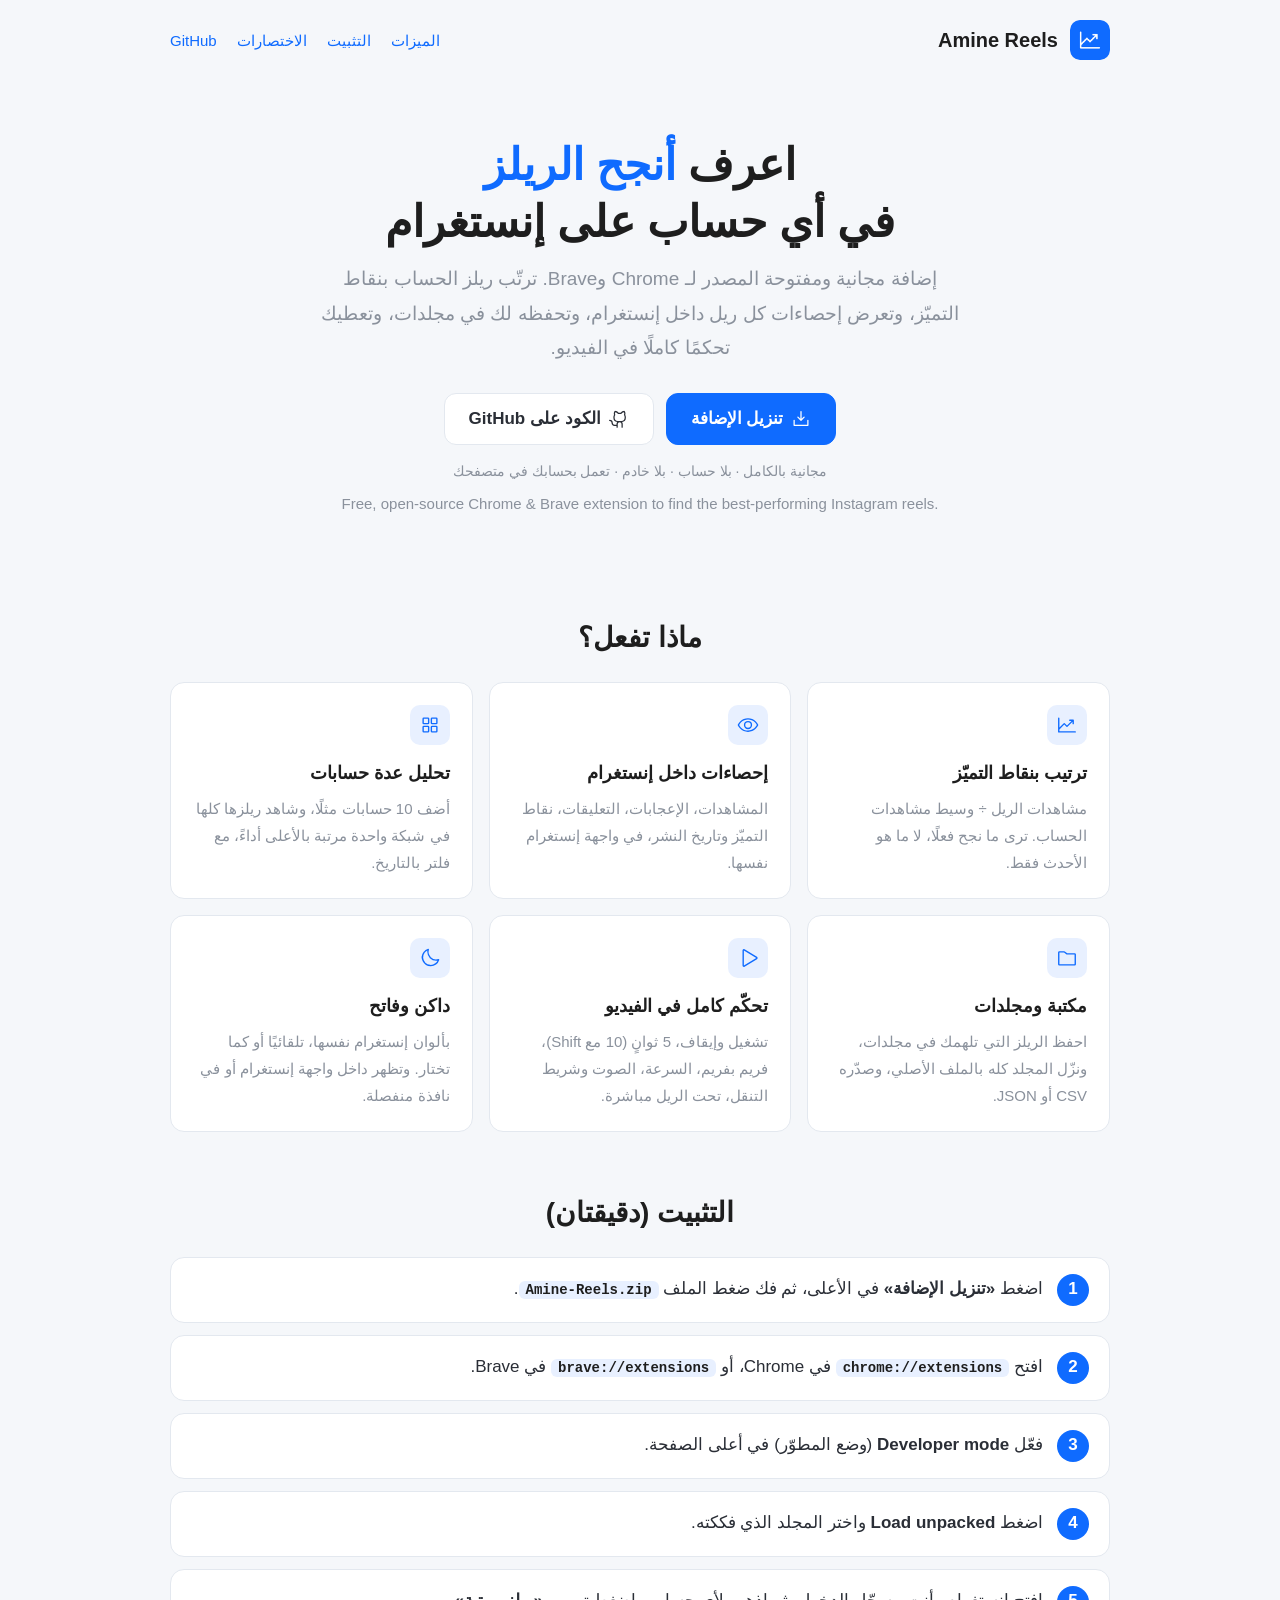
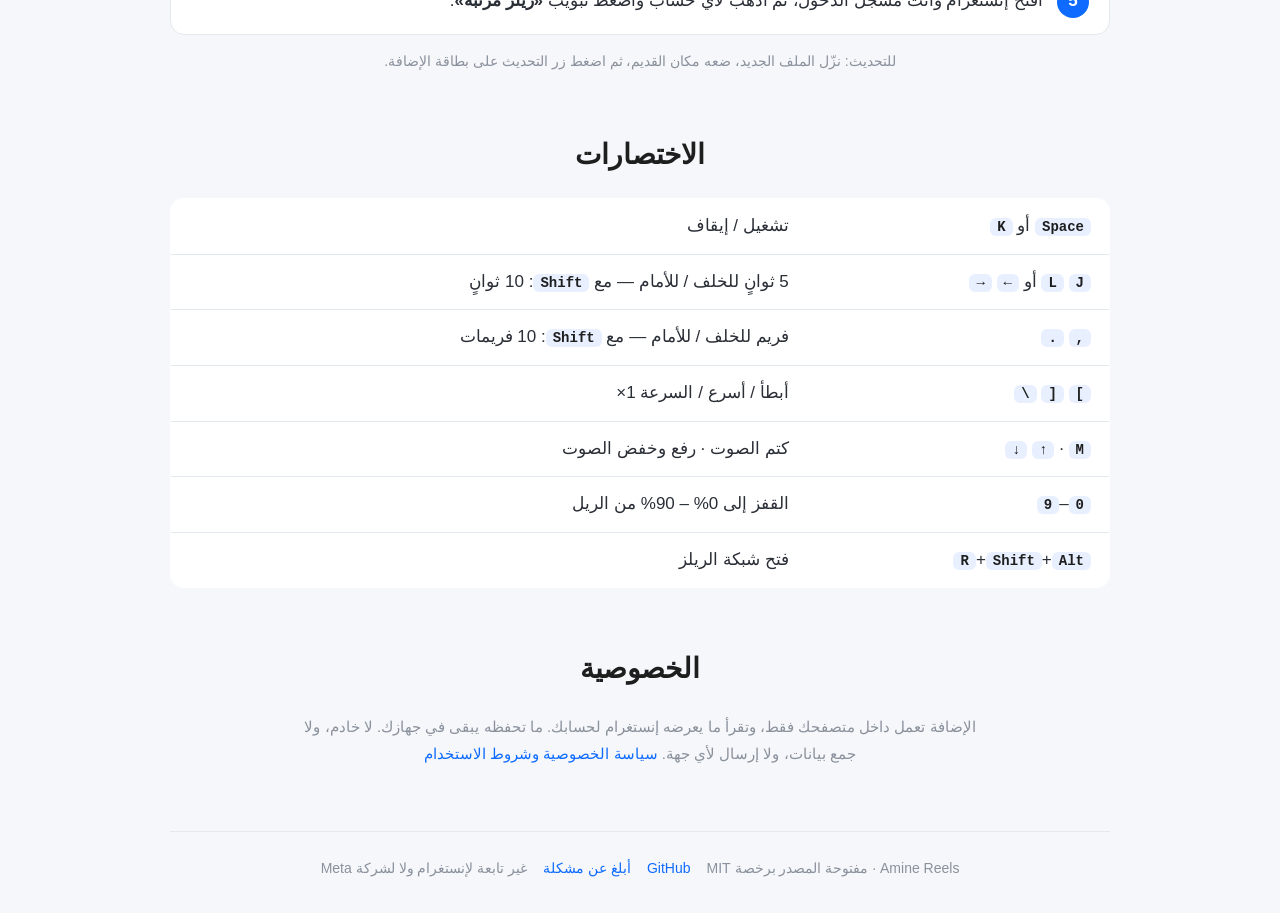
==== docs/index.html @ 8b8d1f1a "Amine Reels 1.6.2" ====
<!DOCTYPE html>
<html lang="ar" dir="rtl">
<head>
<meta charset="utf-8">
<meta name="viewport" content="width=device-width, initial-scale=1">
<title>Amine Reels — اعرف أنجح الريلز في أي حساب</title>
<meta name="description" content="إضافة مجانية ومفتوحة المصدر لـ Chrome وBrave: رتّب ريلز أي حساب في إنستغرام بنقاط التميّز، وشاهد إحصاءات كل ريل، واحفظه في مجلدات، وتحكّم في تشغيله.">
<link rel="icon" href="icon.png">
<style>
:root{--blue:#0F6BFF;--blue2:#0A58D6;--tint:#E8F0FF;--bg:#F5F7FA;--card:#FFFFFF;--line:#E3E8EF;--t1:#1E1E1E;--t2:#2A2E36;--mut:#8A919C}
*{box-sizing:border-box}
body{margin:0;background:var(--bg);color:var(--t2);font:400 17px/1.8 -apple-system,"SF Arabic","Segoe UI",Tahoma,sans-serif}
a{color:var(--blue);text-decoration:none}
.wrap{max-width:980px;margin:0 auto;padding:0 20px}
header{display:flex;align-items:center;gap:12px;padding:20px 0}
header img{width:40px;height:40px;border-radius:10px}
header b{font-size:20px;color:var(--t1)}
header nav{margin-inline-start:auto;display:flex;gap:20px;font-size:15px}
.hero{padding:56px 0 40px;text-align:center}
.hero h1{font-size:44px;line-height:1.3;margin:0 0 12px;color:var(--t1);font-weight:800}
.hero h1 span{color:var(--blue)}
.hero p{font-size:19px;color:var(--mut);margin:0 auto 28px;max-width:640px}
.btns{display:flex;gap:12px;justify-content:center;flex-wrap:wrap}
.btn{display:inline-flex;align-items:center;gap:8px;height:52px;padding:0 24px;border-radius:12px;font-weight:600;font-size:17px;border:1px solid var(--line);background:var(--card);color:var(--t2)}
.btn.primary{background:var(--blue);border-color:var(--blue);color:#fff}
.btn.primary:hover{background:var(--blue2)}
.btn svg{width:20px;height:20px}
.note{font-size:14px;color:var(--mut);margin-top:14px}
h2{font-size:28px;color:var(--t1);margin:56px 0 18px;text-align:center}
.grid{display:grid;grid-template-columns:repeat(auto-fit,minmax(270px,1fr));gap:16px}
.card{background:var(--card);border:1px solid var(--line);border-radius:14px;padding:22px}
.card .ic{width:40px;height:40px;border-radius:10px;background:var(--tint);color:var(--blue);display:flex;align-items:center;justify-content:center;margin-bottom:12px}
.card .ic svg{width:22px;height:22px}
.card h3{margin:0 0 6px;font-size:18px;color:var(--t1)}
.card p{margin:0;color:var(--mut);font-size:15px}
ol.steps{counter-reset:s;list-style:none;padding:0;margin:0;display:grid;gap:12px}
ol.steps li{counter-increment:s;background:var(--card);border:1px solid var(--line);border-radius:14px;padding:16px 20px 16px 20px;display:flex;gap:14px;align-items:flex-start}
ol.steps li::before{content:counter(s);flex:none;width:32px;height:32px;border-radius:999px;background:var(--blue);color:#fff;display:flex;align-items:center;justify-content:center;font-weight:700}
code,kbd{direction:ltr;unicode-bidi:isolate;background:var(--tint);border-radius:6px;padding:1px 7px;font:600 14px ui-monospace,Menlo,monospace;color:var(--t1)}
table{width:100%;border-collapse:collapse;background:var(--card);border:1px solid var(--line);border-radius:14px;overflow:hidden}
td{padding:12px 18px;border-bottom:1px solid var(--line)}
tr:last-child td{border-bottom:0}
.privacy{text-align:center;color:var(--mut);font-size:15px;max-width:680px;margin:0 auto}
footer{margin:64px 0 32px;padding-top:24px;border-top:1px solid var(--line);display:flex;gap:16px;flex-wrap:wrap;justify-content:center;color:var(--mut);font-size:14px}
.en{direction:ltr;text-align:center;color:var(--mut);font-size:15px;margin-top:6px}
@media (max-width:600px){.hero h1{font-size:32px}header nav{display:none}}
</style>
</head>
<body>
<div class="wrap">
<header>
  <img src="icon.png" alt="">
  <b>Amine Reels</b>
  <nav><a href="#features">الميزات</a><a href="#install">التثبيت</a><a href="#keys">الاختصارات</a><a href="https://github.com/aminellkadaoui/amine-reels">GitHub</a></nav>
</header>

<section class="hero">
  <h1>اعرف <span>أنجح الريلز</span><br>في أي حساب على إنستغرام</h1>
  <p>إضافة مجانية ومفتوحة المصدر لـ Chrome وBrave. ترتّب ريلز الحساب بنقاط التميّز، وتعرض إحصاءات كل ريل داخل إنستغرام، وتحفظه لك في مجلدات، وتعطيك تحكمًا كاملًا في الفيديو.</p>
  <div class="btns">
    <a class="btn primary" href="https://github.com/aminellkadaoui/amine-reels/releases/latest/download/Amine-Reels.zip">
      <svg fill="currentColor" xmlns="http://www.w3.org/2000/svg" viewBox="0 0 256 256"><path d="M224,144v64a8,8,0,0,1-8,8H40a8,8,0,0,1-8-8V144a8,8,0,0,1,16,0v56H208V144a8,8,0,0,1,16,0Zm-101.66,5.66a8,8,0,0,0,11.32,0l40-40a8,8,0,0,0-11.32-11.32L136,124.69V32a8,8,0,0,0-16,0v92.69L93.66,98.34a8,8,0,0,0-11.32,11.32Z"/></svg>
      تنزيل الإضافة
    </a>
    <a class="btn" href="https://github.com/aminellkadaoui/amine-reels">
      <svg fill="currentColor" xmlns="http://www.w3.org/2000/svg" viewBox="0 0 256 256"><path d="M208.31,75.68A59.78,59.78,0,0,0,202.93,28,8,8,0,0,0,196,24a59.75,59.75,0,0,0-48,24H124A59.75,59.75,0,0,0,76,24a8,8,0,0,0-6.93,4,59.78,59.78,0,0,0-5.38,47.68A58.14,58.14,0,0,0,56,104v8a56.06,56.06,0,0,0,48.44,55.47A39.8,39.8,0,0,0,96,192v8H72a24,24,0,0,1-24-24A40,40,0,0,0,8,136a8,8,0,0,0,0,16,24,24,0,0,1,24,24,40,40,0,0,0,40,40H96v16a8,8,0,0,0,16,0V192a24,24,0,0,1,48,0v40a8,8,0,0,0,16,0V192a39.8,39.8,0,0,0-8.44-24.53A56.06,56.06,0,0,0,216,112v-8A58.14,58.14,0,0,0,208.31,75.68ZM200,112a40,40,0,0,1-40,40H112a40,40,0,0,1-40-40v-8a41.74,41.74,0,0,1,6.9-22.48A8,8,0,0,0,80,73.83a43.81,43.81,0,0,1,.79-33.58,43.88,43.88,0,0,1,32.32,20.06A8,8,0,0,0,119.82,64h32.35a8,8,0,0,0,6.74-3.69,43.87,43.87,0,0,1,32.32-20.06A43.81,43.81,0,0,1,192,73.83a8.09,8.09,0,0,0,1,7.65A41.72,41.72,0,0,1,200,104Z"/></svg>
      الكود على GitHub
    </a>
  </div>
  <div class="note">مجانية بالكامل · بلا حساب · بلا خادم · تعمل بحسابك في متصفحك</div>
  <div class="en">Free, open-source Chrome &amp; Brave extension to find the best-performing Instagram reels.</div>
</section>

<h2 id="features">ماذا تفعل؟</h2>
<div class="grid">
  <div class="card"><div class="ic"><svg fill="currentColor" xmlns="http://www.w3.org/2000/svg" viewBox="0 0 256 256"><path d="M232,208a8,8,0,0,1-8,8H32a8,8,0,0,1-8-8V48a8,8,0,0,1,16,0V156.69l50.34-50.35a8,8,0,0,1,11.32,0L128,132.69,180.69,80H160a8,8,0,0,1,0-16h40a8,8,0,0,1,8,8v40a8,8,0,0,1-16,0V91.31l-58.34,58.35a8,8,0,0,1-11.32,0L96,123.31l-56,56V200H224A8,8,0,0,1,232,208Z"/></svg></div><h3>ترتيب بنقاط التميّز</h3><p>مشاهدات الريل ÷ وسيط مشاهدات الحساب. ترى ما نجح فعلًا، لا ما هو الأحدث فقط.</p></div>
  <div class="card"><div class="ic"><svg fill="currentColor" xmlns="http://www.w3.org/2000/svg" viewBox="0 0 256 256"><path d="M247.31,124.76c-.35-.79-8.82-19.58-27.65-38.41C194.57,61.26,162.88,48,128,48S61.43,61.26,36.34,86.35C17.51,105.18,9,124,8.69,124.76a8,8,0,0,0,0,6.5c.35.79,8.82,19.57,27.65,38.4C61.43,194.74,93.12,208,128,208s66.57-13.26,91.66-38.34c18.83-18.83,27.3-37.61,27.65-38.4A8,8,0,0,0,247.31,124.76ZM128,192c-30.78,0-57.67-11.19-79.93-33.25A133.47,133.47,0,0,1,25,128,133.33,133.33,0,0,1,48.07,97.25C70.33,75.19,97.22,64,128,64s57.67,11.19,79.93,33.25A133.46,133.46,0,0,1,231.05,128C223.84,141.46,192.43,192,128,192Zm0-112a48,48,0,1,0,48,48A48.05,48.05,0,0,0,128,80Zm0,80a32,32,0,1,1,32-32A32,32,0,0,1,128,160Z"/></svg></div><h3>إحصاءات داخل إنستغرام</h3><p>المشاهدات، الإعجابات، التعليقات، نقاط التميّز وتاريخ النشر، في واجهة إنستغرام نفسها.</p></div>
  <div class="card"><div class="ic"><svg fill="currentColor" xmlns="http://www.w3.org/2000/svg" viewBox="0 0 256 256"><path d="M104,40H56A16,16,0,0,0,40,56v48a16,16,0,0,0,16,16h48a16,16,0,0,0,16-16V56A16,16,0,0,0,104,40Zm0,64H56V56h48v48Zm96-64H152a16,16,0,0,0-16,16v48a16,16,0,0,0,16,16h48a16,16,0,0,0,16-16V56A16,16,0,0,0,200,40Zm0,64H152V56h48v48Zm-96,32H56a16,16,0,0,0-16,16v48a16,16,0,0,0,16,16h48a16,16,0,0,0,16-16V152A16,16,0,0,0,104,136Zm0,64H56V152h48v48Zm96-64H152a16,16,0,0,0-16,16v48a16,16,0,0,0,16,16h48a16,16,0,0,0,16-16V152A16,16,0,0,0,200,136Zm0,64H152V152h48v48Z"/></svg></div><h3>تحليل عدة حسابات</h3><p>أضف 10 حسابات مثلًا، وشاهد ريلزها كلها في شبكة واحدة مرتبة بالأعلى أداءً، مع فلتر بالتاريخ.</p></div>
  <div class="card"><div class="ic"><svg fill="currentColor" xmlns="http://www.w3.org/2000/svg" viewBox="0 0 256 256"><path d="M216,72H130.67L102.93,51.2a16.12,16.12,0,0,0-9.6-3.2H40A16,16,0,0,0,24,64V200a16,16,0,0,0,16,16H216.89A15.13,15.13,0,0,0,232,200.89V88A16,16,0,0,0,216,72Zm0,128H40V64H93.33L123.2,86.4A8,8,0,0,0,128,88h88Z"/></svg></div><h3>مكتبة ومجلدات</h3><p>احفظ الريلز التي تلهمك في مجلدات، ونزّل المجلد كله بالملف الأصلي، وصدّره CSV أو JSON.</p></div>
  <div class="card"><div class="ic"><svg fill="currentColor" xmlns="http://www.w3.org/2000/svg" viewBox="0 0 256 256"><path d="M232.4,114.49,88.32,26.35a16,16,0,0,0-16.2-.3A15.86,15.86,0,0,0,64,39.87V216.13A15.94,15.94,0,0,0,80,232a16.07,16.07,0,0,0,8.36-2.35L232.4,141.51a15.81,15.81,0,0,0,0-27ZM80,215.94V40l143.83,88Z"/></svg></div><h3>تحكّم كامل في الفيديو</h3><p>تشغيل وإيقاف، 5 ثوانٍ (10 مع Shift)، فريم بفريم، السرعة، الصوت وشريط التنقل، تحت الريل مباشرة.</p></div>
  <div class="card"><div class="ic"><svg fill="currentColor" xmlns="http://www.w3.org/2000/svg" viewBox="0 0 256 256"><path d="M233.54,142.23a8,8,0,0,0-8-2,88.08,88.08,0,0,1-109.8-109.8,8,8,0,0,0-10-10,104.84,104.84,0,0,0-52.91,37A104,104,0,0,0,136,224a103.09,103.09,0,0,0,62.52-20.88,104.84,104.84,0,0,0,37-52.91A8,8,0,0,0,233.54,142.23ZM188.9,190.34A88,88,0,0,1,65.66,67.11a89,89,0,0,1,31.4-26A106,106,0,0,0,96,56,104.11,104.11,0,0,0,200,160a106,106,0,0,0,14.92-1.06A89,89,0,0,1,188.9,190.34Z"/></svg></div><h3>داكن وفاتح</h3><p>بألوان إنستغرام نفسها، تلقائيًا أو كما تختار. وتظهر داخل واجهة إنستغرام أو في نافذة منفصلة.</p></div>
</div>

<h2 id="install">التثبيت (دقيقتان)</h2>
<ol class="steps">
  <li><div>اضغط <b>«تنزيل الإضافة»</b> في الأعلى، ثم فك ضغط الملف <code>Amine-Reels.zip</code>.</div></li>
  <li><div>افتح <code>chrome://extensions</code> في Chrome، أو <code>brave://extensions</code> في Brave.</div></li>
  <li><div>فعّل <b>Developer mode</b> (وضع المطوّر) في أعلى الصفحة.</div></li>
  <li><div>اضغط <b>Load unpacked</b> واختر المجلد الذي فككته.</div></li>
  <li><div>افتح إنستغرام وأنت مسجّل الدخول، ثم اذهب لأي حساب واضغط تبويب <b>«ريلز مرتبة»</b>.</div></li>
</ol>
<p class="note" style="text-align:center">للتحديث: نزّل الملف الجديد، ضعه مكان القديم، ثم اضغط زر التحديث على بطاقة الإضافة.</p>

<h2 id="keys">الاختصارات</h2>
<table>
  <tr><td><kbd>Space</kbd> أو <kbd>K</kbd></td><td>تشغيل / إيقاف</td></tr>
  <tr><td><kbd>J</kbd> <kbd>L</kbd> أو <kbd>←</kbd> <kbd>→</kbd></td><td>5 ثوانٍ للخلف / للأمام — مع <kbd>Shift</kbd>: 10 ثوانٍ</td></tr>
  <tr><td><kbd>,</kbd> <kbd>.</kbd></td><td>فريم للخلف / للأمام — مع <kbd>Shift</kbd>: 10 فريمات</td></tr>
  <tr><td><kbd>[</kbd> <kbd>]</kbd> <kbd>\</kbd></td><td>أبطأ / أسرع / السرعة 1×</td></tr>
  <tr><td><kbd>M</kbd> · <kbd>↑</kbd> <kbd>↓</kbd></td><td>كتم الصوت · رفع وخفض الصوت</td></tr>
  <tr><td><kbd>0</kbd>–<kbd>9</kbd></td><td>القفز إلى 0% – 90% من الريل</td></tr>
  <tr><td><kbd>Alt</kbd>+<kbd>Shift</kbd>+<kbd>R</kbd></td><td>فتح شبكة الريلز</td></tr>
</table>

<h2>الخصوصية</h2>
<p class="privacy">الإضافة تعمل داخل متصفحك فقط، وتقرأ ما يعرضه إنستغرام لحسابك. ما تحفظه يبقى في جهازك. لا خادم، ولا جمع بيانات، ولا إرسال لأي جهة. <a href="privacy.html">سياسة الخصوصية وشروط الاستخدام</a></p>

<footer>
  <span>Amine Reels · مفتوحة المصدر برخصة MIT</span>
  <a href="https://github.com/aminellkadaoui/amine-reels">GitHub</a>
  <a href="https://github.com/aminellkadaoui/amine-reels/issues">أبلغ عن مشكلة</a>
  <span>غير تابعة لإنستغرام ولا لشركة Meta</span>
</footer>
</div>
</body>
</html>
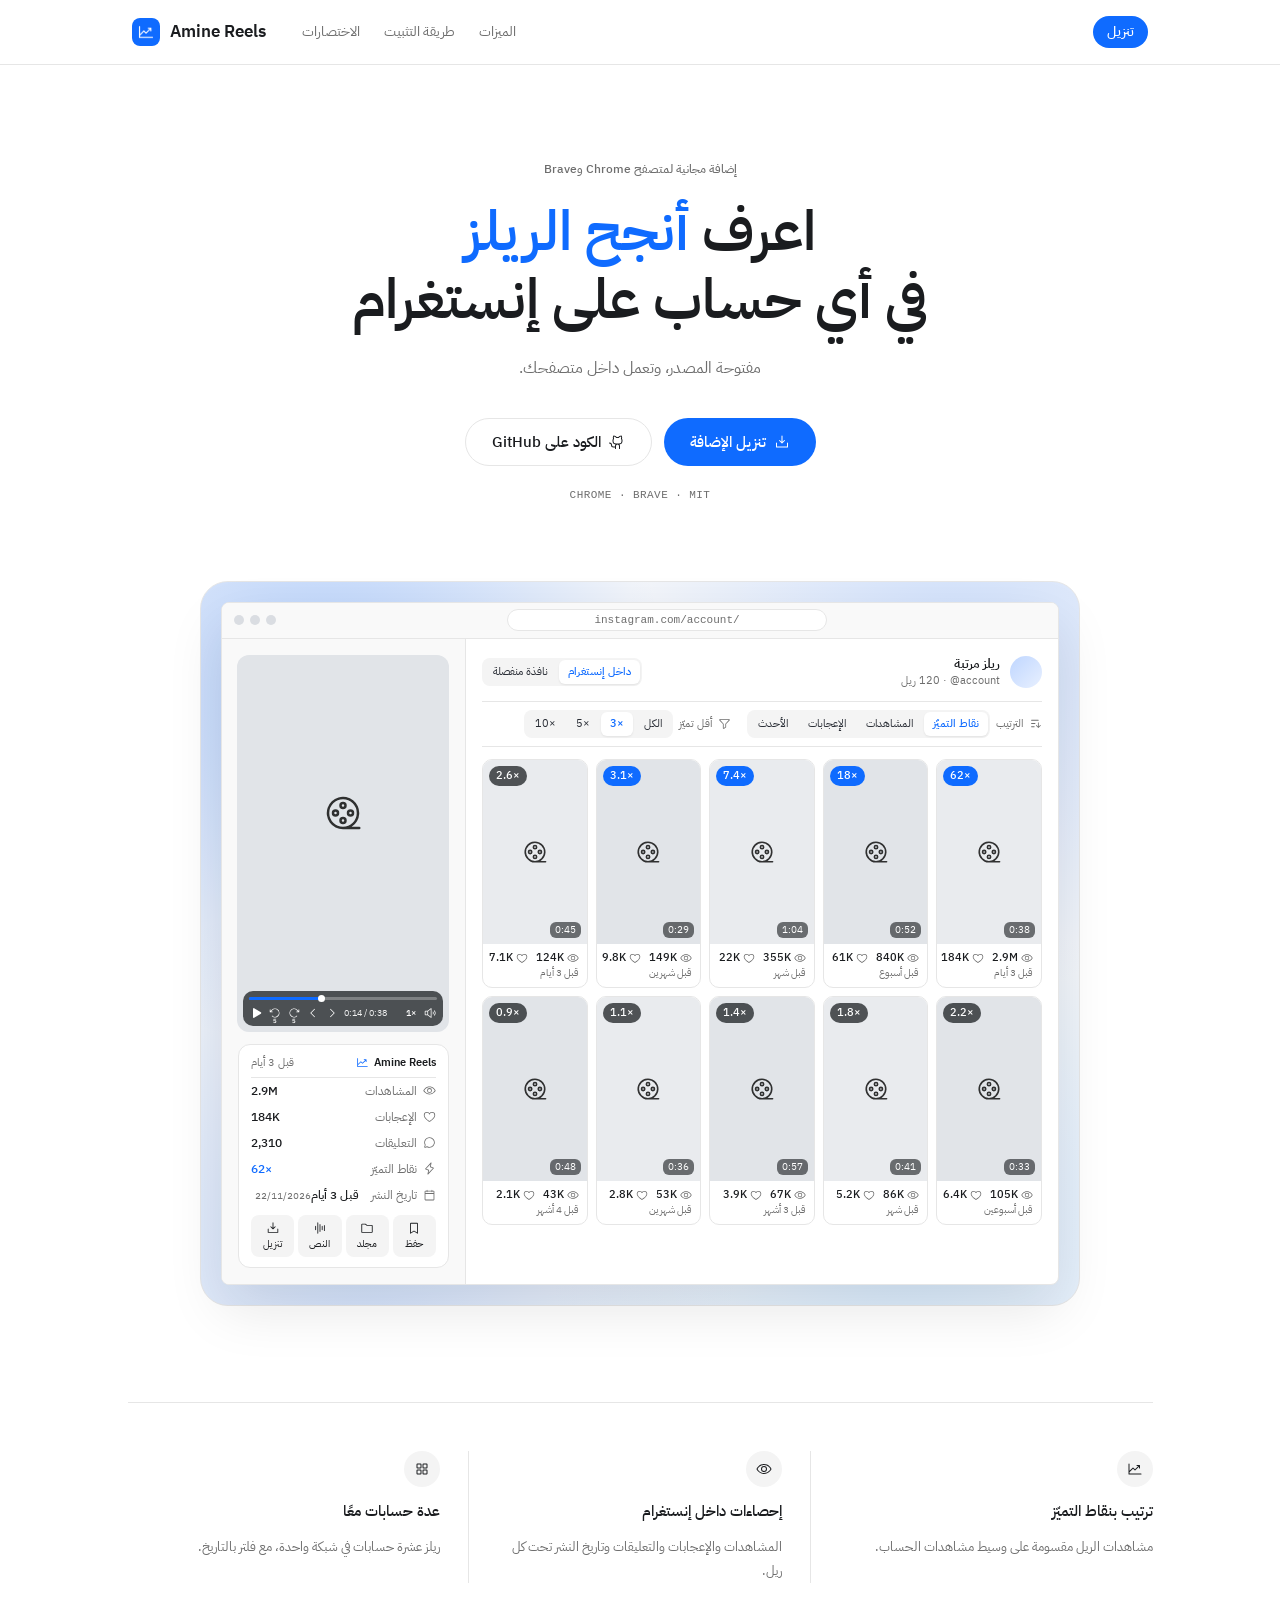
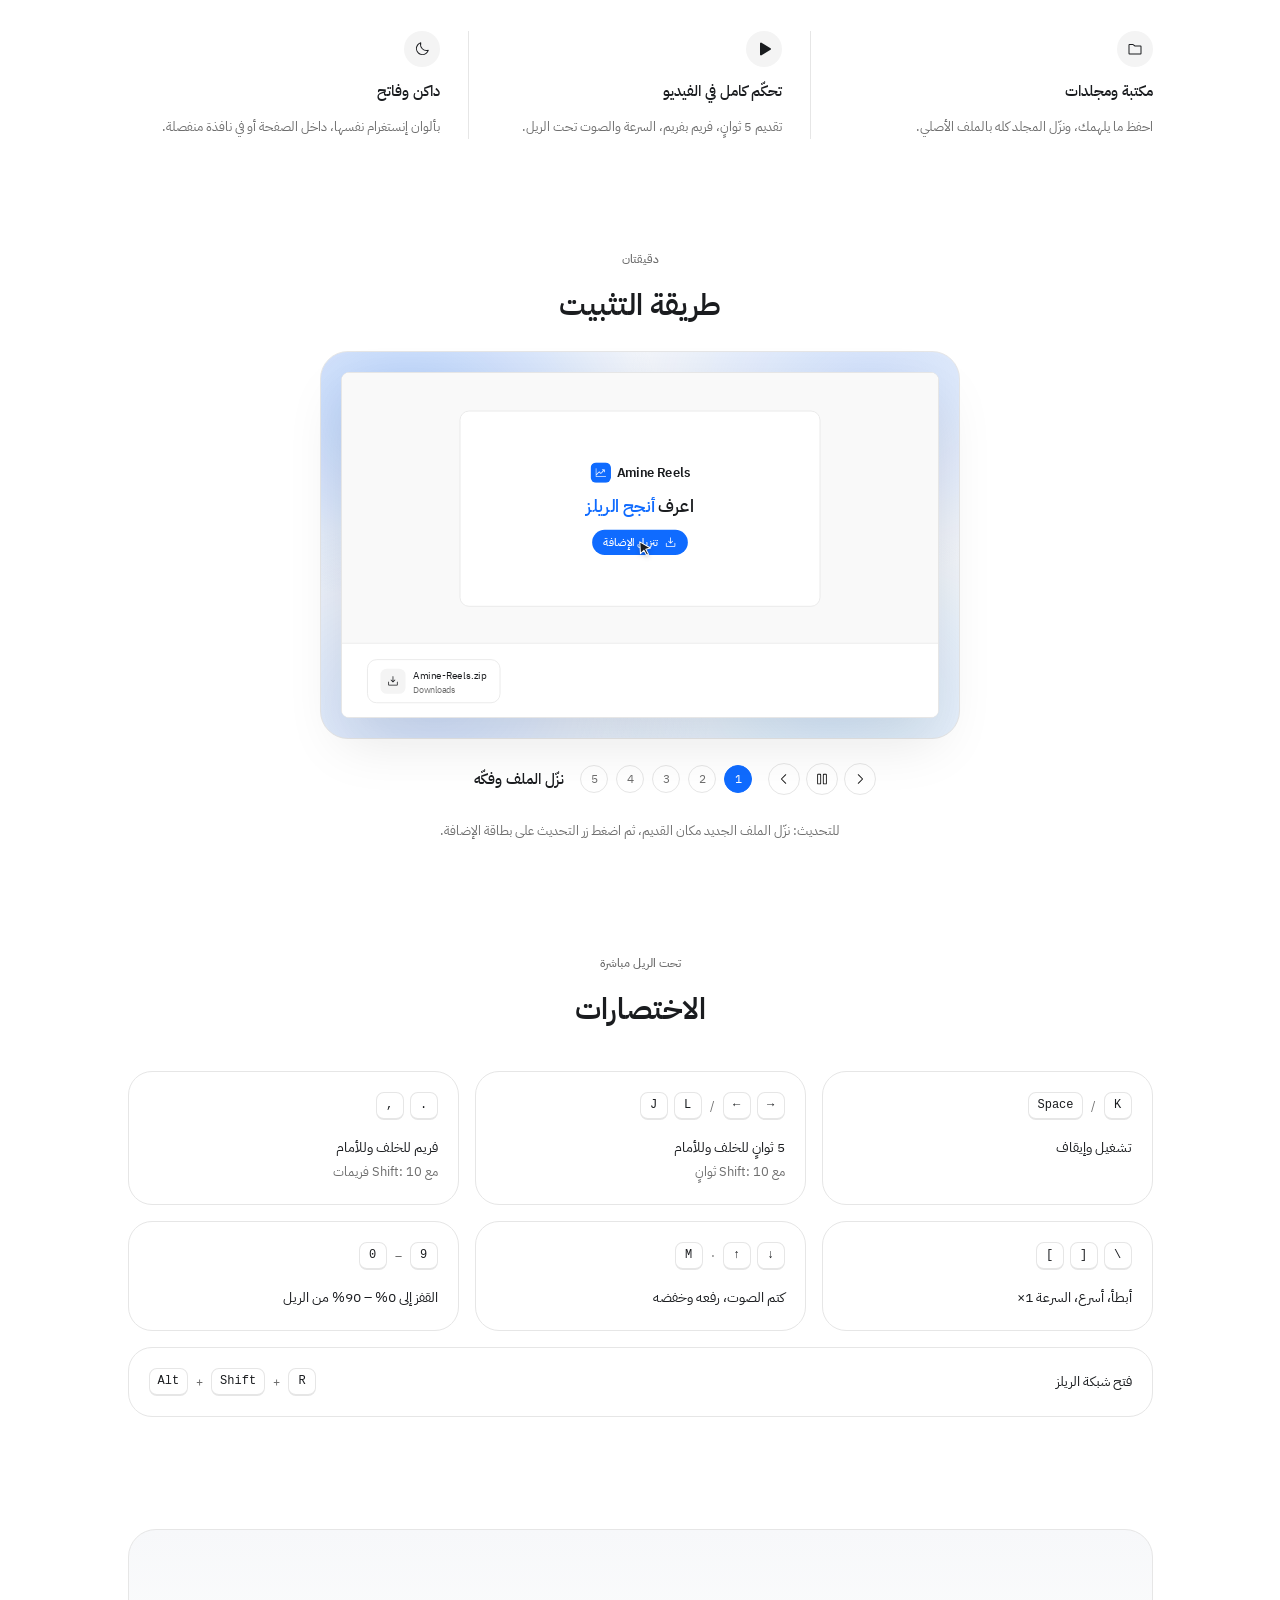
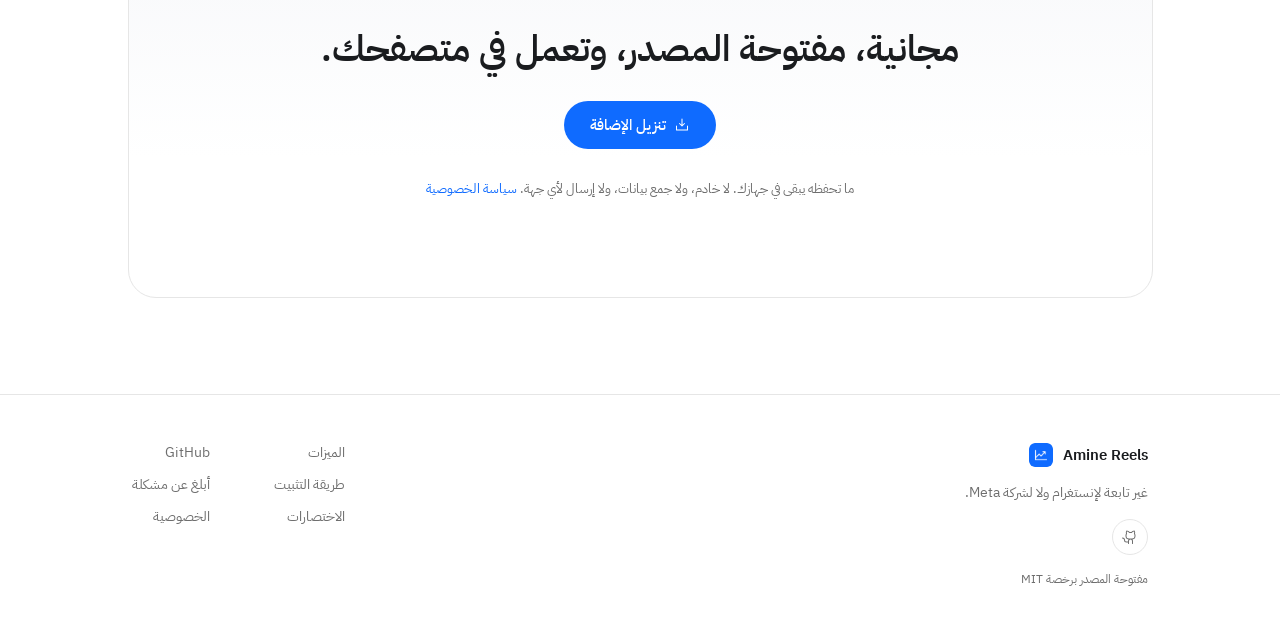
==== commit f9145616: "Amine Reels 1.6.3" ====
--- a/docs/index.html
+++ b/docs/index.html
@@ -6,111 +6,612 @@
 <title>Amine Reels — اعرف أنجح الريلز في أي حساب</title>
 <meta name="description" content="إضافة مجانية ومفتوحة المصدر لـ Chrome وBrave: رتّب ريلز أي حساب في إنستغرام بنقاط التميّز، وشاهد إحصاءات كل ريل، واحفظه في مجلدات، وتحكّم في تشغيله.">
 <link rel="icon" href="icon.png">
+<link rel="preconnect" href="https://fonts.googleapis.com">
+<link rel="preconnect" href="https://fonts.gstatic.com" crossorigin>
+<link href="https://fonts.googleapis.com/css2?family=IBM+Plex+Sans+Arabic:wght@400;500;600&display=swap" rel="stylesheet">
+<script>document.documentElement.className='js'</script>
 <style>
-:root{--blue:#0F6BFF;--blue2:#0A58D6;--tint:#E8F0FF;--bg:#F5F7FA;--card:#FFFFFF;--line:#E3E8EF;--t1:#1E1E1E;--t2:#2A2E36;--mut:#8A919C}
+:root{
+  --bg:#FFFFFF;--fg:#1A1C1F;--mut:#6E6E6E;--muted:#F4F4F4;--line:#E6E6E6;--side:#F9F9F9;--sel:#ECECEC;
+  --blue:#0F6BFF;--blue2:#0A58D6;--tint:#E8F0FF;
+  --ease:cubic-bezier(.75,0,.25,1);
+  --font:"IBM Plex Sans Arabic",-apple-system,"SF Arabic","Segoe UI",Tahoma,sans-serif;
+}
 *{box-sizing:border-box}
-body{margin:0;background:var(--bg);color:var(--t2);font:400 17px/1.8 -apple-system,"SF Arabic","Segoe UI",Tahoma,sans-serif}
-a{color:var(--blue);text-decoration:none}
-.wrap{max-width:980px;margin:0 auto;padding:0 20px}
-header{display:flex;align-items:center;gap:12px;padding:20px 0}
-header img{width:40px;height:40px;border-radius:10px}
-header b{font-size:20px;color:var(--t1)}
-header nav{margin-inline-start:auto;display:flex;gap:20px;font-size:15px}
-.hero{padding:56px 0 40px;text-align:center}
-.hero h1{font-size:44px;line-height:1.3;margin:0 0 12px;color:var(--t1);font-weight:800}
+html{scroll-behavior:auto}
+body{margin:0;background:var(--bg);color:var(--fg);font:400 15px/24px var(--font);-webkit-font-smoothing:antialiased}
+a{color:inherit;text-decoration:none}
+svg.i{width:16px;height:16px;fill:currentColor;flex:none;display:block}
+.num,.ltr{direction:ltr;unicode-bidi:isolate;font-variant-numeric:tabular-nums}
+
+/* ---------- header (measured: 64px, sticky, border-b, container 1080 / px 32) */
+section[id]{scroll-margin-top:80px}header .hc{direction:ltr}header nav{direction:rtl}
+header{position:sticky;top:0;z-index:50;border-bottom:1px solid var(--line);background:rgba(255,255,255,.85);-webkit-backdrop-filter:blur(12px);backdrop-filter:blur(12px)}
+.hc{max-width:1080px;margin:0 auto;padding:0 32px;height:64px;display:flex;align-items:center;gap:24px}
+.brand{display:flex;align-items:center;gap:10px;font-size:17px;font-weight:600;direction:ltr}
+.brand img{width:28px;height:28px;border-radius:8px}
+.hc nav{display:flex;align-items:center}
+.hc nav a{padding:6px 12px;border-radius:999px;font-size:14px;line-height:20px;color:var(--mut)}
+.hc nav a:hover{color:var(--fg);background:var(--muted)}
+.hc .end{margin-inline-start:auto}
+.btn{display:inline-flex;align-items:center;justify-content:center;gap:8px;white-space:nowrap;border-radius:999px;font-weight:500;font-family:inherit}
+.btn-sm{height:32px;padding:0 14px;font-size:14px;line-height:20px}
+.btn-lg{height:48px;padding:0 26px;font-size:15px}
+.btn-pri{background:var(--blue);color:#fff}
+.btn-pri:hover{background:var(--blue2)}
+.btn-out{border:1px solid var(--line);background:transparent;color:var(--fg)}
+.btn-out:hover{background:var(--muted)}
+
+/* ---------- main column (measured: max 1065, px 20, pb 96) */
+main{max-width:1065px;margin:0 auto;padding:0 20px 96px;overflow-x:hidden}
+.eyebrow{margin:0;font-size:12px;line-height:16px;font-weight:500;color:var(--mut)}
+.hero{display:flex;flex-direction:column;align-items:center;text-align:center;padding-top:96px}
+.hero h1{margin:20px 0 0;font-size:56px;line-height:1.22;font-weight:600;letter-spacing:0}
 .hero h1 span{color:var(--blue)}
-.hero p{font-size:19px;color:var(--mut);margin:0 auto 28px;max-width:640px}
-.btns{display:flex;gap:12px;justify-content:center;flex-wrap:wrap}
-.btn{display:inline-flex;align-items:center;gap:8px;height:52px;padding:0 24px;border-radius:12px;font-weight:600;font-size:17px;border:1px solid var(--line);background:var(--card);color:var(--t2)}
-.btn.primary{background:var(--blue);border-color:var(--blue);color:#fff}
-.btn.primary:hover{background:var(--blue2)}
-.btn svg{width:20px;height:20px}
-.note{font-size:14px;color:var(--mut);margin-top:14px}
-h2{font-size:28px;color:var(--t1);margin:56px 0 18px;text-align:center}
-.grid{display:grid;grid-template-columns:repeat(auto-fit,minmax(270px,1fr));gap:16px}
-.card{background:var(--card);border:1px solid var(--line);border-radius:14px;padding:22px}
-.card .ic{width:40px;height:40px;border-radius:10px;background:var(--tint);color:var(--blue);display:flex;align-items:center;justify-content:center;margin-bottom:12px}
-.card .ic svg{width:22px;height:22px}
-.card h3{margin:0 0 6px;font-size:18px;color:var(--t1)}
-.card p{margin:0;color:var(--mut);font-size:15px}
-ol.steps{counter-reset:s;list-style:none;padding:0;margin:0;display:grid;gap:12px}
-ol.steps li{counter-increment:s;background:var(--card);border:1px solid var(--line);border-radius:14px;padding:16px 20px 16px 20px;display:flex;gap:14px;align-items:flex-start}
-ol.steps li::before{content:counter(s);flex:none;width:32px;height:32px;border-radius:999px;background:var(--blue);color:#fff;display:flex;align-items:center;justify-content:center;font-weight:700}
-code,kbd{direction:ltr;unicode-bidi:isolate;background:var(--tint);border-radius:6px;padding:1px 7px;font:600 14px ui-monospace,Menlo,monospace;color:var(--t1)}
-table{width:100%;border-collapse:collapse;background:var(--card);border:1px solid var(--line);border-radius:14px;overflow:hidden}
-td{padding:12px 18px;border-bottom:1px solid var(--line)}
-tr:last-child td{border-bottom:0}
-.privacy{text-align:center;color:var(--mut);font-size:15px;max-width:680px;margin:0 auto}
-footer{margin:64px 0 32px;padding-top:24px;border-top:1px solid var(--line);display:flex;gap:16px;flex-wrap:wrap;justify-content:center;color:var(--mut);font-size:14px}
-.en{direction:ltr;text-align:center;color:var(--mut);font-size:15px;margin-top:6px}
-@media (max-width:600px){.hero h1{font-size:32px}header nav{display:none}}
+.hero .sub{margin:20px 0 0;font-size:16px;line-height:28px;color:var(--mut)}
+.cta{margin-top:36px;display:flex;gap:12px;justify-content:center;flex-wrap:wrap}
+.meta{margin-top:24px;display:flex;align-items:center;gap:8px}
+.chip{display:inline-flex;align-items:center;gap:6px;height:32px;padding:0 12px;border:1px solid var(--line);border-radius:999px;font-size:13px;color:var(--mut)}
+.chip svg.i{width:14px;height:14px}
+.mono{font:400 11px/1 ui-monospace,SFMono-Regular,Menlo,monospace;letter-spacing:.04em;color:var(--mut);direction:ltr}
+
+/* ---------- product frame (measured: max 880, radius 28, p 24, aurora, inner shadow 0 24 56) */
+.shot{margin-top:80px}
+.frame{max-width:880px;margin:0 auto;border:1px solid var(--line);border-radius:28px;padding:20px;background:#F4F6FA;
+  background-image:radial-gradient(58% 72% at 14% 16%,rgba(15,107,255,.28),transparent 68%),radial-gradient(54% 68% at 86% 10%,rgba(120,170,255,.30),transparent 70%),radial-gradient(58% 66% at 80% 90%,rgba(140,200,255,.30),transparent 70%),radial-gradient(62% 70% at 18% 92%,rgba(15,107,255,.16),transparent 70%)}
+.win{background:#fff;border:1px solid var(--line);border-radius:8px;box-shadow:0 24px 56px rgba(17,17,16,.10);overflow:hidden}
+.wbar{height:36px;border-bottom:1px solid var(--line);display:flex;align-items:center;gap:12px;padding:0 12px;direction:ltr;background:var(--side)}
+.dots{display:flex;gap:6px}.dots i{width:10px;height:10px;border-radius:50%;background:#DADDE2;display:block}
+.url{flex:1;max-width:320px;margin:0 auto;height:22px;border-radius:999px;background:#fff;border:1px solid var(--line);font-size:11px;line-height:20px;color:var(--mut);text-align:center;font-family:ui-monospace,Menlo,monospace}
+.wbody{display:grid;grid-template-columns:1fr 244px}
+.pane{padding:16px;min-width:0}
+.ghead{display:flex;align-items:center;gap:10px}
+.av{width:32px;height:32px;border-radius:50%;background:linear-gradient(135deg,#BFD6FF,#E8F0FF);flex:none}
+.who b{display:block;font-size:13px;line-height:18px;font-weight:600}
+.who>span{display:block;font-size:11px;line-height:16px;color:var(--mut)}
+.seg{display:inline-flex;gap:2px;padding:2px;border-radius:8px;background:var(--muted)}
+.seg span{height:24px;padding:0 9px;border-radius:6px;font-size:11px;line-height:24px;color:#2A2E36;white-space:nowrap}
+.seg span.on{background:#fff;color:var(--blue);font-weight:500;box-shadow:0 1px 2px rgba(20,24,27,.08)}
+.ghead .seg{margin-inline-start:auto}
+.tb{margin-top:12px;padding:8px 0;border-top:1px solid var(--line);border-bottom:1px solid var(--line);display:flex;align-items:center;gap:16px;flex-wrap:wrap}
+.tg{display:flex;align-items:center;gap:6px;font-size:11px;color:var(--mut)}
+.tg svg.i{width:13px;height:13px}
+.grid{margin-top:12px;display:grid;grid-template-columns:repeat(5,1fr);gap:8px}
+.card{border:1px solid var(--line);border-radius:10px;overflow:hidden;background:#fff}
+.th{position:relative;aspect-ratio:9/16;overflow:hidden}
+.th::after{content:"";position:absolute;left:50%;top:50%;width:26px;height:26px;margin:-13px 0 0 -13px;background:url("data:image/svg+xml,%3Csvg%20xmlns%3D%22http%3A//www.w3.org/2000/svg%22%20viewBox%3D%220%200%20256%20256%22%20fill%3D%22%23111111%22%3E%3Cpath%20d%3D%22M232%2C216H183.36A103.95%2C103.95%2C0%2C1%2C0%2C128%2C232H232a8%2C8%2C0%2C0%2C0%2C0-16ZM40%2C128a88%2C88%2C0%2C1%2C1%2C88%2C88A88.1%2C88.1%2C0%2C0%2C1%2C40%2C128Zm88-24a24%2C24%2C0%2C1%2C0-24-24A24%2C24%2C0%2C0%2C0%2C128%2C104Zm0-32a8%2C8%2C0%2C1%2C1-8%2C8A8%2C8%2C0%2C0%2C1%2C128%2C72Zm24%2C104a24%2C24%2C0%2C1%2C0-24%2C24A24%2C24%2C0%2C0%2C0%2C152%2C176Zm-32%2C0a8%2C8%2C0%2C1%2C1%2C8%2C8A8%2C8%2C0%2C0%2C1%2C120%2C176Zm56-24a24%2C24%2C0%2C1%2C0-24-24A24%2C24%2C0%2C0%2C0%2C176%2C152Zm0-32a8%2C8%2C0%2C1%2C1-8%2C8A8%2C8%2C0%2C0%2C1%2C176%2C120ZM80%2C104a24%2C24%2C0%2C1%2C0%2C24%2C24A24%2C24%2C0%2C0%2C0%2C80%2C104Zm0%2C32a8%2C8%2C0%2C1%2C1%2C8-8A8%2C8%2C0%2C0%2C1%2C80%2C136Z%22/%3E%3C/svg%3E") center/contain no-repeat;opacity:.85}
+.badge{position:absolute;top:6px;inset-inline-start:6px;z-index:1;height:20px;padding:0 7px;border-radius:999px;background:rgba(20,24,27,.72);color:#fff;font-size:11px;line-height:20px;font-weight:500}
+.badge.hot{background:var(--blue)}
+.dur{position:absolute;bottom:6px;inset-inline-end:6px;z-index:1;font-size:10px;line-height:16px;padding:0 5px;border-radius:6px;background:rgba(20,24,27,.6);color:#fff}
+.cm{padding:6px 8px 7px}
+.cs{display:flex;gap:8px;font-size:11px;line-height:16px;font-weight:500}
+.cs span{display:inline-flex;align-items:center;gap:3px}
+.cs svg.i{width:12px;height:12px;color:var(--mut)}
+.cd{font-size:10px;line-height:14px;color:var(--mut)}
+.t1,.t3,.t5,.t7,.t9{background:#E9EBEE}.t2,.t4,.t6,.t8,.t10{background:#E1E4E8}
+aside.side{border-inline-start:1px solid var(--line);background:var(--side);padding:16px;display:flex;flex-direction:column;gap:12px}
+.viewer{position:relative;width:212px;margin:0 auto;aspect-ratio:9/16;border-radius:12px;overflow:hidden;background:#E1E4E8 !important}
+.viewer::before{content:"";position:absolute;left:50%;top:42%;width:40px;height:40px;margin:-20px 0 0 -20px;background:url("data:image/svg+xml,%3Csvg%20xmlns%3D%22http%3A//www.w3.org/2000/svg%22%20viewBox%3D%220%200%20256%20256%22%20fill%3D%22%23111111%22%3E%3Cpath%20d%3D%22M232%2C216H183.36A103.95%2C103.95%2C0%2C1%2C0%2C128%2C232H232a8%2C8%2C0%2C0%2C0%2C0-16ZM40%2C128a88%2C88%2C0%2C1%2C1%2C88%2C88A88.1%2C88.1%2C0%2C0%2C1%2C40%2C128Zm88-24a24%2C24%2C0%2C1%2C0-24-24A24%2C24%2C0%2C0%2C0%2C128%2C104Zm0-32a8%2C8%2C0%2C1%2C1-8%2C8A8%2C8%2C0%2C0%2C1%2C128%2C72Zm24%2C104a24%2C24%2C0%2C1%2C0-24%2C24A24%2C24%2C0%2C0%2C0%2C152%2C176Zm-32%2C0a8%2C8%2C0%2C1%2C1%2C8%2C8A8%2C8%2C0%2C0%2C1%2C120%2C176Zm56-24a24%2C24%2C0%2C1%2C0-24-24A24%2C24%2C0%2C0%2C0%2C176%2C152Zm0-32a8%2C8%2C0%2C1%2C1-8%2C8A8%2C8%2C0%2C0%2C1%2C176%2C120ZM80%2C104a24%2C24%2C0%2C1%2C0%2C24%2C24A24%2C24%2C0%2C0%2C0%2C80%2C104Zm0%2C32a8%2C8%2C0%2C1%2C1%2C8-8A8%2C8%2C0%2C0%2C1%2C80%2C136Z%22/%3E%3C/svg%3E") center/contain no-repeat;opacity:.85}
+.bar{position:absolute;left:6px;right:6px;bottom:6px;direction:ltr;background:rgba(20,24,27,.72);border-radius:10px;padding:2px 4px 3px;color:#fff}
+.scrub{position:relative;height:10px}
+.scrub .tr{position:absolute;left:2px;right:2px;top:4px;height:3px;border-radius:999px;background:rgba(255,255,255,.28)}
+.scrub .pg{position:absolute;left:2px;top:4px;height:3px;width:37%;border-radius:999px;background:var(--blue)}
+.scrub .kn{position:absolute;left:37%;top:2px;width:7px;height:7px;border-radius:50%;background:#fff}
+.brow{display:flex;align-items:center;gap:1px;height:20px}
+.brow b{display:inline-flex;align-items:center;justify-content:center;min-width:18px;height:20px;position:relative;font-weight:500}
+.brow svg.i{width:12px;height:12px}
+.brow b small{position:absolute;font-size:6px;font-weight:600;top:6px;left:0;right:0;text-align:center}
+.brow .tm{font-size:9px;padding:0 2px;color:rgba(255,255,255,.92);white-space:nowrap}
+.brow .sp{flex:1}
+.brow .vl{width:20px;height:3px;border-radius:999px;background:rgba(255,255,255,.28);position:relative}
+.brow .vl::before{content:"";position:absolute;inset:0 30% 0 0;border-radius:999px;background:#fff}
+.brow .x{font-size:9px}
+.stats{background:#fff;border:1px solid var(--line);border-radius:12px;padding:10px 12px}
+.dtop{display:flex;align-items:center;justify-content:space-between;font-size:11px;line-height:16px;color:var(--mut);padding-bottom:6px;border-bottom:1px solid var(--line)}
+.dtop .bn{display:inline-flex;align-items:center;gap:5px;color:var(--fg);font-weight:600;direction:ltr}
+.dtop .bn svg.i{color:var(--blue);width:13px;height:13px}
+.rw{display:flex;justify-content:space-between;align-items:center;font-size:12px;line-height:26px}
+.rw .k{display:inline-flex;align-items:center;gap:6px;color:var(--mut)}
+.rw .k svg.i{width:13px;height:13px}
+.rw .v{font-weight:500}
+.rw .v.hot{color:var(--blue)}
+.rw .v small{color:var(--mut);font-weight:400;margin-inline-start:4px}
+.acts{margin-top:6px;display:grid;grid-template-columns:repeat(4,1fr);gap:4px}
+.acts span{display:flex;flex-direction:column;align-items:center;gap:2px;padding:6px 0;border-radius:8px;background:var(--muted);font-size:10px;line-height:14px}
+.acts svg.i{width:14px;height:14px}
+
+/* ---------- features (measured: border-t, pt 48, 3 cols, dividers, icon 36 round muted, h 15/500, p 13/24) */
+.feats{margin-top:96px;border-top:1px solid var(--line);padding-top:48px;display:grid;grid-template-columns:repeat(3,1fr);row-gap:48px}
+.feat{display:flex;flex-direction:column;gap:12px;padding:0 28px;border-inline-start:1px solid var(--line)}
+.feat:nth-child(3n+1){padding-inline-start:0;border-inline-start:0}
+.feat:nth-child(3n){padding-inline-end:0}
+.feat .ic{width:36px;height:36px;border-radius:50%;background:var(--muted);display:flex;align-items:center;justify-content:center}
+.feat h3{margin:0;font-size:15px;line-height:24px;font-weight:500}
+.feat p{margin:0;font-size:13px;line-height:24px;color:var(--mut)}
+
+/* ---------- section heads (measured: gap 16, h2 30/600, mb 40) */
+.sec{margin-top:112px}
+.sh{display:flex;flex-direction:column;align-items:center;gap:16px;margin-bottom:40px;text-align:center}
+.sh h2{margin:0;font-size:30px;line-height:44px;font-weight:600}
+
+/* ---------- install motion */
+.frame-install{max-width:640px}
+#install .sh{margin-bottom:24px}
+.stagebox{position:relative;width:100%;aspect-ratio:760/440;border-radius:8px;overflow:hidden;background:#fff;border:1px solid var(--line);box-shadow:0 24px 56px rgba(17,17,16,.10)}
+.stage{position:absolute;left:0;top:0;width:760px;height:440px;transform-origin:0 0;direction:ltr;font-family:var(--font);color:var(--fg);overflow:hidden;background:#fff}
+.stage *{transition-timing-function:var(--ease)}
+.scene{position:absolute;inset:0;visibility:hidden}
+.stage[data-s="1"] .s1,.stage[data-s="2"] .s2,.stage[data-s="5"] .s5{visibility:visible}
+/* scene 1: download */
+.s1{background:var(--side)}
+.s1 .pg1{position:absolute;left:150px;top:48px;width:460px;height:250px;border:1px solid var(--line);border-radius:12px;background:#fff;display:flex;flex-direction:column;align-items:center;justify-content:center;gap:14px;direction:rtl}
+.s1 .pg1 .lg{display:flex;align-items:center;gap:8px;font-weight:600;font-size:16px;direction:ltr}
+.s1 .pg1 .lg img{width:26px;height:26px;border-radius:7px}
+.s1 .pg1 .h{font-size:22px;line-height:32px;font-weight:600}
+.s1 .pg1 .h span{color:var(--blue)}
+.dlb{transition:transform .2s}
+.press{transform:scale(.94)}
+.shelf{position:absolute;left:0;right:0;bottom:0;height:96px;border-top:1px solid var(--line);background:#fff;display:flex;align-items:center;gap:16px;padding:0 32px}
+.file{display:flex;align-items:center;gap:10px;height:56px;padding:0 16px;border:1px solid var(--line);border-radius:12px;background:#fff;font-size:13px;transform:translateY(130px);transition:transform 1s}
+.file.in{transform:none}
+.file .fi{width:32px;height:32px;border-radius:8px;display:flex;align-items:center;justify-content:center;background:var(--muted)}
+.file .fi.bl{background:var(--tint);color:var(--blue)}
+.file small{display:block;font-size:11px;color:var(--mut);line-height:14px}
+.arrowx{color:var(--mut);transform:translateY(130px);transition:transform 1s}
+.arrowx.in{transform:none}
+/* browser */
+.s2,.s5{background:#fff}
+.chrome{height:76px;background:var(--side);border-bottom:1px solid var(--line)}
+.tabs{height:36px;display:flex;align-items:flex-end;gap:8px;padding:0 12px}
+.tabs .dots{align-self:center;margin-inline-end:8px}
+.tab{height:28px;padding:0 14px;border-radius:8px 8px 0 0;background:#fff;border:1px solid var(--line);border-bottom:0;font-size:12px;line-height:28px;min-width:150px}
+.addr{display:flex;align-items:center;gap:10px;height:40px;padding:0 12px;background:#fff;border-top:1px solid var(--line)}
+.addr .nv{display:flex;gap:8px;color:#B5BAC2}
+.addr .ab{flex:1;height:26px;border-radius:999px;background:var(--muted);font:12px/26px ui-monospace,Menlo,monospace;padding:0 14px;color:var(--fg)}
+.addr .ab i{display:inline-block;width:1px;height:13px;background:var(--fg);vertical-align:-2px;margin-left:1px}
+.xh{display:flex;align-items:center;height:56px;padding:0 24px;border-bottom:1px solid var(--line);gap:16px}
+.xh b{font-size:17px;font-weight:600}
+.xh .srch{width:260px;height:30px;border-radius:999px;background:var(--muted);margin:0 auto}
+.dev{display:flex;align-items:center;gap:10px;font-size:13px}
+.tgl{width:34px;height:20px;border-radius:999px;background:#C9CDD3;position:relative;transition:background .4s}
+.tgl::after{content:"";position:absolute;top:3px;left:3px;width:14px;height:14px;border-radius:50%;background:#fff;transition:transform .4s var(--ease)}
+.tgl.on{background:var(--blue)}.tgl.on::after{transform:translateX(14px)}
+.devbar{height:0;overflow:hidden;display:flex;align-items:center;gap:8px;padding:0 24px;border-bottom:1px solid transparent;transition:height .6s}
+.devbar.in{height:48px;border-bottom-color:var(--line)}
+.ob{height:30px;padding:0 14px;border:1px solid var(--line);border-radius:999px;font-size:12px;line-height:28px;background:#fff;transition:transform .2s}
+.xg{display:grid;grid-template-columns:repeat(3,1fr);gap:14px;padding:20px 24px}
+.xc{height:104px;border:1px solid var(--line);border-radius:12px;padding:14px;display:flex;flex-direction:column;gap:8px}
+.xc .r1{display:flex;gap:10px;align-items:center}
+.xc .ico{width:30px;height:30px;border-radius:8px;background:var(--muted)}
+.xc .ln{height:8px;border-radius:4px;background:var(--muted)}
+.xc .ft{margin-top:auto;display:flex;justify-content:flex-end}
+.xc .ft .tgl{transform:scale(.8)}
+.xc.ar{display:none;border-color:#BCD3FF}
+.xc.ar.in{display:flex;animation:none}
+.xc.ar img{width:30px;height:30px;border-radius:8px}
+.xc.ar b{font-size:13px;line-height:16px;display:block}
+.xc.ar small{font-size:11px;color:var(--mut)}
+.xc.ar p{margin:0;font-size:11px;line-height:16px;color:var(--mut);direction:rtl;text-align:right}
+/* picker dialog */
+.dlg{position:absolute;left:190px;top:96px;width:380px;border:1px solid var(--line);border-radius:12px;background:#fff;box-shadow:0 24px 56px rgba(17,17,16,.14);transform:translateY(480px);transition:transform .8s}
+.dlg.in{transform:none}
+.dlg .dt{font-size:13px;font-weight:600;padding:12px 16px;border-bottom:1px solid var(--line)}
+.dlg .fr{display:flex;align-items:center;gap:10px;height:36px;padding:0 16px;font-size:13px}
+.dlg .fr svg.i{color:#8A919C}
+.dlg .fr.sel{background:var(--tint);color:var(--blue)}.dlg .fr.sel svg.i{color:var(--blue)}
+.dlg .df{display:flex;justify-content:flex-end;gap:8px;padding:12px 16px;border-top:1px solid var(--line)}
+.dlg .df span{height:30px;padding:0 16px;border-radius:999px;font-size:12px;line-height:30px;border:1px solid var(--line);transition:transform .2s}
+.dlg .df .go{background:var(--blue);border-color:var(--blue);color:#fff}
+/* scene 5: instagram-like page */
+.ig{display:grid;grid-template-columns:150px 1fr;height:364px;direction:rtl}
+.ig .nav{border-inline-end:1px solid var(--line);padding:18px 14px;display:flex;flex-direction:column;gap:14px}
+.ig .nav i{display:block;height:10px;border-radius:5px;background:#E9ECF0}
+.ig .pf{padding:18px 26px;direction:rtl;min-width:0}
+.ig .ph{display:flex;align-items:center;gap:18px}
+.ig .ph .av{width:48px;height:48px}
+.ig .ph .ls{display:flex;flex-direction:column;gap:8px}
+.ig .ph .ls i{display:block;height:10px;border-radius:5px;background:#E9ECF0}
+.ig .itabs{margin-top:16px;border-top:1px solid var(--line);display:flex;justify-content:center;gap:28px;font-size:12px;color:var(--mut)}
+.ig .itabs span{padding:9px 2px;border-top:2px solid transparent;margin-top:-1px;display:inline-flex;gap:5px;align-items:center}
+.ig .itabs .rt{color:var(--blue);font-weight:500;transition:transform .2s}
+.ig .itabs .rt.on{border-top-color:var(--blue)}
+.ig .ggrid{margin-top:12px;display:grid;grid-template-columns:repeat(5,1fr);gap:8px;transform:translateY(300px);transition:transform 1s}
+.ig .ggrid.in{transform:none}
+.ig .ggrid .th{aspect-ratio:4/5;border-radius:8px}
+.ig .ggrid .th::after{display:none}
+.ig .ggrid .cs{margin-top:4px;font-size:10px}
+.cur{position:absolute;left:0;top:0;width:22px;height:22px;z-index:9;transition:transform 1s var(--ease);pointer-events:none}
+.cur svg{width:22px;height:22px;display:block;filter:drop-shadow(0 2px 3px rgba(20,24,27,.25))}
+.cur.dn svg{transform:scale(.85);transition:transform .15s}
+.steps{margin-top:24px;display:flex;align-items:center;justify-content:center;gap:16px}
+.dotsn{display:flex;gap:8px}
+.dotsn span,.dotsn button{width:28px;height:28px;border-radius:50%;border:1px solid var(--line);font:inherit;font-size:12px;line-height:26px;text-align:center;color:var(--mut);background:#fff;padding:0;cursor:pointer}
+.dotsn button:hover{border-color:var(--blue);color:var(--blue)}
+.mctl{display:flex;gap:6px}.mctl[hidden]{display:none}
+.mctl button{width:32px;height:32px;border-radius:50%;border:1px solid var(--line);background:#fff;color:var(--t1,#111);display:flex;align-items:center;justify-content:center;cursor:pointer;padding:0}
+.mctl button:hover{border-color:var(--blue);color:var(--blue)}.mctl svg{width:14px;height:14px}
+.dotsn span.on,.dotsn button.on{background:var(--blue);border-color:var(--blue);color:#fff}
+.cap{min-width:160px;font-size:15px;font-weight:500}
+.static{display:none;grid-template-columns:repeat(5,1fr);gap:16px;margin:0;padding:0;list-style:none}
+.static li{border:1px solid var(--line);border-radius:24px;padding:20px;display:flex;flex-direction:column;gap:12px}
+.static .n{width:28px;height:28px;border-radius:50%;background:var(--blue);color:#fff;font-size:12px;line-height:28px;text-align:center}
+.static b{font-size:15px;line-height:24px;font-weight:500}
+.static span{font-size:13px;line-height:24px;color:var(--mut)}
+html:not(.js) .motion{display:none}html:not(.js) .static{display:grid}
+@media (prefers-reduced-motion:reduce){.motion{display:none}.static{display:grid}}
+.upd{margin:24px 0 0;text-align:center;font-size:13px;line-height:24px;color:var(--mut)}
+code,kbd{direction:ltr;unicode-bidi:isolate;font:500 12px/1 ui-monospace,SFMono-Regular,Menlo,monospace}
+code{background:var(--muted);border-radius:6px;padding:3px 6px}
+
+/* ---------- shortcuts (measured testimonial cards: radius 24, border, p 20, gap 16) */
+.keys{display:grid;grid-template-columns:repeat(3,1fr);gap:16px}
+.key{border:1px solid var(--line);border-radius:24px;padding:20px;display:flex;flex-direction:column;gap:16px}
+.key .ks{display:flex;flex-wrap:wrap;gap:6px;align-items:center;direction:ltr;justify-content:flex-end}
+.key .ks em{font-style:normal;font-size:12px;color:var(--mut);padding:0 2px}
+kbd{display:inline-flex;align-items:center;justify-content:center;min-width:28px;height:28px;padding:0 8px;border:1px solid var(--line);border-bottom-width:2px;border-radius:8px;background:#fff;color:var(--fg)}
+.key p{margin:0;font-size:14px;line-height:24px}
+.key:last-child{grid-column:1/-1;flex-direction:row-reverse;justify-content:space-between;align-items:center}
+.key p small{display:block;font-size:13px;color:var(--mut)}
+
+/* ---------- closing CTA (measured: radius 28, border, py 96, h2 36/600, gap 28) */
+.closing{border:1px solid var(--line);border-radius:28px;background:linear-gradient(#F7F8FA 0%,#fff 62%);padding:96px 48px;display:flex;flex-direction:column;align-items:center;gap:28px;text-align:center}
+.closing h2{margin:0;font-size:36px;line-height:1.3;font-weight:600}
+.closing p{margin:0;max-width:560px;font-size:13px;line-height:24px;color:var(--mut)}
+.closing p a{color:var(--blue)}
+
+/* ---------- footer (measured: border-t, container 1080, py 48, brand col + link cols, round 36 icon btns) */
+footer{margin-top:0;border-top:1px solid var(--line)}
+.fc{max-width:1080px;margin:0 auto;padding:48px 32px;display:flex;justify-content:space-between;gap:40px}
+.fb{display:flex;flex-direction:column;align-items:flex-start;gap:16px}
+.fb .brand{font-size:15px}.fb .brand img{width:24px;height:24px;border-radius:6px}
+.fb p{margin:0;font-size:14px;line-height:20px;color:var(--mut)}
+.rb{display:inline-flex;width:36px;height:36px;border-radius:50%;border:1px solid var(--line);align-items:center;justify-content:center;color:var(--mut)}
+.rb:hover{color:var(--fg)}
+.fb .cp{font-size:12px;line-height:16px;color:var(--mut)}
+.fn{display:flex;gap:64px}
+.fn div{display:flex;flex-direction:column;gap:12px}
+.fn a{font-size:14px;line-height:20px;color:var(--mut)}
+.fn a:hover{color:var(--fg)}
+
+/* ---------- responsive */
+@media (max-width:860px){
+  .wbody{grid-template-columns:1fr}
+  aside.side{border-inline-start:0;border-top:1px solid var(--line);display:grid;grid-template-columns:200px 1fr;align-items:start}
+  .viewer{width:200px}
+}
+@media (max-width:640px){
+  .hc{padding:0 20px}.hc nav{display:none}
+  .hero{padding-top:56px}
+  .hero h1{font-size:27px;line-height:1.4}
+  .cta{flex-direction:column;align-items:center}
+  .shot{margin-top:56px}
+  .frame{padding:8px;border-radius:20px}
+  .wbar .url{max-width:200px}
+  .pane{padding:12px}
+  .ghead .seg,.tg.f2{display:none}
+  .grid{grid-template-columns:repeat(3,1fr)}
+  .grid .card:nth-child(n+4){display:none}
+  aside.side{grid-template-columns:1fr;padding:12px}
+  .viewer{width:220px}
+  .grid .cs span+span{display:none}
+  .feats{margin-top:64px;grid-template-columns:1fr;row-gap:0;padding-top:16px}
+  .feat,.feat:nth-child(3n+1),.feat:nth-child(3n){padding:32px 0;border-inline-start:0;border-bottom:1px solid var(--line)}
+  .feat:last-child{border-bottom:0;padding-bottom:0}
+  .sec{margin-top:80px}
+  .sh h2{font-size:26px;line-height:38px}
+  .stagebox{border-radius:8px}
+  .steps{flex-direction:column;gap:12px}
+  .static{grid-template-columns:1fr}
+  .keys{grid-template-columns:1fr}
+  .closing{padding:64px 24px;border-radius:24px}
+  .closing h2{font-size:26px}
+  .fc{flex-direction:column;padding:48px 20px}
+  .fn{gap:40px}
+}
 </style>
 </head>
 <body>
-<div class="wrap">
+<svg width="0" height="0" style="position:absolute" aria-hidden="true"><defs>
+<symbol id="i-eye" viewBox="0 0 256 256"><path d="M247.31,124.76c-.35-.79-8.82-19.58-27.65-38.41C194.57,61.26,162.88,48,128,48S61.43,61.26,36.34,86.35C17.51,105.18,9,124,8.69,124.76a8,8,0,0,0,0,6.5c.35.79,8.82,19.57,27.65,38.4C61.43,194.74,93.12,208,128,208s66.57-13.26,91.66-38.34c18.83-18.83,27.3-37.61,27.65-38.4A8,8,0,0,0,247.31,124.76ZM128,192c-30.78,0-57.67-11.19-79.93-33.25A133.47,133.47,0,0,1,25,128,133.33,133.33,0,0,1,48.07,97.25C70.33,75.19,97.22,64,128,64s57.67,11.19,79.93,33.25A133.46,133.46,0,0,1,231.05,128C223.84,141.46,192.43,192,128,192Zm0-112a48,48,0,1,0,48,48A48.05,48.05,0,0,0,128,80Zm0,80a32,32,0,1,1,32-32A32,32,0,0,1,128,160Z"/></symbol>
+<symbol id="i-heart" viewBox="0 0 256 256"><path d="M178,40c-20.65,0-38.73,8.88-50,23.89C116.73,48.88,98.65,40,78,40a62.07,62.07,0,0,0-62,62c0,70,103.79,126.66,108.21,129a8,8,0,0,0,7.58,0C136.21,228.66,240,172,240,102A62.07,62.07,0,0,0,178,40ZM128,214.8C109.74,204.16,32,155.69,32,102A46.06,46.06,0,0,1,78,56c19.45,0,35.78,10.36,42.6,27a8,8,0,0,0,14.8,0c6.82-16.67,23.15-27,42.6-27a46.06,46.06,0,0,1,46,46C224,155.61,146.24,204.15,128,214.8Z"/></symbol>
+<symbol id="i-chat-circle" viewBox="0 0 256 256"><path d="M128,24A104,104,0,0,0,36.18,176.88L24.83,210.93a16,16,0,0,0,20.24,20.24l34.05-11.35A104,104,0,1,0,128,24Zm0,192a87.87,87.87,0,0,1-44.06-11.81,8,8,0,0,0-6.54-.67L40,216,52.47,178.6a8,8,0,0,0-.66-6.54A88,88,0,1,1,128,216Z"/></symbol>
+<symbol id="i-lightning" viewBox="0 0 256 256"><path d="M215.79,118.17a8,8,0,0,0-5-5.66L153.18,90.9l14.66-73.33a8,8,0,0,0-13.69-7l-112,120a8,8,0,0,0,3,13l57.63,21.61L88.16,238.43a8,8,0,0,0,13.69,7l112-120A8,8,0,0,0,215.79,118.17ZM109.37,214l10.47-52.38a8,8,0,0,0-5-9.06L62,132.71l84.62-90.66L136.16,94.43a8,8,0,0,0,5,9.06l52.8,19.8Z"/></symbol>
+<symbol id="i-calendar-blank" viewBox="0 0 256 256"><path d="M208,32H184V24a8,8,0,0,0-16,0v8H88V24a8,8,0,0,0-16,0v8H48A16,16,0,0,0,32,48V208a16,16,0,0,0,16,16H208a16,16,0,0,0,16-16V48A16,16,0,0,0,208,32ZM72,48v8a8,8,0,0,0,16,0V48h80v8a8,8,0,0,0,16,0V48h24V80H48V48ZM208,208H48V96H208V208Z"/></symbol>
+<symbol id="i-bookmark-simple" viewBox="0 0 256 256"><path d="M184,32H72A16,16,0,0,0,56,48V224a8,8,0,0,0,12.24,6.78L128,193.43l59.77,37.35A8,8,0,0,0,200,224V48A16,16,0,0,0,184,32Zm0,177.57-51.77-32.35a8,8,0,0,0-8.48,0L72,209.57V48H184Z"/></symbol>
+<symbol id="i-bookmark-simple-fill" viewBox="0 0 256 256"><path d="M184,32H72A16,16,0,0,0,56,48V224a8,8,0,0,0,12.24,6.78L128,193.43l59.77,37.35A8,8,0,0,0,200,224V48A16,16,0,0,0,184,32Z"/></symbol>
+<symbol id="i-folder-simple" viewBox="0 0 256 256"><path d="M216,72H130.67L102.93,51.2a16.12,16.12,0,0,0-9.6-3.2H40A16,16,0,0,0,24,64V200a16,16,0,0,0,16,16H216.89A15.13,15.13,0,0,0,232,200.89V88A16,16,0,0,0,216,72Zm0,128H40V64H93.33L123.2,86.4A8,8,0,0,0,128,88h88Z"/></symbol>
+<symbol id="i-waveform" viewBox="0 0 256 256"><path d="M56,96v64a8,8,0,0,1-16,0V96a8,8,0,0,1,16,0ZM88,24a8,8,0,0,0-8,8V224a8,8,0,0,0,16,0V32A8,8,0,0,0,88,24Zm40,32a8,8,0,0,0-8,8V192a8,8,0,0,0,16,0V64A8,8,0,0,0,128,56Zm40,32a8,8,0,0,0-8,8v64a8,8,0,0,0,16,0V96A8,8,0,0,0,168,88Zm40-16a8,8,0,0,0-8,8v96a8,8,0,0,0,16,0V80A8,8,0,0,0,208,72Z"/></symbol>
+<symbol id="i-download-simple" viewBox="0 0 256 256"><path d="M224,144v64a8,8,0,0,1-8,8H40a8,8,0,0,1-8-8V144a8,8,0,0,1,16,0v56H208V144a8,8,0,0,1,16,0Zm-101.66,5.66a8,8,0,0,0,11.32,0l40-40a8,8,0,0,0-11.32-11.32L136,124.69V32a8,8,0,0,0-16,0v92.69L93.66,98.34a8,8,0,0,0-11.32,11.32Z"/></symbol>
+<symbol id="i-play-fill" viewBox="0 0 256 256"><path d="M240,128a15.74,15.74,0,0,1-7.6,13.51L88.32,229.65a16,16,0,0,1-16.2.3A15.86,15.86,0,0,1,64,216.13V39.87a15.86,15.86,0,0,1,8.12-13.82,16,16,0,0,1,16.2.3L232.4,114.49A15.74,15.74,0,0,1,240,128Z"/></symbol>
+<symbol id="i-arrow-counter-clockwise" viewBox="0 0 256 256"><path d="M224,128a96,96,0,0,1-94.71,96H128A95.38,95.38,0,0,1,62.1,197.8a8,8,0,0,1,11-11.63A80,80,0,1,0,71.43,71.39a3.07,3.07,0,0,1-.26.25L44.59,96H72a8,8,0,0,1,0,16H24a8,8,0,0,1-8-8V56a8,8,0,0,1,16,0V85.8L60.25,60A96,96,0,0,1,224,128Z"/></symbol>
+<symbol id="i-arrow-clockwise" viewBox="0 0 256 256"><path d="M240,56v48a8,8,0,0,1-8,8H184a8,8,0,0,1,0-16H211.4L184.81,71.64l-.25-.24a80,80,0,1,0-1.67,114.78,8,8,0,0,1,11,11.63A95.44,95.44,0,0,1,128,224h-1.32A96,96,0,1,1,195.75,60L224,85.8V56a8,8,0,1,1,16,0Z"/></symbol>
+<symbol id="i-caret-left" viewBox="0 0 256 256"><path d="M165.66,202.34a8,8,0,0,1-11.32,11.32l-80-80a8,8,0,0,1,0-11.32l80-80a8,8,0,0,1,11.32,11.32L91.31,128Z"/></symbol>
+<symbol id="i-caret-right" viewBox="0 0 256 256"><path d="M181.66,133.66l-80,80a8,8,0,0,1-11.32-11.32L164.69,128,90.34,53.66a8,8,0,0,1,11.32-11.32l80,80A8,8,0,0,1,181.66,133.66Z"/></symbol>
+<symbol id="i-speaker-high" viewBox="0 0 256 256"><path d="M155.51,24.81a8,8,0,0,0-8.42.88L77.25,80H32A16,16,0,0,0,16,96v64a16,16,0,0,0,16,16H77.25l69.84,54.31A8,8,0,0,0,160,224V32A8,8,0,0,0,155.51,24.81ZM32,96H72v64H32ZM144,207.64,88,164.09V91.91l56-43.55Zm54-106.08a40,40,0,0,1,0,52.88,8,8,0,0,1-12-10.58,24,24,0,0,0,0-31.72,8,8,0,0,1,12-10.58ZM248,128a79.9,79.9,0,0,1-20.37,53.34,8,8,0,0,1-11.92-10.67,64,64,0,0,0,0-85.33,8,8,0,1,1,11.92-10.67A79.83,79.83,0,0,1,248,128Z"/></symbol>
+<symbol id="i-sort-ascending" viewBox="0 0 256 256"><path d="M128,128a8,8,0,0,1-8,8H48a8,8,0,0,1,0-16h72A8,8,0,0,1,128,128ZM48,72H184a8,8,0,0,0,0-16H48a8,8,0,0,0,0,16Zm56,112H48a8,8,0,0,0,0,16h56a8,8,0,0,0,0-16Zm125.66-21.66a8,8,0,0,0-11.32,0L192,188.69V112a8,8,0,0,0-16,0v76.69l-26.34-26.35a8,8,0,0,0-11.32,11.32l40,40a8,8,0,0,0,11.32,0l40-40A8,8,0,0,0,229.66,162.34Z"/></symbol>
+<symbol id="i-funnel" viewBox="0 0 256 256"><path d="M230.6,49.53A15.81,15.81,0,0,0,216,40H40A16,16,0,0,0,28.19,66.76l.08.09L96,139.17V216a16,16,0,0,0,24.87,13.32l32-21.34A16,16,0,0,0,160,194.66V139.17l67.74-72.32.08-.09A15.8,15.8,0,0,0,230.6,49.53ZM40,56h0Zm106.18,74.58A8,8,0,0,0,144,136v58.66L112,216V136a8,8,0,0,0-2.16-5.47L40,56H216Z"/></symbol>
+<symbol id="i-squares-four" viewBox="0 0 256 256"><path d="M104,40H56A16,16,0,0,0,40,56v48a16,16,0,0,0,16,16h48a16,16,0,0,0,16-16V56A16,16,0,0,0,104,40Zm0,64H56V56h48v48Zm96-64H152a16,16,0,0,0-16,16v48a16,16,0,0,0,16,16h48a16,16,0,0,0,16-16V56A16,16,0,0,0,200,40Zm0,64H152V56h48v48Zm-96,32H56a16,16,0,0,0-16,16v48a16,16,0,0,0,16,16h48a16,16,0,0,0,16-16V152A16,16,0,0,0,104,136Zm0,64H56V152h48v48Zm96-64H152a16,16,0,0,0-16,16v48a16,16,0,0,0,16,16h48a16,16,0,0,0,16-16V152A16,16,0,0,0,200,136Zm0,64H152V152h48v48Z"/></symbol>
+<symbol id="i-chart-line-up" viewBox="0 0 256 256"><path d="M232,208a8,8,0,0,1-8,8H32a8,8,0,0,1-8-8V48a8,8,0,0,1,16,0V156.69l50.34-50.35a8,8,0,0,1,11.32,0L128,132.69,180.69,80H160a8,8,0,0,1,0-16h40a8,8,0,0,1,8,8v40a8,8,0,0,1-16,0V91.31l-58.34,58.35a8,8,0,0,1-11.32,0L96,123.31l-56,56V200H224A8,8,0,0,1,232,208Z"/></symbol>
+<symbol id="i-keyboard" viewBox="0 0 256 256"><path d="M224,48H32A16,16,0,0,0,16,64V192a16,16,0,0,0,16,16H224a16,16,0,0,0,16-16V64A16,16,0,0,0,224,48Zm0,144H32V64H224V192Zm-16-64a8,8,0,0,1-8,8H56a8,8,0,0,1,0-16H200A8,8,0,0,1,208,128Zm0-32a8,8,0,0,1-8,8H56a8,8,0,0,1,0-16H200A8,8,0,0,1,208,96ZM72,160a8,8,0,0,1-8,8H56a8,8,0,0,1,0-16h8A8,8,0,0,1,72,160Zm96,0a8,8,0,0,1-8,8H96a8,8,0,0,1,0-16h64A8,8,0,0,1,168,160Zm40,0a8,8,0,0,1-8,8h-8a8,8,0,0,1,0-16h8A8,8,0,0,1,208,160Z"/></symbol>
+<symbol id="i-instagram-logo" viewBox="0 0 256 256"><path d="M128,80a48,48,0,1,0,48,48A48.05,48.05,0,0,0,128,80Zm0,80a32,32,0,1,1,32-32A32,32,0,0,1,128,160ZM176,24H80A56.06,56.06,0,0,0,24,80v96a56.06,56.06,0,0,0,56,56h96a56.06,56.06,0,0,0,56-56V80A56.06,56.06,0,0,0,176,24Zm40,152a40,40,0,0,1-40,40H80a40,40,0,0,1-40-40V80A40,40,0,0,1,80,40h96a40,40,0,0,1,40,40ZM192,76a12,12,0,1,1-12-12A12,12,0,0,1,192,76Z"/></symbol>
+<symbol id="i-magnifying-glass" viewBox="0 0 256 256"><path d="M229.66,218.34l-50.07-50.06a88.11,88.11,0,1,0-11.31,11.31l50.06,50.07a8,8,0,0,0,11.32-11.32ZM40,112a72,72,0,1,1,72,72A72.08,72.08,0,0,1,40,112Z"/></symbol>
+<symbol id="i-check" viewBox="0 0 256 256"><path d="M229.66,77.66l-128,128a8,8,0,0,1-11.32,0l-56-56a8,8,0,0,1,11.32-11.32L96,188.69,218.34,66.34a8,8,0,0,1,11.32,11.32Z"/></symbol>
+<symbol id="i-film-reel" viewBox="0 0 256 256"><path d="M232,216H183.36A103.95,103.95,0,1,0,128,232H232a8,8,0,0,0,0-16ZM40,128a88,88,0,1,1,88,88A88.1,88.1,0,0,1,40,128Zm88-24a24,24,0,1,0-24-24A24,24,0,0,0,128,104Zm0-32a8,8,0,1,1-8,8A8,8,0,0,1,128,72Zm24,104a24,24,0,1,0-24,24A24,24,0,0,0,152,176Zm-32,0a8,8,0,1,1,8,8A8,8,0,0,1,120,176Zm56-24a24,24,0,1,0-24-24A24,24,0,0,0,176,152Zm0-32a8,8,0,1,1-8,8A8,8,0,0,1,176,120ZM80,104a24,24,0,1,0,24,24A24,24,0,0,0,80,104Zm0,32a8,8,0,1,1,8-8A8,8,0,0,1,80,136Z"/></symbol>
+<symbol id="i-x" viewBox="0 0 256 256"><path d="M205.66,194.34a8,8,0,0,1-11.32,11.32L128,139.31,61.66,205.66a8,8,0,0,1-11.32-11.32L116.69,128,50.34,61.66A8,8,0,0,1,61.66,50.34L128,116.69l66.34-66.35a8,8,0,0,1,11.32,11.32L139.31,128Z"/></symbol>
+<symbol id="i-clock" viewBox="0 0 256 256"><path d="M128,24A104,104,0,1,0,232,128,104.11,104.11,0,0,0,128,24Zm0,192a88,88,0,1,1,88-88A88.1,88.1,0,0,1,128,216Zm64-88a8,8,0,0,1-8,8H128a8,8,0,0,1-8-8V72a8,8,0,0,1,16,0v48h48A8,8,0,0,1,192,128Z"/></symbol>
+<symbol id="i-github-logo" viewBox="0 0 256 256"><path d="M208.31,75.68A59.78,59.78,0,0,0,202.93,28,8,8,0,0,0,196,24a59.75,59.75,0,0,0-48,24H124A59.75,59.75,0,0,0,76,24a8,8,0,0,0-6.93,4,59.78,59.78,0,0,0-5.38,47.68A58.14,58.14,0,0,0,56,104v8a56.06,56.06,0,0,0,48.44,55.47A39.8,39.8,0,0,0,96,192v8H72a24,24,0,0,1-24-24A40,40,0,0,0,8,136a8,8,0,0,0,0,16,24,24,0,0,1,24,24,40,40,0,0,0,40,40H96v16a8,8,0,0,0,16,0V192a24,24,0,0,1,48,0v40a8,8,0,0,0,16,0V192a39.8,39.8,0,0,0-8.44-24.53A56.06,56.06,0,0,0,216,112v-8A58.14,58.14,0,0,0,208.31,75.68ZM200,112a40,40,0,0,1-40,40H112a40,40,0,0,1-40-40v-8a41.74,41.74,0,0,1,6.9-22.48A8,8,0,0,0,80,73.83a43.81,43.81,0,0,1,.79-33.58,43.88,43.88,0,0,1,32.32,20.06A8,8,0,0,0,119.82,64h32.35a8,8,0,0,0,6.74-3.69,43.87,43.87,0,0,1,32.32-20.06A43.81,43.81,0,0,1,192,73.83a8.09,8.09,0,0,0,1,7.65A41.72,41.72,0,0,1,200,104Z"/></symbol>
+<symbol id="i-moon" viewBox="0 0 256 256"><path d="M233.54,142.23a8,8,0,0,0-8-2,88.08,88.08,0,0,1-109.8-109.8,8,8,0,0,0-10-10,104.84,104.84,0,0,0-52.91,37A104,104,0,0,0,136,224a103.09,103.09,0,0,0,62.52-20.88,104.84,104.84,0,0,0,37-52.91A8,8,0,0,0,233.54,142.23ZM188.9,190.34A88,88,0,0,1,65.66,67.11a89,89,0,0,1,31.4-26A106,106,0,0,0,96,56,104.11,104.11,0,0,0,200,160a106,106,0,0,0,14.92-1.06A89,89,0,0,1,188.9,190.34Z"/></symbol>
+
+</defs></svg>
+
 <header>
-  <img src="icon.png" alt="">
-  <b>Amine Reels</b>
-  <nav><a href="#features">الميزات</a><a href="#install">التثبيت</a><a href="#keys">الاختصارات</a><a href="https://github.com/aminellkadaoui/amine-reels">GitHub</a></nav>
+  <div class="hc">
+    <a class="brand" href="#"><img src="icon.png" alt="">Amine Reels</a>
+    <nav><a href="#features">الميزات</a><a href="#install">طريقة التثبيت</a><a href="#keys">الاختصارات</a></nav>
+    <a class="end btn btn-sm btn-pri" href="https://github.com/aminellkadaoui/amine-reels/releases/latest/download/Amine-Reels.zip">تنزيل</a>
+  </div>
 </header>
 
-<section class="hero">
-  <h1>اعرف <span>أنجح الريلز</span><br>في أي حساب على إنستغرام</h1>
-  <p>إضافة مجانية ومفتوحة المصدر لـ Chrome وBrave. ترتّب ريلز الحساب بنقاط التميّز، وتعرض إحصاءات كل ريل داخل إنستغرام، وتحفظه لك في مجلدات، وتعطيك تحكمًا كاملًا في الفيديو.</p>
-  <div class="btns">
-    <a class="btn primary" href="https://github.com/aminellkadaoui/amine-reels/releases/latest/download/Amine-Reels.zip">
-      <svg fill="currentColor" xmlns="http://www.w3.org/2000/svg" viewBox="0 0 256 256"><path d="M224,144v64a8,8,0,0,1-8,8H40a8,8,0,0,1-8-8V144a8,8,0,0,1,16,0v56H208V144a8,8,0,0,1,16,0Zm-101.66,5.66a8,8,0,0,0,11.32,0l40-40a8,8,0,0,0-11.32-11.32L136,124.69V32a8,8,0,0,0-16,0v92.69L93.66,98.34a8,8,0,0,0-11.32,11.32Z"/></svg>
-      تنزيل الإضافة
-    </a>
-    <a class="btn" href="https://github.com/aminellkadaoui/amine-reels">
-      <svg fill="currentColor" xmlns="http://www.w3.org/2000/svg" viewBox="0 0 256 256"><path d="M208.31,75.68A59.78,59.78,0,0,0,202.93,28,8,8,0,0,0,196,24a59.75,59.75,0,0,0-48,24H124A59.75,59.75,0,0,0,76,24a8,8,0,0,0-6.93,4,59.78,59.78,0,0,0-5.38,47.68A58.14,58.14,0,0,0,56,104v8a56.06,56.06,0,0,0,48.44,55.47A39.8,39.8,0,0,0,96,192v8H72a24,24,0,0,1-24-24A40,40,0,0,0,8,136a8,8,0,0,0,0,16,24,24,0,0,1,24,24,40,40,0,0,0,40,40H96v16a8,8,0,0,0,16,0V192a24,24,0,0,1,48,0v40a8,8,0,0,0,16,0V192a39.8,39.8,0,0,0-8.44-24.53A56.06,56.06,0,0,0,216,112v-8A58.14,58.14,0,0,0,208.31,75.68ZM200,112a40,40,0,0,1-40,40H112a40,40,0,0,1-40-40v-8a41.74,41.74,0,0,1,6.9-22.48A8,8,0,0,0,80,73.83a43.81,43.81,0,0,1,.79-33.58,43.88,43.88,0,0,1,32.32,20.06A8,8,0,0,0,119.82,64h32.35a8,8,0,0,0,6.74-3.69,43.87,43.87,0,0,1,32.32-20.06A43.81,43.81,0,0,1,192,73.83a8.09,8.09,0,0,0,1,7.65A41.72,41.72,0,0,1,200,104Z"/></svg>
-      الكود على GitHub
-    </a>
+<main>
+  <section class="hero">
+    <p class="eyebrow">إضافة مجانية لمتصفح Chrome وBrave</p>
+    <h1>اعرف <span>أنجح الريلز</span><br>في أي حساب على إنستغرام</h1>
+    <p class="sub">مفتوحة المصدر، وتعمل داخل متصفحك.</p>
+    <div class="cta">
+      <a class="btn btn-lg btn-pri" href="https://github.com/aminellkadaoui/amine-reels/releases/latest/download/Amine-Reels.zip"><svg class="i"><use href="#i-download-simple"/></svg>تنزيل الإضافة</a>
+      <a class="btn btn-lg btn-out" href="https://github.com/aminellkadaoui/amine-reels"><svg class="i"><use href="#i-github-logo"/></svg>الكود على GitHub</a>
+    </div>
+    <div class="meta"><span class="mono">CHROME · BRAVE · MIT</span></div>
+  </section>
+
+  <section class="shot" aria-label="شكل الإضافة داخل إنستغرام">
+    <div class="frame">
+      <div class="win" aria-hidden="true">
+        <div class="wbar"><div class="dots"><i></i><i></i><i></i></div><div class="url">instagram.com/account/</div></div>
+        <div class="wbody">
+          <div class="pane">
+            <div class="ghead">
+              <div class="av"></div>
+              <div class="who"><b>ريلز مرتبة</b><span><span class="ltr">@account</span> · <span class="num">120</span> ريل</span></div>
+              <div class="seg"><span class="on">داخل إنستغرام</span><span>نافذة منفصلة</span></div>
+            </div>
+            <div class="tb">
+              <div class="tg"><svg class="i"><use href="#i-sort-ascending"/></svg>الترتيب <div class="seg"><span class="on">نقاط التميّز</span><span>المشاهدات</span><span>الإعجابات</span><span>الأحدث</span></div></div>
+              <div class="tg f2"><svg class="i"><use href="#i-funnel"/></svg>أقل تميّز <div class="seg"><span>الكل</span><span class="on num">3×</span><span class="num">5×</span><span class="num">10×</span></div></div>
+            </div>
+            <div class="grid">
+              <div class="card"><div class="th t1"><span class="badge num hot">62×</span><span class="dur num">0:38</span></div><div class="cm"><div class="cs"><span><svg class="i"><use href="#i-eye"/></svg><span class="num">2.9M</span></span><span><svg class="i"><use href="#i-heart"/></svg><span class="num">184K</span></span></div><div class="cd">قبل 3 أيام</div></div></div>
+              <div class="card"><div class="th t2"><span class="badge num hot">18×</span><span class="dur num">0:52</span></div><div class="cm"><div class="cs"><span><svg class="i"><use href="#i-eye"/></svg><span class="num">840K</span></span><span><svg class="i"><use href="#i-heart"/></svg><span class="num">61K</span></span></div><div class="cd">قبل أسبوع</div></div></div>
+              <div class="card"><div class="th t3"><span class="badge num hot">7.4×</span><span class="dur num">1:04</span></div><div class="cm"><div class="cs"><span><svg class="i"><use href="#i-eye"/></svg><span class="num">355K</span></span><span><svg class="i"><use href="#i-heart"/></svg><span class="num">22K</span></span></div><div class="cd">قبل شهر</div></div></div>
+              <div class="card"><div class="th t4"><span class="badge num hot">3.1×</span><span class="dur num">0:29</span></div><div class="cm"><div class="cs"><span><svg class="i"><use href="#i-eye"/></svg><span class="num">149K</span></span><span><svg class="i"><use href="#i-heart"/></svg><span class="num">9.8K</span></span></div><div class="cd">قبل شهرين</div></div></div>
+              <div class="card"><div class="th t5"><span class="badge num">2.6×</span><span class="dur num">0:45</span></div><div class="cm"><div class="cs"><span><svg class="i"><use href="#i-eye"/></svg><span class="num">124K</span></span><span><svg class="i"><use href="#i-heart"/></svg><span class="num">7.1K</span></span></div><div class="cd">قبل 3 أيام</div></div></div>
+              <div class="card"><div class="th t6"><span class="badge num">2.2×</span><span class="dur num">0:33</span></div><div class="cm"><div class="cs"><span><svg class="i"><use href="#i-eye"/></svg><span class="num">105K</span></span><span><svg class="i"><use href="#i-heart"/></svg><span class="num">6.4K</span></span></div><div class="cd">قبل أسبوعين</div></div></div>
+              <div class="card"><div class="th t7"><span class="badge num">1.8×</span><span class="dur num">0:41</span></div><div class="cm"><div class="cs"><span><svg class="i"><use href="#i-eye"/></svg><span class="num">86K</span></span><span><svg class="i"><use href="#i-heart"/></svg><span class="num">5.2K</span></span></div><div class="cd">قبل شهر</div></div></div>
+              <div class="card"><div class="th t8"><span class="badge num">1.4×</span><span class="dur num">0:57</span></div><div class="cm"><div class="cs"><span><svg class="i"><use href="#i-eye"/></svg><span class="num">67K</span></span><span><svg class="i"><use href="#i-heart"/></svg><span class="num">3.9K</span></span></div><div class="cd">قبل 3 أشهر</div></div></div>
+              <div class="card"><div class="th t9"><span class="badge num">1.1×</span><span class="dur num">0:36</span></div><div class="cm"><div class="cs"><span><svg class="i"><use href="#i-eye"/></svg><span class="num">53K</span></span><span><svg class="i"><use href="#i-heart"/></svg><span class="num">2.8K</span></span></div><div class="cd">قبل شهرين</div></div></div>
+              <div class="card"><div class="th t10"><span class="badge num">0.9×</span><span class="dur num">0:48</span></div><div class="cm"><div class="cs"><span><svg class="i"><use href="#i-eye"/></svg><span class="num">43K</span></span><span><svg class="i"><use href="#i-heart"/></svg><span class="num">2.1K</span></span></div><div class="cd">قبل 4 أشهر</div></div></div>
+            </div>
+          </div>
+          <aside class="side">
+            <div class="viewer t1">
+              <div class="bar">
+                <div class="scrub"><div class="tr"></div><div class="pg"></div><div class="kn"></div></div>
+                <div class="brow">
+                  <b><svg class="i"><use href="#i-play-fill"/></svg></b>
+                  <b><svg class="i"><use href="#i-arrow-counter-clockwise"/></svg><small>5</small></b>
+                  <b><svg class="i"><use href="#i-arrow-clockwise"/></svg><small>5</small></b>
+                  <b><svg class="i"><use href="#i-caret-left"/></svg></b>
+                  <b><svg class="i"><use href="#i-caret-right"/></svg></b>
+                  <span class="tm">0:14 / 0:38</span><span class="sp"></span>
+                  <b class="x">1×</b>
+                  <b><svg class="i"><use href="#i-speaker-high"/></svg></b>
+                </div>
+              </div>
+            </div>
+            <div class="stats">
+              <div class="dtop"><span class="bn"><svg class="i"><use href="#i-chart-line-up"/></svg>Amine Reels</span><span>قبل 3 أيام</span></div>
+              <div class="rw"><span class="k"><svg class="i"><use href="#i-eye"/></svg>المشاهدات</span><span class="v num">2.9M</span></div>
+              <div class="rw"><span class="k"><svg class="i"><use href="#i-heart"/></svg>الإعجابات</span><span class="v num">184K</span></div>
+              <div class="rw"><span class="k"><svg class="i"><use href="#i-chat-circle"/></svg>التعليقات</span><span class="v num">2,310</span></div>
+              <div class="rw"><span class="k"><svg class="i"><use href="#i-lightning"/></svg>نقاط التميّز</span><span class="v hot num">62×</span></div>
+              <div class="rw"><span class="k"><svg class="i"><use href="#i-calendar-blank"/></svg>تاريخ النشر</span><span class="v">قبل 3 أيام<small class="num">22/11/2026</small></span></div>
+              <div class="acts">
+                <span><svg class="i"><use href="#i-bookmark-simple"/></svg>حفظ</span>
+                <span><svg class="i"><use href="#i-folder-simple"/></svg>مجلد</span>
+                <span><svg class="i"><use href="#i-waveform"/></svg>النص</span>
+                <span><svg class="i"><use href="#i-download-simple"/></svg>تنزيل</span>
+              </div>
+            </div>
+          </aside>
+        </div>
+      </div>
+    </div>
+  </section>
+
+  <section class="feats" id="features">
+    <div class="feat"><span class="ic"><svg class="i"><use href="#i-chart-line-up"/></svg></span><h3>ترتيب بنقاط التميّز</h3><p>مشاهدات الريل مقسومة على وسيط مشاهدات الحساب.</p></div>
+    <div class="feat"><span class="ic"><svg class="i"><use href="#i-eye"/></svg></span><h3>إحصاءات داخل إنستغرام</h3><p>المشاهدات والإعجابات والتعليقات وتاريخ النشر تحت كل ريل.</p></div>
+    <div class="feat"><span class="ic"><svg class="i"><use href="#i-squares-four"/></svg></span><h3>عدة حسابات معًا</h3><p>ريلز عشرة حسابات في شبكة واحدة، مع فلتر بالتاريخ.</p></div>
+    <div class="feat"><span class="ic"><svg class="i"><use href="#i-folder-simple"/></svg></span><h3>مكتبة ومجلدات</h3><p>احفظ ما يلهمك، ونزّل المجلد كله بالملف الأصلي.</p></div>
+    <div class="feat"><span class="ic"><svg class="i"><use href="#i-play-fill"/></svg></span><h3>تحكّم كامل في الفيديو</h3><p>تقديم 5 ثوانٍ، فريم بفريم، السرعة والصوت تحت الريل.</p></div>
+    <div class="feat"><span class="ic"><svg class="i"><use href="#i-moon"/></svg></span><h3>داكن وفاتح</h3><p>بألوان إنستغرام نفسها، داخل الصفحة أو في نافذة منفصلة.</p></div>
+  </section>
+
+  <section class="sec" id="install">
+    <div class="sh"><p class="eyebrow">دقيقتان</p><h2>طريقة التثبيت</h2></div>
+    <div class="motion">
+      <div class="frame frame-install"><div class="stagebox" aria-hidden="true">
+        <div class="stage" id="stage" data-s="1">
+          <!-- 1: download + unzip -->
+          <div class="scene s1">
+            <div class="pg1">
+              <div class="lg"><img src="icon.png" alt="">Amine Reels</div>
+              <div class="h">اعرف <span>أنجح الريلز</span></div>
+              <span class="btn btn-sm btn-pri dlb" id="m-dl"><svg class="i"><use href="#i-download-simple"/></svg>تنزيل الإضافة</span>
+            </div>
+            <div class="shelf">
+              <div class="file" id="m-zip"><span class="fi"><svg class="i"><use href="#i-download-simple"/></svg></span><span>Amine-Reels.zip<small>Downloads</small></span></div>
+              <svg class="i arrowx" id="m-arr" style="width:20px;height:20px"><use href="#i-caret-right"/></svg>
+              <div class="file" id="m-fold"><span class="fi bl"><svg class="i"><use href="#i-folder-simple"/></svg></span><span>Amine-Reels<small>Folder</small></span></div>
+            </div>
+          </div>
+          <!-- 2-4: extensions page -->
+          <div class="scene s2">
+            <div class="chrome">
+              <div class="tabs"><div class="dots"><i></i><i></i><i></i></div><div class="tab">Extensions</div></div>
+              <div class="addr"><span class="nv"><svg class="i"><use href="#i-caret-left"/></svg><svg class="i"><use href="#i-caret-right"/></svg><svg class="i"><use href="#i-arrow-clockwise"/></svg></span><div class="ab"><span id="m-url"></span><i></i></div></div>
+            </div>
+            <div class="xh"><b>Extensions</b><div class="srch"></div><div class="dev">Developer mode <span class="tgl" id="m-tgl"></span></div></div>
+            <div class="devbar" id="m-devbar"><span class="ob" id="m-load">Load unpacked</span><span class="ob">Pack extension</span><span class="ob">Update</span></div>
+            <div class="xg">
+              <div class="xc ar" id="m-card"><div class="r1"><img src="icon.png" alt=""><div><b>Amine Reels</b><small>1.0</small></div></div><p>اعرف أنجح الريلز في أي حساب</p><div class="ft"><span class="tgl on"></span></div></div>
+              <div class="xc"><div class="r1"><span class="ico"></span><span class="ln" style="width:90px"></span></div><span class="ln" style="width:80%"></span><span class="ln" style="width:55%"></span></div>
+              <div class="xc"><div class="r1"><span class="ico"></span><span class="ln" style="width:70px"></span></div><span class="ln" style="width:70%"></span><span class="ln" style="width:45%"></span></div>
+            </div>
+            <div class="dlg" id="m-dlg">
+              <div class="dt">Select the extension folder</div>
+              <div class="fr"><svg class="i"><use href="#i-folder-simple"/></svg>Desktop</div>
+              <div class="fr"><svg class="i"><use href="#i-folder-simple"/></svg>Documents</div>
+              <div class="fr" id="m-row"><svg class="i"><use href="#i-folder-simple"/></svg>Amine-Reels</div>
+              <div class="df"><span>Cancel</span><span class="go" id="m-sel">Select</span></div>
+            </div>
+          </div>
+          <!-- 5: instagram -->
+          <div class="scene s5">
+            <div class="chrome">
+              <div class="tabs"><div class="dots"><i></i><i></i><i></i></div><div class="tab">Instagram</div></div>
+              <div class="addr"><span class="nv"><svg class="i"><use href="#i-caret-left"/></svg><svg class="i"><use href="#i-caret-right"/></svg><svg class="i"><use href="#i-arrow-clockwise"/></svg></span><div class="ab">instagram.com/account/</div></div>
+            </div>
+            <div class="ig">
+              <div class="nav"><i style="width:80%"></i><i style="width:60%"></i><i style="width:70%"></i><i style="width:50%"></i><i style="width:65%"></i></div>
+              <div class="pf">
+                <div class="ph"><div class="av"></div><div class="ls"><i style="width:140px"></i><i style="width:220px"></i><i style="width:180px"></i></div></div>
+                <div class="itabs"><span><svg class="i" style="width:13px;height:13px"><use href="#i-squares-four"/></svg>المنشورات</span><span><svg class="i" style="width:13px;height:13px"><use href="#i-film-reel"/></svg>ريلز</span><span class="rt" id="m-tab"><svg class="i" style="width:13px;height:13px"><use href="#i-chart-line-up"/></svg>ريلز مرتبة</span></div>
+                <div class="ggrid" id="m-grid"><div><div class="th t1"><span class="badge num hot">62×</span></div><div class="cs"><span><svg class="i"><use href="#i-eye"/></svg><span class="num">2.9M</span></span></div></div><div><div class="th t2"><span class="badge num hot">18×</span></div><div class="cs"><span><svg class="i"><use href="#i-eye"/></svg><span class="num">840K</span></span></div></div><div><div class="th t3"><span class="badge num hot">7.4×</span></div><div class="cs"><span><svg class="i"><use href="#i-eye"/></svg><span class="num">355K</span></span></div></div><div><div class="th t4"><span class="badge num hot">3.1×</span></div><div class="cs"><span><svg class="i"><use href="#i-eye"/></svg><span class="num">149K</span></span></div></div><div><div class="th t5"><span class="badge num">2.6×</span></div><div class="cs"><span><svg class="i"><use href="#i-eye"/></svg><span class="num">124K</span></span></div></div></div>
+              </div>
+            </div>
+          </div>
+          <div class="cur" id="m-cur"><svg viewBox="0 0 24 24"><path d="M4 2.5l15 8.6-6.6 1.7 3.8 6.9-2.6 1.4-3.8-6.9L5 19z" fill="#1A1C1F" stroke="#fff" stroke-width="1.4" stroke-linejoin="round"/></svg></div>
+        </div>
+      </div></div>
+      <div class="steps">
+        <div class="mctl" id="m-ctl" hidden><button type="button" id="m-prev" aria-label="الخطوة السابقة"><svg viewBox="0 0 256 256" fill="currentColor"><path d="M181.66,133.66l-80,80a8,8,0,0,1-11.32-11.32L164.69,128,90.34,53.66a8,8,0,0,1,11.32-11.32l80,80A8,8,0,0,1,181.66,133.66Z"/></svg></button><button type="button" id="m-play" aria-label="إيقاف مؤقت"><svg viewBox="0 0 256 256" fill="currentColor"><path id="m-play-p" d="M200,32H160a16,16,0,0,0-16,16V208a16,16,0,0,0,16,16h40a16,16,0,0,0,16-16V48A16,16,0,0,0,200,32Zm0,176H160V48h40ZM96,32H56A16,16,0,0,0,40,48V208a16,16,0,0,0,16,16H96a16,16,0,0,0,16-16V48A16,16,0,0,0,96,32Zm0,176H56V48H96Z"/></svg></button><button type="button" id="m-next" aria-label="الخطوة التالية"><svg viewBox="0 0 256 256" fill="currentColor"><path d="M165.66,202.34a8,8,0,0,1-11.32,11.32l-80-80a8,8,0,0,1,0-11.32l80-80a8,8,0,0,1,11.32,11.32L91.31,128Z"/></svg></button></div><div class="dotsn" id="m-dots"><button type="button" class="on">1</button><button type="button">2</button><button type="button">3</button><button type="button">4</button><button type="button">5</button></div>
+        <div class="cap" id="m-cap">نزّل الملف وفكّه</div>
+      </div>
+    </div>
+    <ol class="static">
+      <li><span class="n">1</span><b>نزّل الملف وفكّه</b><span><code>Amine-Reels.zip</code></span></li>
+      <li><span class="n">2</span><b>افتح صفحة الإضافات</b><span><code>chrome://extensions</code> أو <code>brave://extensions</code></span></li>
+      <li><span class="n">3</span><b>فعّل وضع المطوّر</b><span><code>Developer mode</code></span></li>
+      <li><span class="n">4</span><b>اختر المجلد المفكوك</b><span><code>Load unpacked</code></span></li>
+      <li><span class="n">5</span><b>افتح «ريلز مرتبة»</b><span>في أي حساب على إنستغرام</span></li>
+    </ol>
+    <p class="upd">للتحديث: نزّل الملف الجديد مكان القديم، ثم اضغط زر التحديث على بطاقة الإضافة.</p>
+  </section>
+
+  <section class="sec" id="keys">
+    <div class="sh"><p class="eyebrow">تحت الريل مباشرة</p><h2>الاختصارات</h2></div>
+    <div class="keys">
+      <div class="key"><div class="ks"><kbd>Space</kbd><em>/</em><kbd>K</kbd></div><p>تشغيل وإيقاف</p></div>
+      <div class="key"><div class="ks"><kbd>J</kbd><kbd>L</kbd><em>/</em><kbd>←</kbd><kbd>→</kbd></div><p>5 ثوانٍ للخلف وللأمام<small>مع Shift: 10 ثوانٍ</small></p></div>
+      <div class="key"><div class="ks"><kbd>,</kbd><kbd>.</kbd></div><p>فريم للخلف وللأمام<small>مع Shift: 10 فريمات</small></p></div>
+      <div class="key"><div class="ks"><kbd>[</kbd><kbd>]</kbd><kbd>\</kbd></div><p>أبطأ، أسرع، السرعة 1×</p></div>
+      <div class="key"><div class="ks"><kbd>M</kbd><em>·</em><kbd>↑</kbd><kbd>↓</kbd></div><p>كتم الصوت، رفعه وخفضه</p></div>
+      <div class="key"><div class="ks"><kbd>0</kbd><em>–</em><kbd>9</kbd></div><p>القفز إلى 0% – 90% من الريل</p></div>
+      <div class="key"><div class="ks"><kbd>Alt</kbd><em>+</em><kbd>Shift</kbd><em>+</em><kbd>R</kbd></div><p>فتح شبكة الريلز</p></div>
+    </div>
+  </section>
+
+  <section class="sec">
+    <div class="closing">
+      <h2>مجانية، مفتوحة المصدر، وتعمل في متصفحك.</h2>
+      <a class="btn btn-lg btn-pri" href="https://github.com/aminellkadaoui/amine-reels/releases/latest/download/Amine-Reels.zip"><svg class="i"><use href="#i-download-simple"/></svg>تنزيل الإضافة</a>
+      <p>ما تحفظه يبقى في جهازك. لا خادم، ولا جمع بيانات، ولا إرسال لأي جهة. <a href="privacy.html">سياسة الخصوصية</a></p>
+    </div>
+  </section>
+</main>
+
+<footer>
+  <div class="fc">
+    <div class="fb">
+      <a class="brand" href="#"><img src="icon.png" alt="">Amine Reels</a>
+      <p>غير تابعة لإنستغرام ولا لشركة Meta.</p>
+      <a class="rb" href="https://github.com/aminellkadaoui/amine-reels" aria-label="GitHub"><svg class="i"><use href="#i-github-logo"/></svg></a>
+      <span class="cp">مفتوحة المصدر برخصة MIT</span>
+    </div>
+    <nav class="fn">
+      <div><a href="#features">الميزات</a><a href="#install">طريقة التثبيت</a><a href="#keys">الاختصارات</a></div>
+      <div><a href="https://github.com/aminellkadaoui/amine-reels">GitHub</a><a href="https://github.com/aminellkadaoui/amine-reels/issues">أبلغ عن مشكلة</a><a href="privacy.html">الخصوصية</a></div>
+    </nav>
   </div>
-  <div class="note">مجانية بالكامل · بلا حساب · بلا خادم · تعمل بحسابك في متصفحك</div>
-  <div class="en">Free, open-source Chrome &amp; Brave extension to find the best-performing Instagram reels.</div>
-</section>
-
-<h2 id="features">ماذا تفعل؟</h2>
-<div class="grid">
-  <div class="card"><div class="ic"><svg fill="currentColor" xmlns="http://www.w3.org/2000/svg" viewBox="0 0 256 256"><path d="M232,208a8,8,0,0,1-8,8H32a8,8,0,0,1-8-8V48a8,8,0,0,1,16,0V156.69l50.34-50.35a8,8,0,0,1,11.32,0L128,132.69,180.69,80H160a8,8,0,0,1,0-16h40a8,8,0,0,1,8,8v40a8,8,0,0,1-16,0V91.31l-58.34,58.35a8,8,0,0,1-11.32,0L96,123.31l-56,56V200H224A8,8,0,0,1,232,208Z"/></svg></div><h3>ترتيب بنقاط التميّز</h3><p>مشاهدات الريل ÷ وسيط مشاهدات الحساب. ترى ما نجح فعلًا، لا ما هو الأحدث فقط.</p></div>
-  <div class="card"><div class="ic"><svg fill="currentColor" xmlns="http://www.w3.org/2000/svg" viewBox="0 0 256 256"><path d="M247.31,124.76c-.35-.79-8.82-19.58-27.65-38.41C194.57,61.26,162.88,48,128,48S61.43,61.26,36.34,86.35C17.51,105.18,9,124,8.69,124.76a8,8,0,0,0,0,6.5c.35.79,8.82,19.57,27.65,38.4C61.43,194.74,93.12,208,128,208s66.57-13.26,91.66-38.34c18.83-18.83,27.3-37.61,27.65-38.4A8,8,0,0,0,247.31,124.76ZM128,192c-30.78,0-57.67-11.19-79.93-33.25A133.47,133.47,0,0,1,25,128,133.33,133.33,0,0,1,48.07,97.25C70.33,75.19,97.22,64,128,64s57.67,11.19,79.93,33.25A133.46,133.46,0,0,1,231.05,128C223.84,141.46,192.43,192,128,192Zm0-112a48,48,0,1,0,48,48A48.05,48.05,0,0,0,128,80Zm0,80a32,32,0,1,1,32-32A32,32,0,0,1,128,160Z"/></svg></div><h3>إحصاءات داخل إنستغرام</h3><p>المشاهدات، الإعجابات، التعليقات، نقاط التميّز وتاريخ النشر، في واجهة إنستغرام نفسها.</p></div>
-  <div class="card"><div class="ic"><svg fill="currentColor" xmlns="http://www.w3.org/2000/svg" viewBox="0 0 256 256"><path d="M104,40H56A16,16,0,0,0,40,56v48a16,16,0,0,0,16,16h48a16,16,0,0,0,16-16V56A16,16,0,0,0,104,40Zm0,64H56V56h48v48Zm96-64H152a16,16,0,0,0-16,16v48a16,16,0,0,0,16,16h48a16,16,0,0,0,16-16V56A16,16,0,0,0,200,40Zm0,64H152V56h48v48Zm-96,32H56a16,16,0,0,0-16,16v48a16,16,0,0,0,16,16h48a16,16,0,0,0,16-16V152A16,16,0,0,0,104,136Zm0,64H56V152h48v48Zm96-64H152a16,16,0,0,0-16,16v48a16,16,0,0,0,16,16h48a16,16,0,0,0,16-16V152A16,16,0,0,0,200,136Zm0,64H152V152h48v48Z"/></svg></div><h3>تحليل عدة حسابات</h3><p>أضف 10 حسابات مثلًا، وشاهد ريلزها كلها في شبكة واحدة مرتبة بالأعلى أداءً، مع فلتر بالتاريخ.</p></div>
-  <div class="card"><div class="ic"><svg fill="currentColor" xmlns="http://www.w3.org/2000/svg" viewBox="0 0 256 256"><path d="M216,72H130.67L102.93,51.2a16.12,16.12,0,0,0-9.6-3.2H40A16,16,0,0,0,24,64V200a16,16,0,0,0,16,16H216.89A15.13,15.13,0,0,0,232,200.89V88A16,16,0,0,0,216,72Zm0,128H40V64H93.33L123.2,86.4A8,8,0,0,0,128,88h88Z"/></svg></div><h3>مكتبة ومجلدات</h3><p>احفظ الريلز التي تلهمك في مجلدات، ونزّل المجلد كله بالملف الأصلي، وصدّره CSV أو JSON.</p></div>
-  <div class="card"><div class="ic"><svg fill="currentColor" xmlns="http://www.w3.org/2000/svg" viewBox="0 0 256 256"><path d="M232.4,114.49,88.32,26.35a16,16,0,0,0-16.2-.3A15.86,15.86,0,0,0,64,39.87V216.13A15.94,15.94,0,0,0,80,232a16.07,16.07,0,0,0,8.36-2.35L232.4,141.51a15.81,15.81,0,0,0,0-27ZM80,215.94V40l143.83,88Z"/></svg></div><h3>تحكّم كامل في الفيديو</h3><p>تشغيل وإيقاف، 5 ثوانٍ (10 مع Shift)، فريم بفريم، السرعة، الصوت وشريط التنقل، تحت الريل مباشرة.</p></div>
-  <div class="card"><div class="ic"><svg fill="currentColor" xmlns="http://www.w3.org/2000/svg" viewBox="0 0 256 256"><path d="M233.54,142.23a8,8,0,0,0-8-2,88.08,88.08,0,0,1-109.8-109.8,8,8,0,0,0-10-10,104.84,104.84,0,0,0-52.91,37A104,104,0,0,0,136,224a103.09,103.09,0,0,0,62.52-20.88,104.84,104.84,0,0,0,37-52.91A8,8,0,0,0,233.54,142.23ZM188.9,190.34A88,88,0,0,1,65.66,67.11a89,89,0,0,1,31.4-26A106,106,0,0,0,96,56,104.11,104.11,0,0,0,200,160a106,106,0,0,0,14.92-1.06A89,89,0,0,1,188.9,190.34Z"/></svg></div><h3>داكن وفاتح</h3><p>بألوان إنستغرام نفسها، تلقائيًا أو كما تختار. وتظهر داخل واجهة إنستغرام أو في نافذة منفصلة.</p></div>
-</div>
-
-<h2 id="install">التثبيت (دقيقتان)</h2>
-<ol class="steps">
-  <li><div>اضغط <b>«تنزيل الإضافة»</b> في الأعلى، ثم فك ضغط الملف <code>Amine-Reels.zip</code>.</div></li>
-  <li><div>افتح <code>chrome://extensions</code> في Chrome، أو <code>brave://extensions</code> في Brave.</div></li>
-  <li><div>فعّل <b>Developer mode</b> (وضع المطوّر) في أعلى الصفحة.</div></li>
-  <li><div>اضغط <b>Load unpacked</b> واختر المجلد الذي فككته.</div></li>
-  <li><div>افتح إنستغرام وأنت مسجّل الدخول، ثم اذهب لأي حساب واضغط تبويب <b>«ريلز مرتبة»</b>.</div></li>
-</ol>
-<p class="note" style="text-align:center">للتحديث: نزّل الملف الجديد، ضعه مكان القديم، ثم اضغط زر التحديث على بطاقة الإضافة.</p>
-
-<h2 id="keys">الاختصارات</h2>
-<table>
-  <tr><td><kbd>Space</kbd> أو <kbd>K</kbd></td><td>تشغيل / إيقاف</td></tr>
-  <tr><td><kbd>J</kbd> <kbd>L</kbd> أو <kbd>←</kbd> <kbd>→</kbd></td><td>5 ثوانٍ للخلف / للأمام — مع <kbd>Shift</kbd>: 10 ثوانٍ</td></tr>
-  <tr><td><kbd>,</kbd> <kbd>.</kbd></td><td>فريم للخلف / للأمام — مع <kbd>Shift</kbd>: 10 فريمات</td></tr>
-  <tr><td><kbd>[</kbd> <kbd>]</kbd> <kbd>\</kbd></td><td>أبطأ / أسرع / السرعة 1×</td></tr>
-  <tr><td><kbd>M</kbd> · <kbd>↑</kbd> <kbd>↓</kbd></td><td>كتم الصوت · رفع وخفض الصوت</td></tr>
-  <tr><td><kbd>0</kbd>–<kbd>9</kbd></td><td>القفز إلى 0% – 90% من الريل</td></tr>
-  <tr><td><kbd>Alt</kbd>+<kbd>Shift</kbd>+<kbd>R</kbd></td><td>فتح شبكة الريلز</td></tr>
-</table>
-
-<h2>الخصوصية</h2>
-<p class="privacy">الإضافة تعمل داخل متصفحك فقط، وتقرأ ما يعرضه إنستغرام لحسابك. ما تحفظه يبقى في جهازك. لا خادم، ولا جمع بيانات، ولا إرسال لأي جهة. <a href="privacy.html">سياسة الخصوصية وشروط الاستخدام</a></p>
-
-<footer>
-  <span>Amine Reels · مفتوحة المصدر برخصة MIT</span>
-  <a href="https://github.com/aminellkadaoui/amine-reels">GitHub</a>
-  <a href="https://github.com/aminellkadaoui/amine-reels/issues">أبلغ عن مشكلة</a>
-  <span>غير تابعة لإنستغرام ولا لشركة Meta</span>
 </footer>
-</div>
+
+<script>
+(function(){
+  var box=document.querySelector('.stagebox'),st=document.getElementById('stage');
+  if(!box||!st)return;
+  var W=760,sc=1;
+  function fit(){sc=box.clientWidth/W;st.style.transform='scale('+sc+')';}
+  fit();if(window.ResizeObserver)new ResizeObserver(fit).observe(box);else addEventListener('resize',fit);
+  if(matchMedia('(prefers-reduced-motion: reduce)').matches)return;
+
+  var $=function(id){return document.getElementById(id)};
+  var cur=$('m-cur'),cap=$('m-cap'),dots=$('m-dots').children;
+  var caps=['','نزّل الملف وفكّه','افتح صفحة الإضافات','فعّل وضع المطوّر','اختر المجلد المفكوك','افتح «ريلز مرتبة»'];
+  var vis=true,waiters=[];
+  if(window.IntersectionObserver)new IntersectionObserver(function(e){vis=e[0].isIntersecting;if(vis){waiters.forEach(function(f){f()});waiters=[];}}).observe(box);
+  function wait(ms){return new Promise(function(r){setTimeout(r,ms)})}
+  function gate(){return vis?Promise.resolve():new Promise(function(r){waiters.push(r)})}
+  var px=600,py=380;
+  function put(x,y,instant){px=x;py=y;if(instant){cur.style.transition='none';cur.style.transform='translate('+x+'px,'+y+'px)';cur.offsetWidth;cur.style.transition='';}else cur.style.transform='translate('+x+'px,'+y+'px)';}
+  function at(el){var r=el.getBoundingClientRect(),s=st.getBoundingClientRect();return [(r.left-s.left+r.width/2)/sc-4,(r.top-s.top+r.height/2)/sc-3];}
+  async function moveTo(el){var p=at(el);put(p[0],p[1]);await wait(1000);}
+  async function click(el){cur.classList.add('dn');if(el)el.classList.add('press');await wait(180);cur.classList.remove('dn');if(el)el.classList.remove('press');await wait(120);}
+  function step(n){for(var i=0;i<dots.length;i++)dots[i].className=i===n-1?'on':'';cap.textContent=caps[n];}
+  function scene(n){st.setAttribute('data-s',n);}
+  function reset(){
+    ['m-zip','m-arr','m-fold','m-devbar','m-dlg','m-card','m-grid'].forEach(function(id){$(id).classList.remove('in')});
+    $('m-tgl').classList.remove('on');$('m-row').classList.remove('sel');$('m-tab').classList.remove('on');$('m-url').textContent='';
+  }
+  // ---- step player: the viewer picks what to see (step numbers, previous / next, pause / play)
+  var run=0,playing=true,curStep=1;
+  function Stop(){}
+  function w(ms){var my=run;return wait(ms).then(function(){if(my!==run)throw new Stop();});}
+  async function mv(el){var p=at(el);put(p[0],p[1]);await w(1000);}
+  async function ck(el){cur.classList.add('dn');if(el)el.classList.add('press');await w(180);cur.classList.remove('dn');if(el)el.classList.remove('press');await w(120);}
+  async function type(el,t){for(var i=1;i<=t.length;i++){el.textContent=t.slice(0,i);await w(45);}}
+  function stateFor(n){ // the screen as it is at the start of step n
+    reset();scene(n>=5?5:n>=2?2:1);
+    if(n>=3)$('m-url').textContent='chrome://extensions';
+    if(n>=4){$('m-tgl').classList.add('on');$('m-devbar').classList.add('in');}
+  }
+  var S={
+    1:async function(){put(640,330,true);await w(500);await mv($('m-dl'));await ck($('m-dl'));$('m-zip').classList.add('in');await w(1300);$('m-arr').classList.add('in');$('m-fold').classList.add('in');await w(1600);},
+    2:async function(){put(360,200,true);await w(400);await type($('m-url'),'chrome://extensions');await w(1200);},
+    3:async function(){await mv($('m-tgl'));await ck();$('m-tgl').classList.add('on');await w(300);$('m-devbar').classList.add('in');await w(1200);},
+    4:async function(){await mv($('m-load'));await ck($('m-load'));$('m-dlg').classList.add('in');await w(1000);await mv($('m-row'));await ck();$('m-row').classList.add('sel');await w(400);await mv($('m-sel'));await ck($('m-sel'));$('m-dlg').classList.remove('in');await w(800);$('m-card').classList.add('in');await w(1600);},
+    5:async function(){put(380,330,true);await w(500);await mv($('m-tab'));await ck($('m-tab'));$('m-tab').classList.add('on');$('m-grid').classList.add('in');await w(1000);put(600,400);await w(2600);}
+  };
+  async function play(n){
+    var my=++run;curStep=n;stateFor(n);step(n);
+    try{
+      for(;;){
+        await gate();if(my!==run)return;
+        await S[curStep]();
+        if(!playing)return;              // paused: stay on the finished step
+        curStep=curStep%5+1;stateFor(curStep);step(curStep);
+      }
+    }catch(e){if(!(e instanceof Stop))throw e;}
+  }
+  var pp=$('m-play-p'),PAUSE=pp.getAttribute('d'),PLAY='M232.4,114.49,88.32,26.35a16,16,0,0,0-16.2-.3A15.86,15.86,0,0,0,64,39.87V216.13A15.94,15.94,0,0,0,80,232a16.07,16.07,0,0,0,8.36-2.35L232.4,141.51a15.81,15.81,0,0,0,0-27ZM80,215.94V40l143.83,88Z';
+  function paint(){pp.setAttribute('d',playing?PAUSE:PLAY);$('m-play').setAttribute('aria-label',playing?'إيقاف مؤقت':'تشغيل');}
+  for(var i=0;i<dots.length;i++)(function(n){dots[n-1].addEventListener('click',function(){play(n);});})(i+1);
+  $('m-prev').addEventListener('click',function(){play(curStep===1?5:curStep-1);});
+  $('m-next').addEventListener('click',function(){play(curStep%5+1);});
+  $('m-play').addEventListener('click',function(){playing=!playing;paint();if(playing)play(curStep);});
+  $('m-ctl').hidden=false;paint();
+  play(1);
+})();
+</script>
 </body>
 </html>
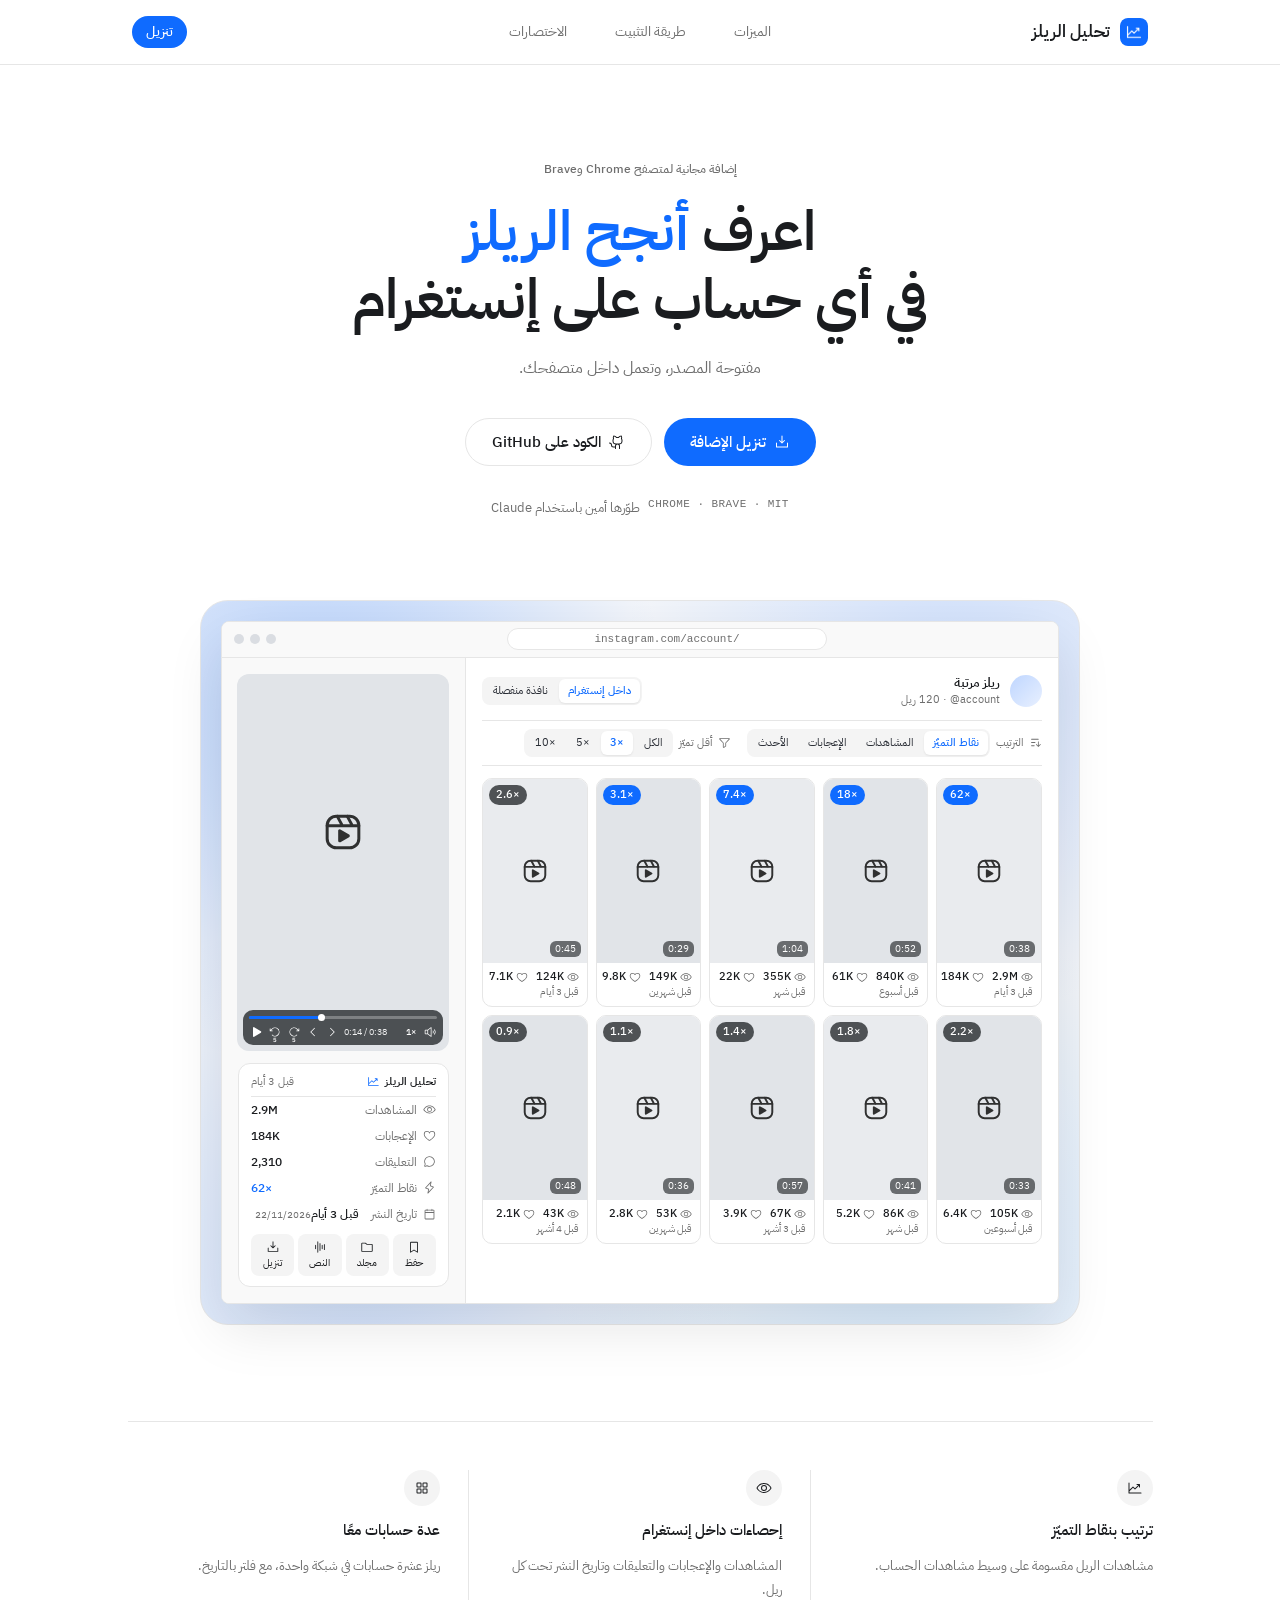
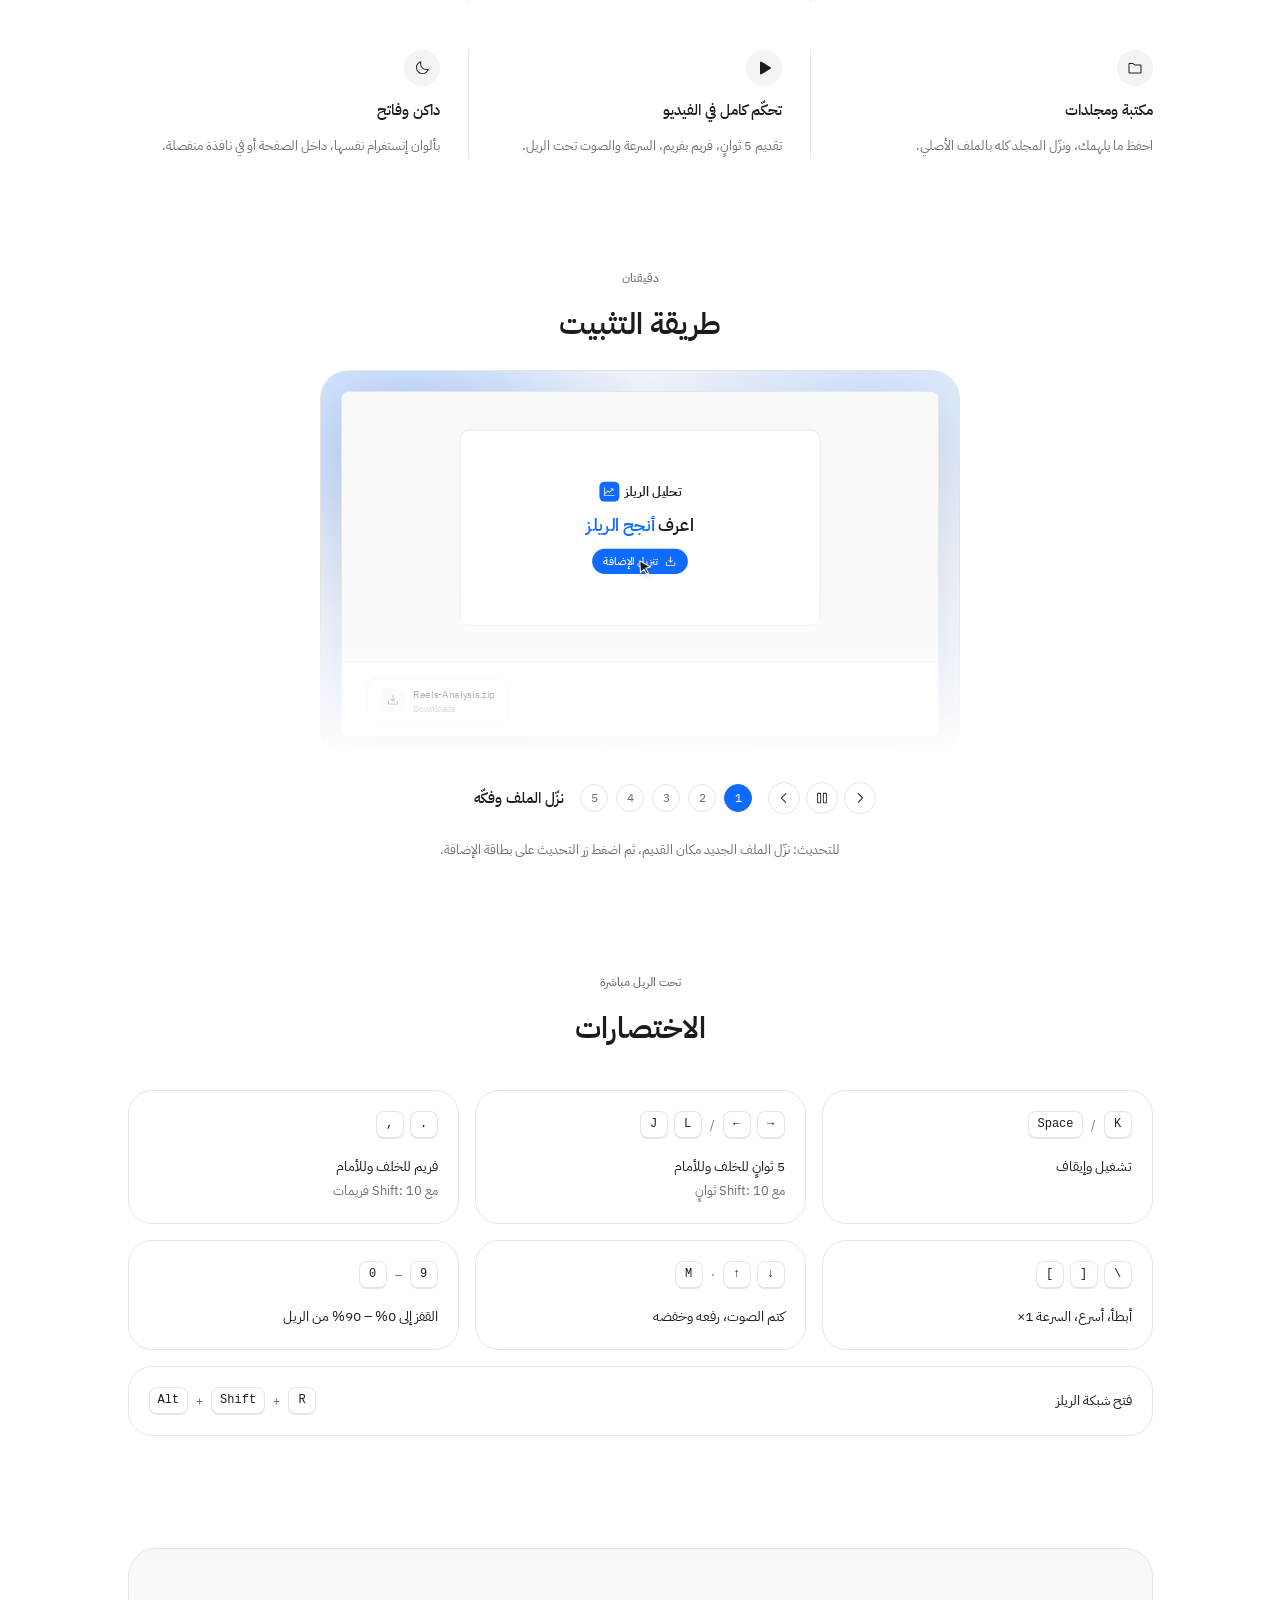
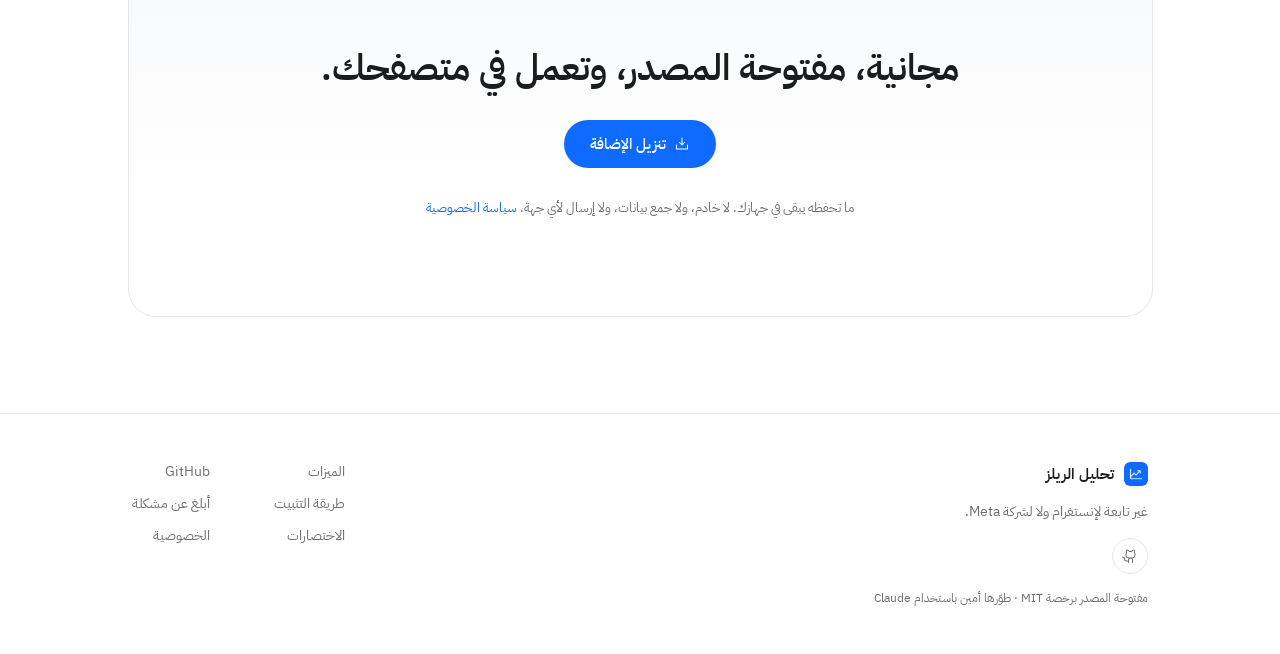
==== commit 638d1e48: "Reels Analysis 1.7.0" ====
--- a/docs/index.html
+++ b/docs/index.html
@@ -3,7 +3,7 @@
 <head>
 <meta charset="utf-8">
 <meta name="viewport" content="width=device-width, initial-scale=1">
-<title>Amine Reels — اعرف أنجح الريلز في أي حساب</title>
+<title>تحليل الريلز — اعرف أنجح الريلز في أي حساب</title>
 <meta name="description" content="إضافة مجانية ومفتوحة المصدر لـ Chrome وBrave: رتّب ريلز أي حساب في إنستغرام بنقاط التميّز، وشاهد إحصاءات كل ريل، واحفظه في مجلدات، وتحكّم في تشغيله.">
 <link rel="icon" href="icon.png">
 <link rel="preconnect" href="https://fonts.googleapis.com">
@@ -25,15 +25,16 @@
 .num,.ltr{direction:ltr;unicode-bidi:isolate;font-variant-numeric:tabular-nums}
 
 /* ---------- header (measured: 64px, sticky, border-b, container 1080 / px 32) */
-section[id]{scroll-margin-top:80px}header .hc{direction:ltr}header nav{direction:rtl}
+section[id]{scroll-margin-top:80px}
 header{position:sticky;top:0;z-index:50;border-bottom:1px solid var(--line);background:rgba(255,255,255,.85);-webkit-backdrop-filter:blur(12px);backdrop-filter:blur(12px)}
-.hc{max-width:1080px;margin:0 auto;padding:0 32px;height:64px;display:flex;align-items:center;gap:24px}
-.brand{display:flex;align-items:center;gap:10px;font-size:17px;font-weight:600;direction:ltr}
+.hc{max-width:1080px;margin:0 auto;padding:0 32px;height:64px;display:grid;grid-template-columns:1fr auto 1fr;align-items:center;gap:24px}
+.hc nav{justify-self:center;display:flex;gap:24px}.hc .end{justify-self:end}
+.brand{display:flex;align-items:center;gap:10px;font-size:17px;font-weight:600;justify-self:start}
 .brand img{width:28px;height:28px;border-radius:8px}
 .hc nav{display:flex;align-items:center}
 .hc nav a{padding:6px 12px;border-radius:999px;font-size:14px;line-height:20px;color:var(--mut)}
 .hc nav a:hover{color:var(--fg);background:var(--muted)}
-.hc .end{margin-inline-start:auto}
+.hc .end{margin-inline-start:0}
 .btn{display:inline-flex;align-items:center;justify-content:center;gap:8px;white-space:nowrap;border-radius:999px;font-weight:500;font-family:inherit}
 .btn-sm{height:32px;padding:0 14px;font-size:14px;line-height:20px}
 .btn-lg{height:48px;padding:0 26px;font-size:15px}
@@ -79,7 +80,7 @@
 .grid{margin-top:12px;display:grid;grid-template-columns:repeat(5,1fr);gap:8px}
 .card{border:1px solid var(--line);border-radius:10px;overflow:hidden;background:#fff}
 .th{position:relative;aspect-ratio:9/16;overflow:hidden}
-.th::after{content:"";position:absolute;left:50%;top:50%;width:26px;height:26px;margin:-13px 0 0 -13px;background:url("data:image/svg+xml,%3Csvg%20xmlns%3D%22http%3A//www.w3.org/2000/svg%22%20viewBox%3D%220%200%20256%20256%22%20fill%3D%22%23111111%22%3E%3Cpath%20d%3D%22M232%2C216H183.36A103.95%2C103.95%2C0%2C1%2C0%2C128%2C232H232a8%2C8%2C0%2C0%2C0%2C0-16ZM40%2C128a88%2C88%2C0%2C1%2C1%2C88%2C88A88.1%2C88.1%2C0%2C0%2C1%2C40%2C128Zm88-24a24%2C24%2C0%2C1%2C0-24-24A24%2C24%2C0%2C0%2C0%2C128%2C104Zm0-32a8%2C8%2C0%2C1%2C1-8%2C8A8%2C8%2C0%2C0%2C1%2C128%2C72Zm24%2C104a24%2C24%2C0%2C1%2C0-24%2C24A24%2C24%2C0%2C0%2C0%2C152%2C176Zm-32%2C0a8%2C8%2C0%2C1%2C1%2C8%2C8A8%2C8%2C0%2C0%2C1%2C120%2C176Zm56-24a24%2C24%2C0%2C1%2C0-24-24A24%2C24%2C0%2C0%2C0%2C176%2C152Zm0-32a8%2C8%2C0%2C1%2C1-8%2C8A8%2C8%2C0%2C0%2C1%2C176%2C120ZM80%2C104a24%2C24%2C0%2C1%2C0%2C24%2C24A24%2C24%2C0%2C0%2C0%2C80%2C104Zm0%2C32a8%2C8%2C0%2C1%2C1%2C8-8A8%2C8%2C0%2C0%2C1%2C80%2C136Z%22/%3E%3C/svg%3E") center/contain no-repeat;opacity:.85}
+.th::after{content:"";position:absolute;left:50%;top:50%;width:26px;height:26px;margin:-13px 0 0 -13px;background:url("data:image/svg+xml,%3Csvg%20xmlns%3D%22http%3A//www.w3.org/2000/svg%22%20viewBox%3D%220%200%2024%2024%22%20fill%3D%22none%22%20stroke%3D%22%23111%22%20stroke-width%3D%221.8%22%20stroke-linejoin%3D%22round%22%20stroke-linecap%3D%22round%22%3E%3Crect%20x%3D%222.5%22%20y%3D%222.5%22%20width%3D%2219%22%20height%3D%2219%22%20rx%3D%225.5%22/%3E%3Cpath%20d%3D%22M2.5%208.2h19M8.6%202.6l3%205.6M14.6%202.6l3%205.6%22/%3E%3Cpath%20d%3D%22M10%2011.3v6l5.2-3z%22%20fill%3D%22%23111%22/%3E%3C/svg%3E") center/contain no-repeat;opacity:.85}
 .badge{position:absolute;top:6px;inset-inline-start:6px;z-index:1;height:20px;padding:0 7px;border-radius:999px;background:rgba(20,24,27,.72);color:#fff;font-size:11px;line-height:20px;font-weight:500}
 .badge.hot{background:var(--blue)}
 .dur{position:absolute;bottom:6px;inset-inline-end:6px;z-index:1;font-size:10px;line-height:16px;padding:0 5px;border-radius:6px;background:rgba(20,24,27,.6);color:#fff}
@@ -91,7 +92,7 @@
 .t1,.t3,.t5,.t7,.t9{background:#E9EBEE}.t2,.t4,.t6,.t8,.t10{background:#E1E4E8}
 aside.side{border-inline-start:1px solid var(--line);background:var(--side);padding:16px;display:flex;flex-direction:column;gap:12px}
 .viewer{position:relative;width:212px;margin:0 auto;aspect-ratio:9/16;border-radius:12px;overflow:hidden;background:#E1E4E8 !important}
-.viewer::before{content:"";position:absolute;left:50%;top:42%;width:40px;height:40px;margin:-20px 0 0 -20px;background:url("data:image/svg+xml,%3Csvg%20xmlns%3D%22http%3A//www.w3.org/2000/svg%22%20viewBox%3D%220%200%20256%20256%22%20fill%3D%22%23111111%22%3E%3Cpath%20d%3D%22M232%2C216H183.36A103.95%2C103.95%2C0%2C1%2C0%2C128%2C232H232a8%2C8%2C0%2C0%2C0%2C0-16ZM40%2C128a88%2C88%2C0%2C1%2C1%2C88%2C88A88.1%2C88.1%2C0%2C0%2C1%2C40%2C128Zm88-24a24%2C24%2C0%2C1%2C0-24-24A24%2C24%2C0%2C0%2C0%2C128%2C104Zm0-32a8%2C8%2C0%2C1%2C1-8%2C8A8%2C8%2C0%2C0%2C1%2C128%2C72Zm24%2C104a24%2C24%2C0%2C1%2C0-24%2C24A24%2C24%2C0%2C0%2C0%2C152%2C176Zm-32%2C0a8%2C8%2C0%2C1%2C1%2C8%2C8A8%2C8%2C0%2C0%2C1%2C120%2C176Zm56-24a24%2C24%2C0%2C1%2C0-24-24A24%2C24%2C0%2C0%2C0%2C176%2C152Zm0-32a8%2C8%2C0%2C1%2C1-8%2C8A8%2C8%2C0%2C0%2C1%2C176%2C120ZM80%2C104a24%2C24%2C0%2C1%2C0%2C24%2C24A24%2C24%2C0%2C0%2C0%2C80%2C104Zm0%2C32a8%2C8%2C0%2C1%2C1%2C8-8A8%2C8%2C0%2C0%2C1%2C80%2C136Z%22/%3E%3C/svg%3E") center/contain no-repeat;opacity:.85}
+.viewer::before{content:"";position:absolute;left:50%;top:42%;width:40px;height:40px;margin:-20px 0 0 -20px;background:url("data:image/svg+xml,%3Csvg%20xmlns%3D%22http%3A//www.w3.org/2000/svg%22%20viewBox%3D%220%200%2024%2024%22%20fill%3D%22none%22%20stroke%3D%22%23111%22%20stroke-width%3D%221.8%22%20stroke-linejoin%3D%22round%22%20stroke-linecap%3D%22round%22%3E%3Crect%20x%3D%222.5%22%20y%3D%222.5%22%20width%3D%2219%22%20height%3D%2219%22%20rx%3D%225.5%22/%3E%3Cpath%20d%3D%22M2.5%208.2h19M8.6%202.6l3%205.6M14.6%202.6l3%205.6%22/%3E%3Cpath%20d%3D%22M10%2011.3v6l5.2-3z%22%20fill%3D%22%23111%22/%3E%3C/svg%3E") center/contain no-repeat;opacity:.85}
 .bar{position:absolute;left:6px;right:6px;bottom:6px;direction:ltr;background:rgba(20,24,27,.72);border-radius:10px;padding:2px 4px 3px;color:#fff}
 .scrub{position:relative;height:10px}
 .scrub .tr{position:absolute;left:2px;right:2px;top:4px;height:3px;border-radius:999px;background:rgba(255,255,255,.28)}
@@ -135,7 +136,7 @@
 .sh h2{margin:0;font-size:30px;line-height:44px;font-weight:600}
 
 /* ---------- install motion */
-.frame-install{max-width:640px}
+.frame-install{max-width:640px;-webkit-mask-image:linear-gradient(to bottom,#000 0%,#000 52%,rgba(0,0,0,.55) 74%,transparent 100%);mask-image:linear-gradient(to bottom,#000 0%,#000 52%,rgba(0,0,0,.55) 74%,transparent 100%)}
 #install .sh{margin-bottom:24px}
 .stagebox{position:relative;width:100%;aspect-ratio:760/440;border-radius:8px;overflow:hidden;background:#fff;border:1px solid var(--line);box-shadow:0 24px 56px rgba(17,17,16,.10)}
 .stage{position:absolute;left:0;top:0;width:760px;height:440px;transform-origin:0 0;direction:ltr;font-family:var(--font);color:var(--fg);overflow:hidden;background:#fff}
@@ -254,6 +255,7 @@
 .key p small{display:block;font-size:13px;color:var(--mut)}
 
 /* ---------- closing CTA (measured: radius 28, border, py 96, h2 36/600, gap 28) */
+.meta .by{display:block;margin-top:6px;font-size:13px;color:var(--mut)}
 .closing{border:1px solid var(--line);border-radius:28px;background:linear-gradient(#F7F8FA 0%,#fff 62%);padding:96px 48px;display:flex;flex-direction:column;align-items:center;gap:28px;text-align:center}
 .closing h2{margin:0;font-size:36px;line-height:1.3;font-weight:600}
 .closing p{margin:0;max-width:560px;font-size:13px;line-height:24px;color:var(--mut)}
@@ -346,9 +348,9 @@
 
 <header>
   <div class="hc">
-    <a class="brand" href="#"><img src="icon.png" alt="">Amine Reels</a>
+    <a class="brand" href="#"><img src="icon.png" alt="">تحليل الريلز</a>
     <nav><a href="#features">الميزات</a><a href="#install">طريقة التثبيت</a><a href="#keys">الاختصارات</a></nav>
-    <a class="end btn btn-sm btn-pri" href="https://github.com/aminellkadaoui/amine-reels/releases/latest/download/Amine-Reels.zip">تنزيل</a>
+    <a class="end btn btn-sm btn-pri" href="https://github.com/aminellkadaoui/amine-reels/releases/latest/download/Reels-Analysis.zip">تنزيل</a>
   </div>
 </header>
 
@@ -358,10 +360,10 @@
     <h1>اعرف <span>أنجح الريلز</span><br>في أي حساب على إنستغرام</h1>
     <p class="sub">مفتوحة المصدر، وتعمل داخل متصفحك.</p>
     <div class="cta">
-      <a class="btn btn-lg btn-pri" href="https://github.com/aminellkadaoui/amine-reels/releases/latest/download/Amine-Reels.zip"><svg class="i"><use href="#i-download-simple"/></svg>تنزيل الإضافة</a>
+      <a class="btn btn-lg btn-pri" href="https://github.com/aminellkadaoui/amine-reels/releases/latest/download/Reels-Analysis.zip"><svg class="i"><use href="#i-download-simple"/></svg>تنزيل الإضافة</a>
       <a class="btn btn-lg btn-out" href="https://github.com/aminellkadaoui/amine-reels"><svg class="i"><use href="#i-github-logo"/></svg>الكود على GitHub</a>
     </div>
-    <div class="meta"><span class="mono">CHROME · BRAVE · MIT</span></div>
+    <div class="meta"><span class="mono">CHROME · BRAVE · MIT</span><span class="by">طوّرها أمين باستخدام Claude</span></div>
   </section>
 
   <section class="shot" aria-label="شكل الإضافة داخل إنستغرام">
@@ -409,7 +411,7 @@
               </div>
             </div>
             <div class="stats">
-              <div class="dtop"><span class="bn"><svg class="i"><use href="#i-chart-line-up"/></svg>Amine Reels</span><span>قبل 3 أيام</span></div>
+              <div class="dtop"><span class="bn"><svg class="i"><use href="#i-chart-line-up"/></svg>تحليل الريلز</span><span>قبل 3 أيام</span></div>
               <div class="rw"><span class="k"><svg class="i"><use href="#i-eye"/></svg>المشاهدات</span><span class="v num">2.9M</span></div>
               <div class="rw"><span class="k"><svg class="i"><use href="#i-heart"/></svg>الإعجابات</span><span class="v num">184K</span></div>
               <div class="rw"><span class="k"><svg class="i"><use href="#i-chat-circle"/></svg>التعليقات</span><span class="v num">2,310</span></div>
@@ -445,14 +447,14 @@
           <!-- 1: download + unzip -->
           <div class="scene s1">
             <div class="pg1">
-              <div class="lg"><img src="icon.png" alt="">Amine Reels</div>
+              <div class="lg"><img src="icon.png" alt="">تحليل الريلز</div>
               <div class="h">اعرف <span>أنجح الريلز</span></div>
               <span class="btn btn-sm btn-pri dlb" id="m-dl"><svg class="i"><use href="#i-download-simple"/></svg>تنزيل الإضافة</span>
             </div>
             <div class="shelf">
-              <div class="file" id="m-zip"><span class="fi"><svg class="i"><use href="#i-download-simple"/></svg></span><span>Amine-Reels.zip<small>Downloads</small></span></div>
+              <div class="file" id="m-zip"><span class="fi"><svg class="i"><use href="#i-download-simple"/></svg></span><span>Reels-Analysis.zip<small>Downloads</small></span></div>
               <svg class="i arrowx" id="m-arr" style="width:20px;height:20px"><use href="#i-caret-right"/></svg>
-              <div class="file" id="m-fold"><span class="fi bl"><svg class="i"><use href="#i-folder-simple"/></svg></span><span>Amine-Reels<small>Folder</small></span></div>
+              <div class="file" id="m-fold"><span class="fi bl"><svg class="i"><use href="#i-folder-simple"/></svg></span><span>Reels-Analysis<small>Folder</small></span></div>
             </div>
           </div>
           <!-- 2-4: extensions page -->
@@ -464,7 +466,7 @@
             <div class="xh"><b>Extensions</b><div class="srch"></div><div class="dev">Developer mode <span class="tgl" id="m-tgl"></span></div></div>
             <div class="devbar" id="m-devbar"><span class="ob" id="m-load">Load unpacked</span><span class="ob">Pack extension</span><span class="ob">Update</span></div>
             <div class="xg">
-              <div class="xc ar" id="m-card"><div class="r1"><img src="icon.png" alt=""><div><b>Amine Reels</b><small>1.0</small></div></div><p>اعرف أنجح الريلز في أي حساب</p><div class="ft"><span class="tgl on"></span></div></div>
+              <div class="xc ar" id="m-card"><div class="r1"><img src="icon.png" alt=""><div><b>تحليل الريلز</b><small>1.0</small></div></div><p>اعرف أنجح الريلز في أي حساب</p><div class="ft"><span class="tgl on"></span></div></div>
               <div class="xc"><div class="r1"><span class="ico"></span><span class="ln" style="width:90px"></span></div><span class="ln" style="width:80%"></span><span class="ln" style="width:55%"></span></div>
               <div class="xc"><div class="r1"><span class="ico"></span><span class="ln" style="width:70px"></span></div><span class="ln" style="width:70%"></span><span class="ln" style="width:45%"></span></div>
             </div>
@@ -472,7 +474,7 @@
               <div class="dt">Select the extension folder</div>
               <div class="fr"><svg class="i"><use href="#i-folder-simple"/></svg>Desktop</div>
               <div class="fr"><svg class="i"><use href="#i-folder-simple"/></svg>Documents</div>
-              <div class="fr" id="m-row"><svg class="i"><use href="#i-folder-simple"/></svg>Amine-Reels</div>
+              <div class="fr" id="m-row"><svg class="i"><use href="#i-folder-simple"/></svg>Reels-Analysis</div>
               <div class="df"><span>Cancel</span><span class="go" id="m-sel">Select</span></div>
             </div>
           </div>
@@ -500,7 +502,7 @@
       </div>
     </div>
     <ol class="static">
-      <li><span class="n">1</span><b>نزّل الملف وفكّه</b><span><code>Amine-Reels.zip</code></span></li>
+      <li><span class="n">1</span><b>نزّل الملف وفكّه</b><span><code>Reels-Analysis.zip</code></span></li>
       <li><span class="n">2</span><b>افتح صفحة الإضافات</b><span><code>chrome://extensions</code> أو <code>brave://extensions</code></span></li>
       <li><span class="n">3</span><b>فعّل وضع المطوّر</b><span><code>Developer mode</code></span></li>
       <li><span class="n">4</span><b>اختر المجلد المفكوك</b><span><code>Load unpacked</code></span></li>
@@ -525,7 +527,7 @@
   <section class="sec">
     <div class="closing">
       <h2>مجانية، مفتوحة المصدر، وتعمل في متصفحك.</h2>
-      <a class="btn btn-lg btn-pri" href="https://github.com/aminellkadaoui/amine-reels/releases/latest/download/Amine-Reels.zip"><svg class="i"><use href="#i-download-simple"/></svg>تنزيل الإضافة</a>
+      <a class="btn btn-lg btn-pri" href="https://github.com/aminellkadaoui/amine-reels/releases/latest/download/Reels-Analysis.zip"><svg class="i"><use href="#i-download-simple"/></svg>تنزيل الإضافة</a>
       <p>ما تحفظه يبقى في جهازك. لا خادم، ولا جمع بيانات، ولا إرسال لأي جهة. <a href="privacy.html">سياسة الخصوصية</a></p>
     </div>
   </section>
@@ -534,10 +536,10 @@
 <footer>
   <div class="fc">
     <div class="fb">
-      <a class="brand" href="#"><img src="icon.png" alt="">Amine Reels</a>
+      <a class="brand" href="#"><img src="icon.png" alt="">تحليل الريلز</a>
       <p>غير تابعة لإنستغرام ولا لشركة Meta.</p>
       <a class="rb" href="https://github.com/aminellkadaoui/amine-reels" aria-label="GitHub"><svg class="i"><use href="#i-github-logo"/></svg></a>
-      <span class="cp">مفتوحة المصدر برخصة MIT</span>
+      <span class="cp">مفتوحة المصدر برخصة MIT · طوّرها أمين باستخدام Claude</span>
     </div>
     <nav class="fn">
       <div><a href="#features">الميزات</a><a href="#install">طريقة التثبيت</a><a href="#keys">الاختصارات</a></div>
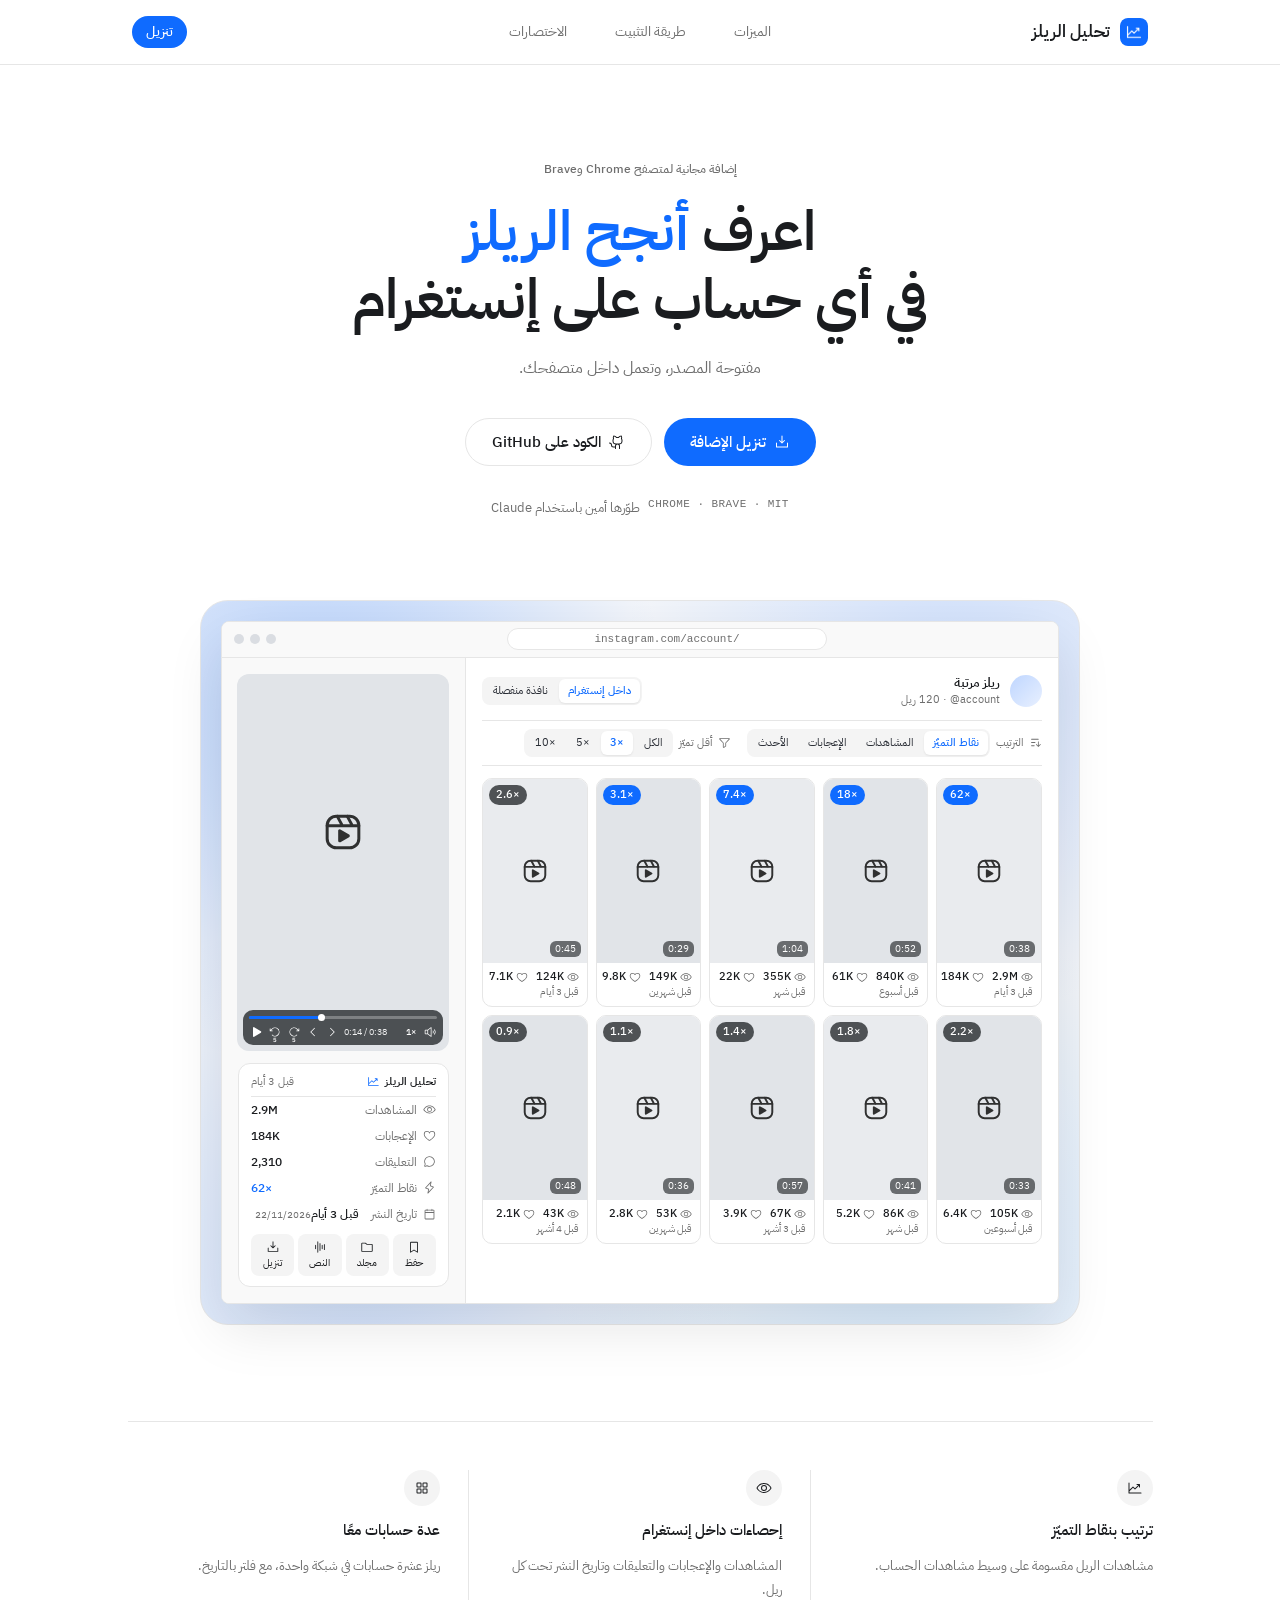
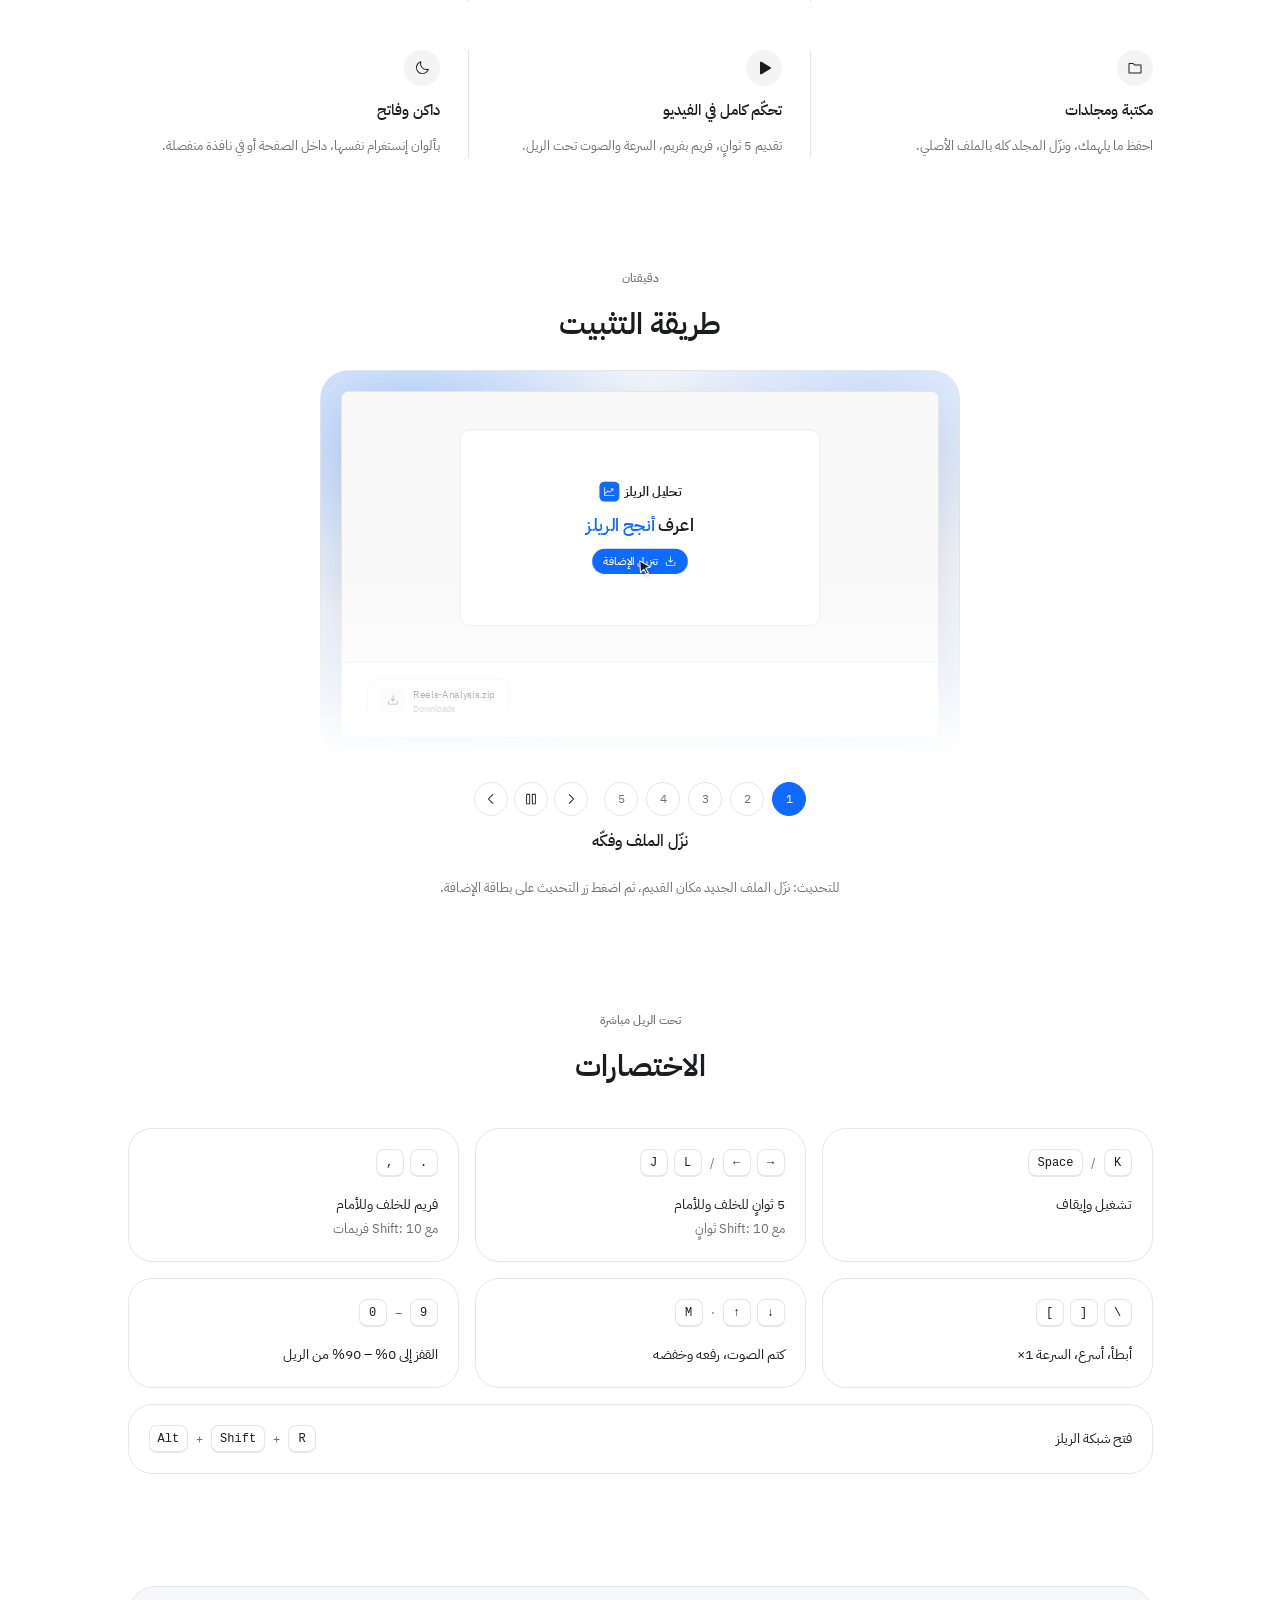
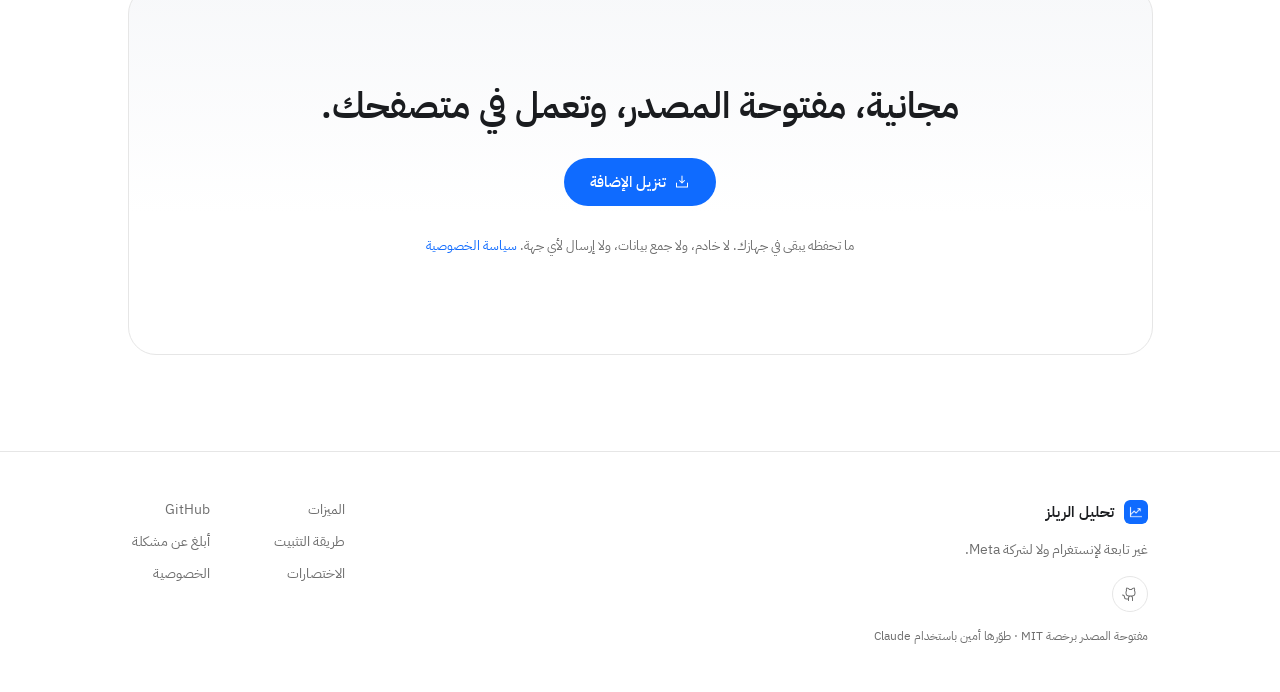
==== commit c88f81c9: "Reels Analysis 1.7.0" ====
--- a/docs/index.html
+++ b/docs/index.html
@@ -232,7 +232,11 @@
 .mctl button{width:32px;height:32px;border-radius:50%;border:1px solid var(--line);background:#fff;color:var(--t1,#111);display:flex;align-items:center;justify-content:center;cursor:pointer;padding:0}
 .mctl button:hover{border-color:var(--blue);color:var(--blue)}.mctl svg{width:14px;height:14px}
 .dotsn span.on,.dotsn button.on{background:var(--blue);border-color:var(--blue);color:#fff}
-.cap{min-width:160px;font-size:15px;font-weight:500}
+.steps{display:flex !important;flex-direction:column;align-items:center;gap:14px}
+.srow{display:flex;align-items:center;justify-content:center;gap:16px;flex-wrap:wrap}
+.srow .mctl{order:2}.srow .dotsn{order:1}
+.srow .dotsn button,.srow .mctl button{width:34px;height:34px;line-height:32px}
+.cap{min-width:0;font-size:16px;font-weight:500;text-align:center;line-height:1.4}
 .static{display:none;grid-template-columns:repeat(5,1fr);gap:16px;margin:0;padding:0;list-style:none}
 .static li{border:1px solid var(--line);border-radius:24px;padding:20px;display:flex;flex-direction:column;gap:12px}
 .static .n{width:28px;height:28px;border-radius:50%;background:var(--blue);color:#fff;font-size:12px;line-height:28px;text-align:center}
@@ -497,7 +501,8 @@
         </div>
       </div></div>
       <div class="steps">
-        <div class="mctl" id="m-ctl" hidden><button type="button" id="m-prev" aria-label="الخطوة السابقة"><svg viewBox="0 0 256 256" fill="currentColor"><path d="M181.66,133.66l-80,80a8,8,0,0,1-11.32-11.32L164.69,128,90.34,53.66a8,8,0,0,1,11.32-11.32l80,80A8,8,0,0,1,181.66,133.66Z"/></svg></button><button type="button" id="m-play" aria-label="إيقاف مؤقت"><svg viewBox="0 0 256 256" fill="currentColor"><path id="m-play-p" d="M200,32H160a16,16,0,0,0-16,16V208a16,16,0,0,0,16,16h40a16,16,0,0,0,16-16V48A16,16,0,0,0,200,32Zm0,176H160V48h40ZM96,32H56A16,16,0,0,0,40,48V208a16,16,0,0,0,16,16H96a16,16,0,0,0,16-16V48A16,16,0,0,0,96,32Zm0,176H56V48H96Z"/></svg></button><button type="button" id="m-next" aria-label="الخطوة التالية"><svg viewBox="0 0 256 256" fill="currentColor"><path d="M165.66,202.34a8,8,0,0,1-11.32,11.32l-80-80a8,8,0,0,1,0-11.32l80-80a8,8,0,0,1,11.32,11.32L91.31,128Z"/></svg></button></div><div class="dotsn" id="m-dots"><button type="button" class="on">1</button><button type="button">2</button><button type="button">3</button><button type="button">4</button><button type="button">5</button></div>
+        <div class="srow"><div class="mctl" id="m-ctl" hidden><button type="button" id="m-prev" aria-label="الخطوة السابقة"><svg viewBox="0 0 256 256" fill="currentColor"><path d="M181.66,133.66l-80,80a8,8,0,0,1-11.32-11.32L164.69,128,90.34,53.66a8,8,0,0,1,11.32-11.32l80,80A8,8,0,0,1,181.66,133.66Z"/></svg></button><button type="button" id="m-play" aria-label="إيقاف مؤقت"><svg viewBox="0 0 256 256" fill="currentColor"><path id="m-play-p" d="M200,32H160a16,16,0,0,0-16,16V208a16,16,0,0,0,16,16h40a16,16,0,0,0,16-16V48A16,16,0,0,0,200,32Zm0,176H160V48h40ZM96,32H56A16,16,0,0,0,40,48V208a16,16,0,0,0,16,16H96a16,16,0,0,0,16-16V48A16,16,0,0,0,96,32Zm0,176H56V48H96Z"/></svg></button><button type="button" id="m-next" aria-label="الخطوة التالية"><svg viewBox="0 0 256 256" fill="currentColor"><path d="M165.66,202.34a8,8,0,0,1-11.32,11.32l-80-80a8,8,0,0,1,0-11.32l80-80a8,8,0,0,1,11.32,11.32L91.31,128Z"/></svg></button></div><div class="dotsn" id="m-dots"><button type="button" class="on">1</button><button type="button">2</button><button type="button">3</button><button type="button">4</button><button type="button">5</button></div>
+        </div>
         <div class="cap" id="m-cap">نزّل الملف وفكّه</div>
       </div>
     </div>
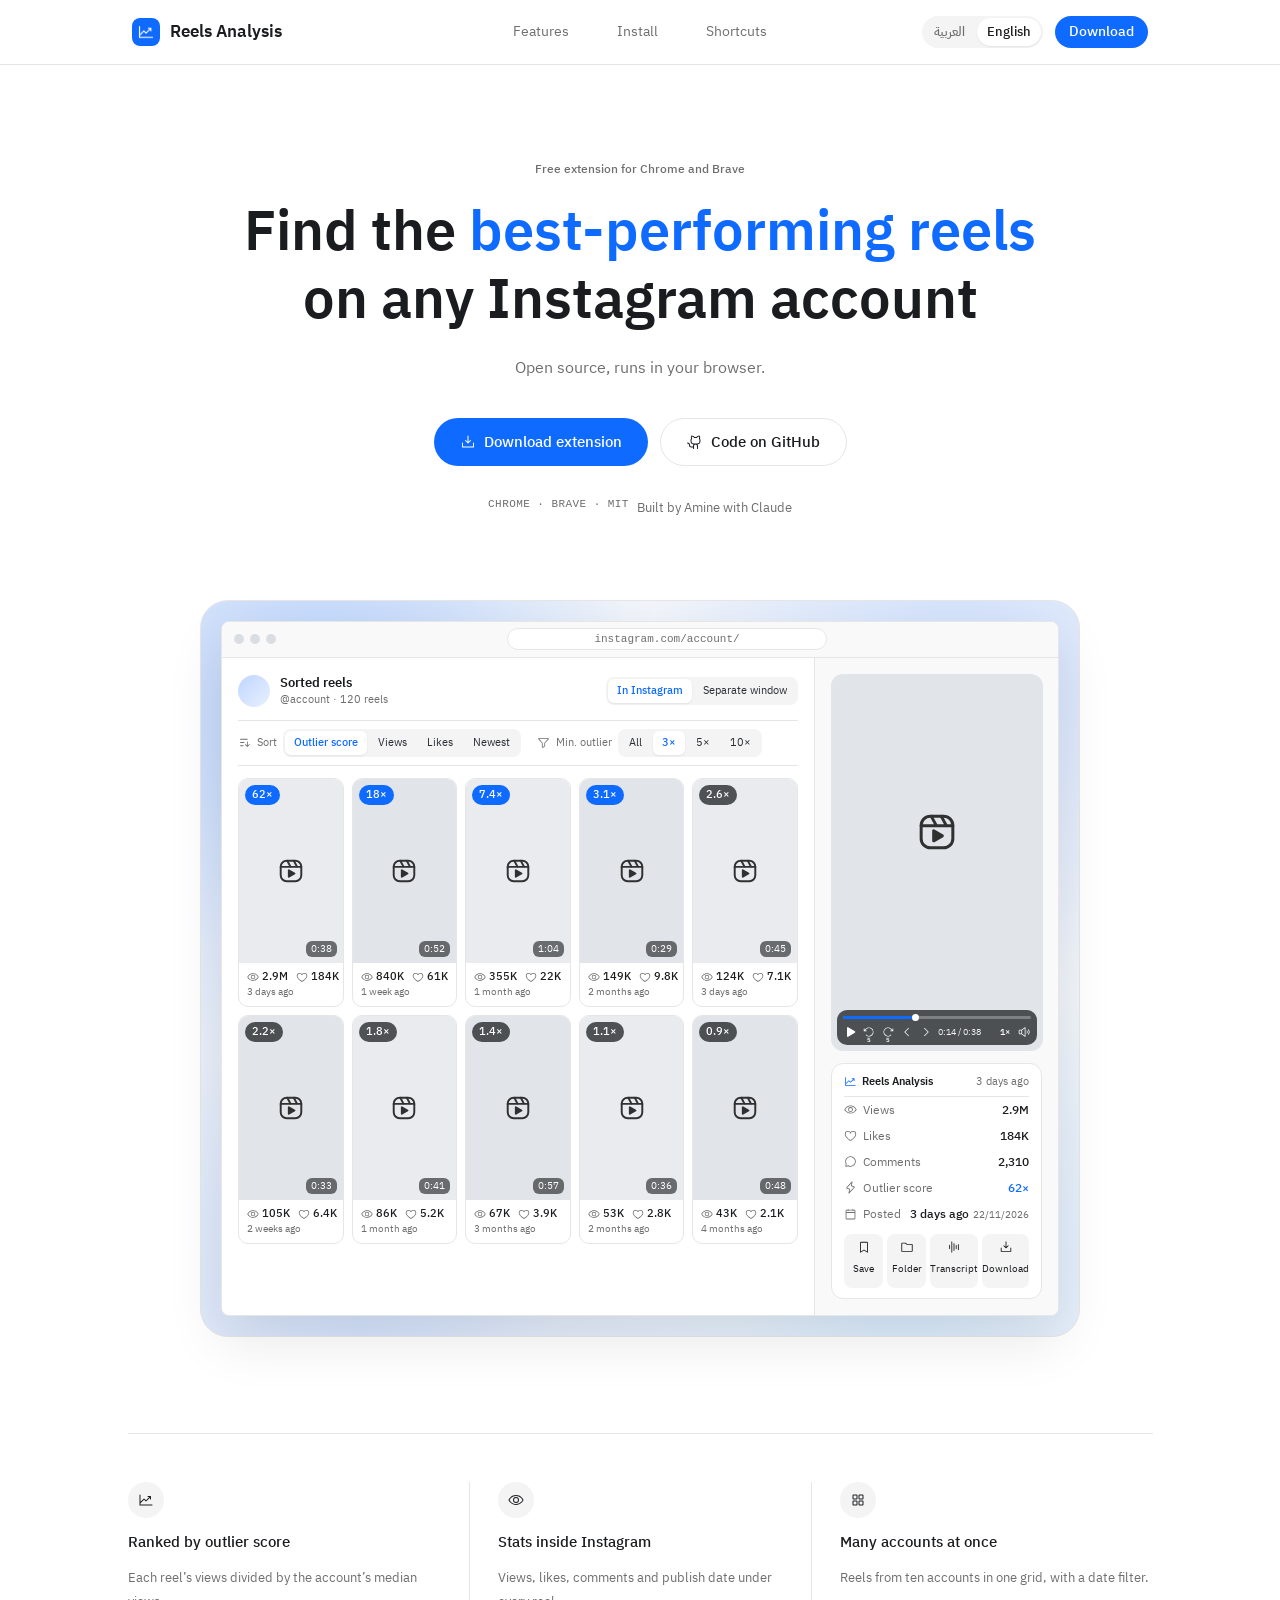
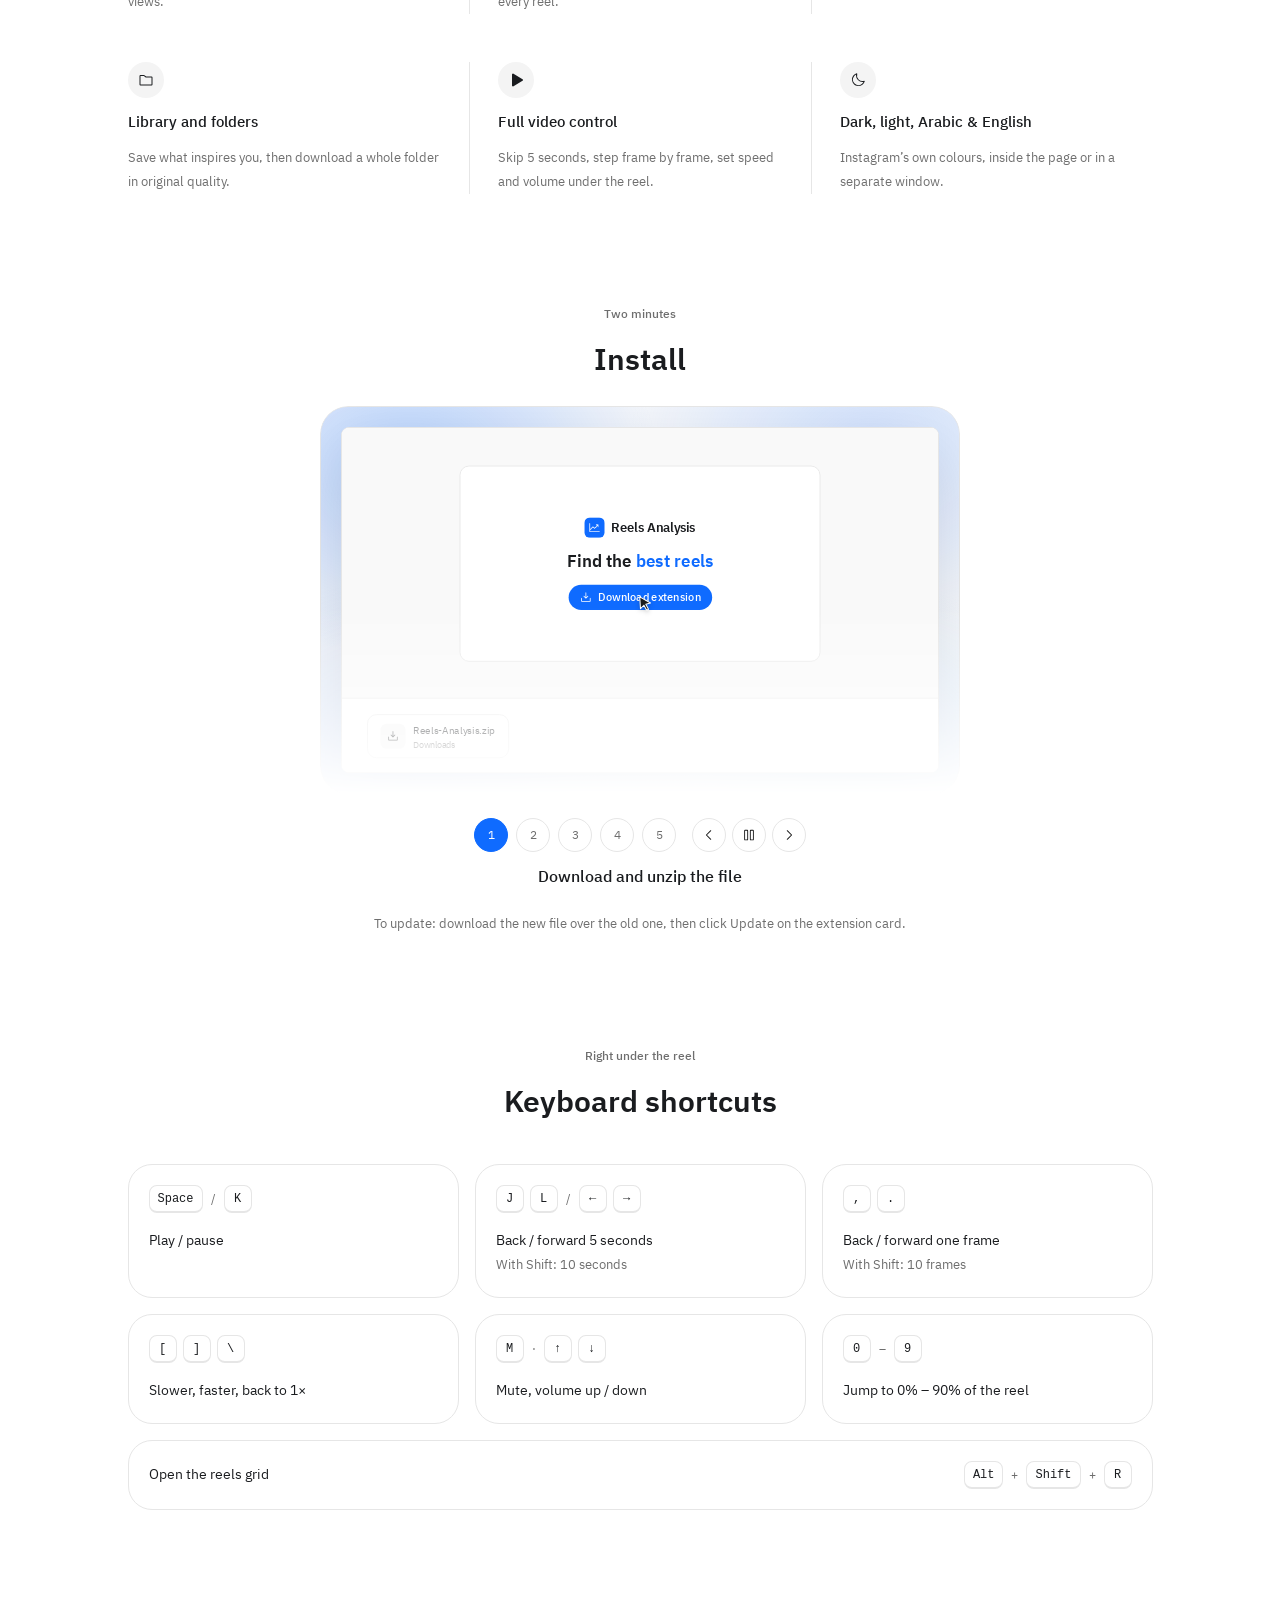
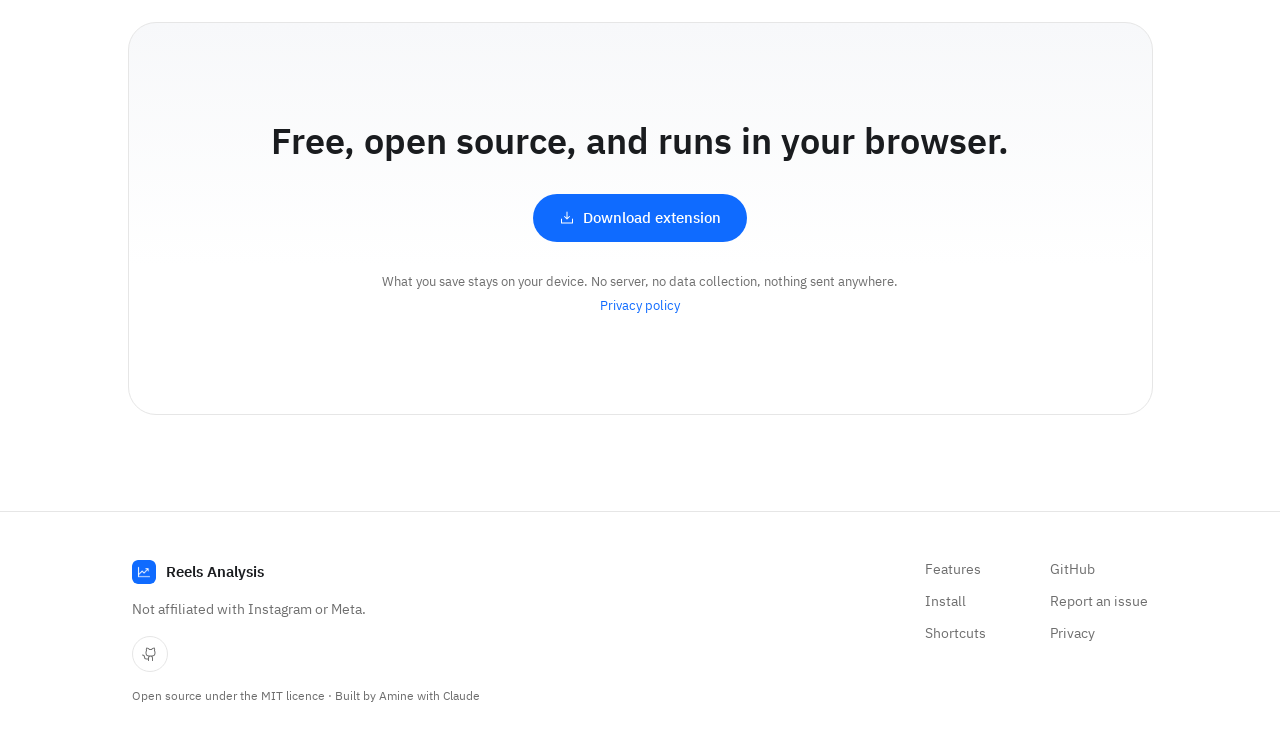
==== commit 7ed60b00: "Reels Analysis 1.9.0" ====
--- a/docs/index.html
+++ b/docs/index.html
@@ -9,7 +9,15 @@
 <link rel="preconnect" href="https://fonts.googleapis.com">
 <link rel="preconnect" href="https://fonts.gstatic.com" crossorigin>
 <link href="https://fonts.googleapis.com/css2?family=IBM+Plex+Sans+Arabic:wght@400;500;600&display=swap" rel="stylesheet">
-<script>document.documentElement.className='js'</script>
+<script>
+/* language before first paint: ?lang= → saved choice → browser language (ar* → Arabic, else English) */
+(function(d){var l,q=(location.search.match(/[?&]lang=(ar|en)\b/)||[])[1];
+  try{l=q||localStorage.getItem('ra-lang');if(q)localStorage.setItem('ra-lang',q);}catch(e){l=q;}
+  if(l!=='ar'&&l!=='en')l=/^ar/i.test((navigator.languages&&navigator.languages[0])||navigator.language||'')?'ar':'en';
+  d.lang=l;d.dir=l==='ar'?'rtl':'ltr';d.className='js'+(l==='en'?' i18n-wait':'');
+  if(l==='en')document.title='Reels Analysis — find the best-performing reels on any account';
+})(document.documentElement);
+</script>
 <style>
 :root{
   --bg:#FFFFFF;--fg:#1A1C1F;--mut:#6E6E6E;--muted:#F4F4F4;--line:#E6E6E6;--side:#F9F9F9;--sel:#ECECEC;
@@ -34,7 +42,18 @@
 .hc nav{display:flex;align-items:center}
 .hc nav a{padding:6px 12px;border-radius:999px;font-size:14px;line-height:20px;color:var(--mut)}
 .hc nav a:hover{color:var(--fg);background:var(--muted)}
-.hc .end{margin-inline-start:0}
+.hc .end{margin-inline-start:0;display:flex;align-items:center;gap:12px}
+/* language switch (segmented, 32px like btn-sm) */
+html.i18n-wait body{visibility:hidden}
+.lsw{display:inline-flex;gap:2px;padding:2px;height:32px;border-radius:999px;background:var(--muted)}
+.lsw button{height:28px;padding:0 10px;border:0;border-radius:999px;background:transparent;font:500 13px/28px var(--font);color:var(--mut);cursor:pointer;white-space:nowrap}
+.lsw button:hover{color:var(--fg)}
+.lsw button.on{background:#fff;color:var(--fg);box-shadow:0 1px 2px rgba(20,24,27,.08);cursor:default}
+/* English = LTR: mirror the few places that were fixed to RTL */
+html[dir=ltr] .s1 .pg1,html[dir=ltr] .ig,html[dir=ltr] .ig .pf{direction:ltr}
+html[dir=ltr] .xc.ar p{direction:ltr;text-align:left}
+html[dir=ltr] .key .ks{justify-content:flex-start}
+html[dir=ltr] #m-prev svg,html[dir=ltr] #m-next svg{transform:scaleX(-1)}
 .btn{display:inline-flex;align-items:center;justify-content:center;gap:8px;white-space:nowrap;border-radius:999px;font-weight:500;font-family:inherit}
 .btn-sm{height:32px;padding:0 14px;font-size:14px;line-height:20px}
 .btn-lg{height:48px;padding:0 26px;font-size:15px}
@@ -116,6 +135,7 @@
 .rw .k svg.i{width:13px;height:13px}
 .rw .v{font-weight:500}
 .rw .v.hot{color:var(--blue)}
+html[dir=ltr] .rw .v{white-space:nowrap}
 .rw .v small{color:var(--mut);font-weight:400;margin-inline-start:4px}
 .acts{margin-top:6px;display:grid;grid-template-columns:repeat(4,1fr);gap:4px}
 .acts span{display:flex;flex-direction:column;align-items:center;gap:2px;padding:6px 0;border-radius:8px;background:var(--muted);font-size:10px;line-height:14px}
@@ -286,7 +306,9 @@
   .viewer{width:200px}
 }
 @media (max-width:640px){
-  .hc{padding:0 20px}.hc nav{display:none}
+  .hc{padding:0 20px;gap:12px;grid-template-columns:1fr auto}.hc nav{display:none}.hc .brand{white-space:nowrap}.hc .end{gap:8px}
+  .lsw{padding:0;background:transparent}.lsw button.on{display:none}
+  .lsw button{height:32px;line-height:30px;padding:0 10px;border:1px solid var(--line);color:var(--fg)}
   .hero{padding-top:56px}
   .hero h1{font-size:27px;line-height:1.4}
   .cta{flex-direction:column;align-items:center}
@@ -352,25 +374,25 @@
 
 <header>
   <div class="hc">
-    <a class="brand" href="#"><img src="icon.png" alt="">تحليل الريلز</a>
-    <nav><a href="#features">الميزات</a><a href="#install">طريقة التثبيت</a><a href="#keys">الاختصارات</a></nav>
-    <a class="end btn btn-sm btn-pri" href="https://github.com/aminellkadaoui/amine-reels/releases/latest/download/Reels-Analysis.zip">تنزيل</a>
+    <a class="brand" href="#"><img src="icon.png" alt=""><span data-i18n="brand">تحليل الريلز</span></a>
+    <nav><a href="#features" data-i18n="nFeat">الميزات</a><a href="#install" data-i18n="nInst">طريقة التثبيت</a><a href="#keys" data-i18n="nKeys">الاختصارات</a></nav>
+    <div class="end"><div class="lsw" role="group" aria-label="Language / اللغة"><button type="button" data-lang="ar" lang="ar">العربية</button><button type="button" data-lang="en" lang="en">English</button></div><a class="btn btn-sm btn-pri" href="https://github.com/aminellkadaoui/amine-reels/releases/latest/download/Reels-Analysis.zip" data-i18n="dl">تنزيل</a></div>
   </div>
 </header>
 
 <main>
   <section class="hero">
-    <p class="eyebrow">إضافة مجانية لمتصفح Chrome وBrave</p>
-    <h1>اعرف <span>أنجح الريلز</span><br>في أي حساب على إنستغرام</h1>
-    <p class="sub">مفتوحة المصدر، وتعمل داخل متصفحك.</p>
+    <p class="eyebrow" data-i18n="eyebrow">إضافة مجانية لمتصفح Chrome وBrave</p>
+    <h1 data-i18n="h1">اعرف <span>أنجح الريلز</span><br>في أي حساب على إنستغرام</h1>
+    <p class="sub" data-i18n="sub">مفتوحة المصدر، وتعمل داخل متصفحك.</p>
     <div class="cta">
-      <a class="btn btn-lg btn-pri" href="https://github.com/aminellkadaoui/amine-reels/releases/latest/download/Reels-Analysis.zip"><svg class="i"><use href="#i-download-simple"/></svg>تنزيل الإضافة</a>
-      <a class="btn btn-lg btn-out" href="https://github.com/aminellkadaoui/amine-reels"><svg class="i"><use href="#i-github-logo"/></svg>الكود على GitHub</a>
+      <a class="btn btn-lg btn-pri" href="https://github.com/aminellkadaoui/amine-reels/releases/latest/download/Reels-Analysis.zip"><svg class="i"><use href="#i-download-simple"/></svg><span data-i18n="dlExt">تنزيل الإضافة</span></a>
+      <a class="btn btn-lg btn-out" href="https://github.com/aminellkadaoui/amine-reels"><svg class="i"><use href="#i-github-logo"/></svg><span data-i18n="code">الكود على GitHub</span></a>
     </div>
-    <div class="meta"><span class="mono">CHROME · BRAVE · MIT</span><span class="by">طوّرها أمين باستخدام Claude</span></div>
+    <div class="meta"><span class="mono">CHROME · BRAVE · MIT</span><span class="by" data-i18n="by">طوّرها أمين باستخدام Claude</span></div>
   </section>
 
-  <section class="shot" aria-label="شكل الإضافة داخل إنستغرام">
+  <section class="shot" aria-label="شكل الإضافة داخل إنستغرام" data-i18n-aria="shotLbl">
     <div class="frame">
       <div class="win" aria-hidden="true">
         <div class="wbar"><div class="dots"><i></i><i></i><i></i></div><div class="url">instagram.com/account/</div></div>
@@ -378,24 +400,24 @@
           <div class="pane">
             <div class="ghead">
               <div class="av"></div>
-              <div class="who"><b>ريلز مرتبة</b><span><span class="ltr">@account</span> · <span class="num">120</span> ريل</span></div>
-              <div class="seg"><span class="on">داخل إنستغرام</span><span>نافذة منفصلة</span></div>
+              <div class="who"><b data-i18n="sorted">ريلز مرتبة</b><span data-i18n="whoSub"><span class="ltr">@account</span> · <span class="num">120</span> ريل</span></div>
+              <div class="seg"><span class="on" data-i18n="inIg">داخل إنستغرام</span><span data-i18n="sepWin">نافذة منفصلة</span></div>
             </div>
             <div class="tb">
-              <div class="tg"><svg class="i"><use href="#i-sort-ascending"/></svg>الترتيب <div class="seg"><span class="on">نقاط التميّز</span><span>المشاهدات</span><span>الإعجابات</span><span>الأحدث</span></div></div>
-              <div class="tg f2"><svg class="i"><use href="#i-funnel"/></svg>أقل تميّز <div class="seg"><span>الكل</span><span class="on num">3×</span><span class="num">5×</span><span class="num">10×</span></div></div>
+              <div class="tg"><svg class="i"><use href="#i-sort-ascending"/></svg><span data-i18n="sort">الترتيب</span> <div class="seg"><span class="on" data-i18n="score">نقاط التميّز</span><span data-i18n="views">المشاهدات</span><span data-i18n="likes">الإعجابات</span><span data-i18n="newest">الأحدث</span></div></div>
+              <div class="tg f2"><svg class="i"><use href="#i-funnel"/></svg><span data-i18n="minScore">أقل تميّز</span> <div class="seg"><span data-i18n="all">الكل</span><span class="on num">3×</span><span class="num">5×</span><span class="num">10×</span></div></div>
             </div>
             <div class="grid">
-              <div class="card"><div class="th t1"><span class="badge num hot">62×</span><span class="dur num">0:38</span></div><div class="cm"><div class="cs"><span><svg class="i"><use href="#i-eye"/></svg><span class="num">2.9M</span></span><span><svg class="i"><use href="#i-heart"/></svg><span class="num">184K</span></span></div><div class="cd">قبل 3 أيام</div></div></div>
-              <div class="card"><div class="th t2"><span class="badge num hot">18×</span><span class="dur num">0:52</span></div><div class="cm"><div class="cs"><span><svg class="i"><use href="#i-eye"/></svg><span class="num">840K</span></span><span><svg class="i"><use href="#i-heart"/></svg><span class="num">61K</span></span></div><div class="cd">قبل أسبوع</div></div></div>
-              <div class="card"><div class="th t3"><span class="badge num hot">7.4×</span><span class="dur num">1:04</span></div><div class="cm"><div class="cs"><span><svg class="i"><use href="#i-eye"/></svg><span class="num">355K</span></span><span><svg class="i"><use href="#i-heart"/></svg><span class="num">22K</span></span></div><div class="cd">قبل شهر</div></div></div>
-              <div class="card"><div class="th t4"><span class="badge num hot">3.1×</span><span class="dur num">0:29</span></div><div class="cm"><div class="cs"><span><svg class="i"><use href="#i-eye"/></svg><span class="num">149K</span></span><span><svg class="i"><use href="#i-heart"/></svg><span class="num">9.8K</span></span></div><div class="cd">قبل شهرين</div></div></div>
-              <div class="card"><div class="th t5"><span class="badge num">2.6×</span><span class="dur num">0:45</span></div><div class="cm"><div class="cs"><span><svg class="i"><use href="#i-eye"/></svg><span class="num">124K</span></span><span><svg class="i"><use href="#i-heart"/></svg><span class="num">7.1K</span></span></div><div class="cd">قبل 3 أيام</div></div></div>
-              <div class="card"><div class="th t6"><span class="badge num">2.2×</span><span class="dur num">0:33</span></div><div class="cm"><div class="cs"><span><svg class="i"><use href="#i-eye"/></svg><span class="num">105K</span></span><span><svg class="i"><use href="#i-heart"/></svg><span class="num">6.4K</span></span></div><div class="cd">قبل أسبوعين</div></div></div>
-              <div class="card"><div class="th t7"><span class="badge num">1.8×</span><span class="dur num">0:41</span></div><div class="cm"><div class="cs"><span><svg class="i"><use href="#i-eye"/></svg><span class="num">86K</span></span><span><svg class="i"><use href="#i-heart"/></svg><span class="num">5.2K</span></span></div><div class="cd">قبل شهر</div></div></div>
-              <div class="card"><div class="th t8"><span class="badge num">1.4×</span><span class="dur num">0:57</span></div><div class="cm"><div class="cs"><span><svg class="i"><use href="#i-eye"/></svg><span class="num">67K</span></span><span><svg class="i"><use href="#i-heart"/></svg><span class="num">3.9K</span></span></div><div class="cd">قبل 3 أشهر</div></div></div>
-              <div class="card"><div class="th t9"><span class="badge num">1.1×</span><span class="dur num">0:36</span></div><div class="cm"><div class="cs"><span><svg class="i"><use href="#i-eye"/></svg><span class="num">53K</span></span><span><svg class="i"><use href="#i-heart"/></svg><span class="num">2.8K</span></span></div><div class="cd">قبل شهرين</div></div></div>
-              <div class="card"><div class="th t10"><span class="badge num">0.9×</span><span class="dur num">0:48</span></div><div class="cm"><div class="cs"><span><svg class="i"><use href="#i-eye"/></svg><span class="num">43K</span></span><span><svg class="i"><use href="#i-heart"/></svg><span class="num">2.1K</span></span></div><div class="cd">قبل 4 أشهر</div></div></div>
+              <div class="card"><div class="th t1"><span class="badge num hot">62×</span><span class="dur num">0:38</span></div><div class="cm"><div class="cs"><span><svg class="i"><use href="#i-eye"/></svg><span class="num">2.9M</span></span><span><svg class="i"><use href="#i-heart"/></svg><span class="num">184K</span></span></div><div class="cd" data-i18n="d3d">قبل 3 أيام</div></div></div>
+              <div class="card"><div class="th t2"><span class="badge num hot">18×</span><span class="dur num">0:52</span></div><div class="cm"><div class="cs"><span><svg class="i"><use href="#i-eye"/></svg><span class="num">840K</span></span><span><svg class="i"><use href="#i-heart"/></svg><span class="num">61K</span></span></div><div class="cd" data-i18n="d1w">قبل أسبوع</div></div></div>
+              <div class="card"><div class="th t3"><span class="badge num hot">7.4×</span><span class="dur num">1:04</span></div><div class="cm"><div class="cs"><span><svg class="i"><use href="#i-eye"/></svg><span class="num">355K</span></span><span><svg class="i"><use href="#i-heart"/></svg><span class="num">22K</span></span></div><div class="cd" data-i18n="d1m">قبل شهر</div></div></div>
+              <div class="card"><div class="th t4"><span class="badge num hot">3.1×</span><span class="dur num">0:29</span></div><div class="cm"><div class="cs"><span><svg class="i"><use href="#i-eye"/></svg><span class="num">149K</span></span><span><svg class="i"><use href="#i-heart"/></svg><span class="num">9.8K</span></span></div><div class="cd" data-i18n="d2m">قبل شهرين</div></div></div>
+              <div class="card"><div class="th t5"><span class="badge num">2.6×</span><span class="dur num">0:45</span></div><div class="cm"><div class="cs"><span><svg class="i"><use href="#i-eye"/></svg><span class="num">124K</span></span><span><svg class="i"><use href="#i-heart"/></svg><span class="num">7.1K</span></span></div><div class="cd" data-i18n="d3d">قبل 3 أيام</div></div></div>
+              <div class="card"><div class="th t6"><span class="badge num">2.2×</span><span class="dur num">0:33</span></div><div class="cm"><div class="cs"><span><svg class="i"><use href="#i-eye"/></svg><span class="num">105K</span></span><span><svg class="i"><use href="#i-heart"/></svg><span class="num">6.4K</span></span></div><div class="cd" data-i18n="d2w">قبل أسبوعين</div></div></div>
+              <div class="card"><div class="th t7"><span class="badge num">1.8×</span><span class="dur num">0:41</span></div><div class="cm"><div class="cs"><span><svg class="i"><use href="#i-eye"/></svg><span class="num">86K</span></span><span><svg class="i"><use href="#i-heart"/></svg><span class="num">5.2K</span></span></div><div class="cd" data-i18n="d1m">قبل شهر</div></div></div>
+              <div class="card"><div class="th t8"><span class="badge num">1.4×</span><span class="dur num">0:57</span></div><div class="cm"><div class="cs"><span><svg class="i"><use href="#i-eye"/></svg><span class="num">67K</span></span><span><svg class="i"><use href="#i-heart"/></svg><span class="num">3.9K</span></span></div><div class="cd" data-i18n="d3m">قبل 3 أشهر</div></div></div>
+              <div class="card"><div class="th t9"><span class="badge num">1.1×</span><span class="dur num">0:36</span></div><div class="cm"><div class="cs"><span><svg class="i"><use href="#i-eye"/></svg><span class="num">53K</span></span><span><svg class="i"><use href="#i-heart"/></svg><span class="num">2.8K</span></span></div><div class="cd" data-i18n="d2m">قبل شهرين</div></div></div>
+              <div class="card"><div class="th t10"><span class="badge num">0.9×</span><span class="dur num">0:48</span></div><div class="cm"><div class="cs"><span><svg class="i"><use href="#i-eye"/></svg><span class="num">43K</span></span><span><svg class="i"><use href="#i-heart"/></svg><span class="num">2.1K</span></span></div><div class="cd" data-i18n="d4m">قبل 4 أشهر</div></div></div>
             </div>
           </div>
           <aside class="side">
@@ -415,17 +437,17 @@
               </div>
             </div>
             <div class="stats">
-              <div class="dtop"><span class="bn"><svg class="i"><use href="#i-chart-line-up"/></svg>تحليل الريلز</span><span>قبل 3 أيام</span></div>
-              <div class="rw"><span class="k"><svg class="i"><use href="#i-eye"/></svg>المشاهدات</span><span class="v num">2.9M</span></div>
-              <div class="rw"><span class="k"><svg class="i"><use href="#i-heart"/></svg>الإعجابات</span><span class="v num">184K</span></div>
-              <div class="rw"><span class="k"><svg class="i"><use href="#i-chat-circle"/></svg>التعليقات</span><span class="v num">2,310</span></div>
-              <div class="rw"><span class="k"><svg class="i"><use href="#i-lightning"/></svg>نقاط التميّز</span><span class="v hot num">62×</span></div>
-              <div class="rw"><span class="k"><svg class="i"><use href="#i-calendar-blank"/></svg>تاريخ النشر</span><span class="v">قبل 3 أيام<small class="num">22/11/2026</small></span></div>
+              <div class="dtop"><span class="bn"><svg class="i"><use href="#i-chart-line-up"/></svg><span data-i18n="brand">تحليل الريلز</span></span><span data-i18n="d3d">قبل 3 أيام</span></div>
+              <div class="rw"><span class="k"><svg class="i"><use href="#i-eye"/></svg><span data-i18n="views">المشاهدات</span></span><span class="v num">2.9M</span></div>
+              <div class="rw"><span class="k"><svg class="i"><use href="#i-heart"/></svg><span data-i18n="likes">الإعجابات</span></span><span class="v num">184K</span></div>
+              <div class="rw"><span class="k"><svg class="i"><use href="#i-chat-circle"/></svg><span data-i18n="comments">التعليقات</span></span><span class="v num">2,310</span></div>
+              <div class="rw"><span class="k"><svg class="i"><use href="#i-lightning"/></svg><span data-i18n="score">نقاط التميّز</span></span><span class="v hot num">62×</span></div>
+              <div class="rw"><span class="k"><svg class="i"><use href="#i-calendar-blank"/></svg><span data-i18n="pubDate">تاريخ النشر</span></span><span class="v" data-i18n="pubVal">قبل 3 أيام<small class="num">22/11/2026</small></span></div>
               <div class="acts">
-                <span><svg class="i"><use href="#i-bookmark-simple"/></svg>حفظ</span>
-                <span><svg class="i"><use href="#i-folder-simple"/></svg>مجلد</span>
-                <span><svg class="i"><use href="#i-waveform"/></svg>النص</span>
-                <span><svg class="i"><use href="#i-download-simple"/></svg>تنزيل</span>
+                <span><svg class="i"><use href="#i-bookmark-simple"/></svg><span data-i18n="save">حفظ</span></span>
+                <span><svg class="i"><use href="#i-folder-simple"/></svg><span data-i18n="folder">مجلد</span></span>
+                <span><svg class="i"><use href="#i-waveform"/></svg><span data-i18n="transcript">النص</span></span>
+                <span><svg class="i"><use href="#i-download-simple"/></svg><span data-i18n="dl">تنزيل</span></span>
               </div>
             </div>
           </aside>
@@ -435,25 +457,25 @@
   </section>
 
   <section class="feats" id="features">
-    <div class="feat"><span class="ic"><svg class="i"><use href="#i-chart-line-up"/></svg></span><h3>ترتيب بنقاط التميّز</h3><p>مشاهدات الريل مقسومة على وسيط مشاهدات الحساب.</p></div>
-    <div class="feat"><span class="ic"><svg class="i"><use href="#i-eye"/></svg></span><h3>إحصاءات داخل إنستغرام</h3><p>المشاهدات والإعجابات والتعليقات وتاريخ النشر تحت كل ريل.</p></div>
-    <div class="feat"><span class="ic"><svg class="i"><use href="#i-squares-four"/></svg></span><h3>عدة حسابات معًا</h3><p>ريلز عشرة حسابات في شبكة واحدة، مع فلتر بالتاريخ.</p></div>
-    <div class="feat"><span class="ic"><svg class="i"><use href="#i-folder-simple"/></svg></span><h3>مكتبة ومجلدات</h3><p>احفظ ما يلهمك، ونزّل المجلد كله بالملف الأصلي.</p></div>
-    <div class="feat"><span class="ic"><svg class="i"><use href="#i-play-fill"/></svg></span><h3>تحكّم كامل في الفيديو</h3><p>تقديم 5 ثوانٍ، فريم بفريم، السرعة والصوت تحت الريل.</p></div>
-    <div class="feat"><span class="ic"><svg class="i"><use href="#i-moon"/></svg></span><h3>داكن وفاتح</h3><p>بألوان إنستغرام نفسها، داخل الصفحة أو في نافذة منفصلة.</p></div>
+    <div class="feat"><span class="ic"><svg class="i"><use href="#i-chart-line-up"/></svg></span><h3 data-i18n="f1h">ترتيب بنقاط التميّز</h3><p data-i18n="f1p">مشاهدات الريل مقسومة على وسيط مشاهدات الحساب.</p></div>
+    <div class="feat"><span class="ic"><svg class="i"><use href="#i-eye"/></svg></span><h3 data-i18n="f2h">إحصاءات داخل إنستغرام</h3><p data-i18n="f2p">المشاهدات والإعجابات والتعليقات وتاريخ النشر تحت كل ريل.</p></div>
+    <div class="feat"><span class="ic"><svg class="i"><use href="#i-squares-four"/></svg></span><h3 data-i18n="f3h">عدة حسابات معًا</h3><p data-i18n="f3p">ريلز عشرة حسابات في شبكة واحدة، مع فلتر بالتاريخ.</p></div>
+    <div class="feat"><span class="ic"><svg class="i"><use href="#i-folder-simple"/></svg></span><h3 data-i18n="f4h">مكتبة ومجلدات</h3><p data-i18n="f4p">احفظ ما يلهمك، ونزّل المجلد كله بالملف الأصلي.</p></div>
+    <div class="feat"><span class="ic"><svg class="i"><use href="#i-play-fill"/></svg></span><h3 data-i18n="f5h">تحكّم كامل في الفيديو</h3><p data-i18n="f5p">تقديم 5 ثوانٍ، فريم بفريم، السرعة والصوت تحت الريل.</p></div>
+    <div class="feat"><span class="ic"><svg class="i"><use href="#i-moon"/></svg></span><h3 data-i18n="f6h">داكن وفاتح، عربي وإنجليزي</h3><p data-i18n="f6p">بألوان إنستغرام نفسها، داخل الصفحة أو في نافذة منفصلة.</p></div>
   </section>
 
   <section class="sec" id="install">
-    <div class="sh"><p class="eyebrow">دقيقتان</p><h2>طريقة التثبيت</h2></div>
+    <div class="sh"><p class="eyebrow" data-i18n="instEb">دقيقتان</p><h2 data-i18n="nInst">طريقة التثبيت</h2></div>
     <div class="motion">
       <div class="frame frame-install"><div class="stagebox" aria-hidden="true">
         <div class="stage" id="stage" data-s="1">
           <!-- 1: download + unzip -->
           <div class="scene s1">
             <div class="pg1">
-              <div class="lg"><img src="icon.png" alt="">تحليل الريلز</div>
-              <div class="h">اعرف <span>أنجح الريلز</span></div>
-              <span class="btn btn-sm btn-pri dlb" id="m-dl"><svg class="i"><use href="#i-download-simple"/></svg>تنزيل الإضافة</span>
+              <div class="lg"><img src="icon.png" alt=""><span data-i18n="brand">تحليل الريلز</span></div>
+              <div class="h" data-i18n="mH">اعرف <span>أنجح الريلز</span></div>
+              <span class="btn btn-sm btn-pri dlb" id="m-dl"><svg class="i"><use href="#i-download-simple"/></svg><span data-i18n="dlExt">تنزيل الإضافة</span></span>
             </div>
             <div class="shelf">
               <div class="file" id="m-zip"><span class="fi"><svg class="i"><use href="#i-download-simple"/></svg></span><span>Reels-Analysis.zip<small>Downloads</small></span></div>
@@ -470,7 +492,7 @@
             <div class="xh"><b>Extensions</b><div class="srch"></div><div class="dev">Developer mode <span class="tgl" id="m-tgl"></span></div></div>
             <div class="devbar" id="m-devbar"><span class="ob" id="m-load">Load unpacked</span><span class="ob">Pack extension</span><span class="ob">Update</span></div>
             <div class="xg">
-              <div class="xc ar" id="m-card"><div class="r1"><img src="icon.png" alt=""><div><b>تحليل الريلز</b><small>1.0</small></div></div><p>اعرف أنجح الريلز في أي حساب</p><div class="ft"><span class="tgl on"></span></div></div>
+              <div class="xc ar" id="m-card"><div class="r1"><img src="icon.png" alt=""><div><b data-i18n="brand">تحليل الريلز</b><small>1.0</small></div></div><p data-i18n="mDesc">اعرف أنجح الريلز في أي حساب</p><div class="ft"><span class="tgl on"></span></div></div>
               <div class="xc"><div class="r1"><span class="ico"></span><span class="ln" style="width:90px"></span></div><span class="ln" style="width:80%"></span><span class="ln" style="width:55%"></span></div>
               <div class="xc"><div class="r1"><span class="ico"></span><span class="ln" style="width:70px"></span></div><span class="ln" style="width:70%"></span><span class="ln" style="width:45%"></span></div>
             </div>
@@ -492,7 +514,7 @@
               <div class="nav"><i style="width:80%"></i><i style="width:60%"></i><i style="width:70%"></i><i style="width:50%"></i><i style="width:65%"></i></div>
               <div class="pf">
                 <div class="ph"><div class="av"></div><div class="ls"><i style="width:140px"></i><i style="width:220px"></i><i style="width:180px"></i></div></div>
-                <div class="itabs"><span><svg class="i" style="width:13px;height:13px"><use href="#i-squares-four"/></svg>المنشورات</span><span><svg class="i" style="width:13px;height:13px"><use href="#i-film-reel"/></svg>ريلز</span><span class="rt" id="m-tab"><svg class="i" style="width:13px;height:13px"><use href="#i-chart-line-up"/></svg>ريلز مرتبة</span></div>
+                <div class="itabs"><span><svg class="i" style="width:13px;height:13px"><use href="#i-squares-four"/></svg><span data-i18n="posts">المنشورات</span></span><span><svg class="i" style="width:13px;height:13px"><use href="#i-film-reel"/></svg><span data-i18n="reels">ريلز</span></span><span class="rt" id="m-tab"><svg class="i" style="width:13px;height:13px"><use href="#i-chart-line-up"/></svg><span data-i18n="sorted">ريلز مرتبة</span></span></div>
                 <div class="ggrid" id="m-grid"><div><div class="th t1"><span class="badge num hot">62×</span></div><div class="cs"><span><svg class="i"><use href="#i-eye"/></svg><span class="num">2.9M</span></span></div></div><div><div class="th t2"><span class="badge num hot">18×</span></div><div class="cs"><span><svg class="i"><use href="#i-eye"/></svg><span class="num">840K</span></span></div></div><div><div class="th t3"><span class="badge num hot">7.4×</span></div><div class="cs"><span><svg class="i"><use href="#i-eye"/></svg><span class="num">355K</span></span></div></div><div><div class="th t4"><span class="badge num hot">3.1×</span></div><div class="cs"><span><svg class="i"><use href="#i-eye"/></svg><span class="num">149K</span></span></div></div><div><div class="th t5"><span class="badge num">2.6×</span></div><div class="cs"><span><svg class="i"><use href="#i-eye"/></svg><span class="num">124K</span></span></div></div></div>
               </div>
             </div>
@@ -501,39 +523,39 @@
         </div>
       </div></div>
       <div class="steps">
-        <div class="srow"><div class="mctl" id="m-ctl" hidden><button type="button" id="m-prev" aria-label="الخطوة السابقة"><svg viewBox="0 0 256 256" fill="currentColor"><path d="M181.66,133.66l-80,80a8,8,0,0,1-11.32-11.32L164.69,128,90.34,53.66a8,8,0,0,1,11.32-11.32l80,80A8,8,0,0,1,181.66,133.66Z"/></svg></button><button type="button" id="m-play" aria-label="إيقاف مؤقت"><svg viewBox="0 0 256 256" fill="currentColor"><path id="m-play-p" d="M200,32H160a16,16,0,0,0-16,16V208a16,16,0,0,0,16,16h40a16,16,0,0,0,16-16V48A16,16,0,0,0,200,32Zm0,176H160V48h40ZM96,32H56A16,16,0,0,0,40,48V208a16,16,0,0,0,16,16H96a16,16,0,0,0,16-16V48A16,16,0,0,0,96,32Zm0,176H56V48H96Z"/></svg></button><button type="button" id="m-next" aria-label="الخطوة التالية"><svg viewBox="0 0 256 256" fill="currentColor"><path d="M165.66,202.34a8,8,0,0,1-11.32,11.32l-80-80a8,8,0,0,1,0-11.32l80-80a8,8,0,0,1,11.32,11.32L91.31,128Z"/></svg></button></div><div class="dotsn" id="m-dots"><button type="button" class="on">1</button><button type="button">2</button><button type="button">3</button><button type="button">4</button><button type="button">5</button></div>
+        <div class="srow"><div class="mctl" id="m-ctl" hidden><button type="button" id="m-prev" aria-label="الخطوة السابقة" data-i18n-aria="prev"><svg viewBox="0 0 256 256" fill="currentColor"><path d="M181.66,133.66l-80,80a8,8,0,0,1-11.32-11.32L164.69,128,90.34,53.66a8,8,0,0,1,11.32-11.32l80,80A8,8,0,0,1,181.66,133.66Z"/></svg></button><button type="button" id="m-play" aria-label="إيقاف مؤقت"><svg viewBox="0 0 256 256" fill="currentColor"><path id="m-play-p" d="M200,32H160a16,16,0,0,0-16,16V208a16,16,0,0,0,16,16h40a16,16,0,0,0,16-16V48A16,16,0,0,0,200,32Zm0,176H160V48h40ZM96,32H56A16,16,0,0,0,40,48V208a16,16,0,0,0,16,16H96a16,16,0,0,0,16-16V48A16,16,0,0,0,96,32Zm0,176H56V48H96Z"/></svg></button><button type="button" id="m-next" aria-label="الخطوة التالية" data-i18n-aria="next"><svg viewBox="0 0 256 256" fill="currentColor"><path d="M165.66,202.34a8,8,0,0,1-11.32,11.32l-80-80a8,8,0,0,1,0-11.32l80-80a8,8,0,0,1,11.32,11.32L91.31,128Z"/></svg></button></div><div class="dotsn" id="m-dots"><button type="button" class="on">1</button><button type="button">2</button><button type="button">3</button><button type="button">4</button><button type="button">5</button></div>
         </div>
-        <div class="cap" id="m-cap">نزّل الملف وفكّه</div>
+        <div class="cap" id="m-cap" data-i18n="cap1">نزّل الملف وفكّه</div>
       </div>
     </div>
     <ol class="static">
-      <li><span class="n">1</span><b>نزّل الملف وفكّه</b><span><code>Reels-Analysis.zip</code></span></li>
-      <li><span class="n">2</span><b>افتح صفحة الإضافات</b><span><code>chrome://extensions</code> أو <code>brave://extensions</code></span></li>
-      <li><span class="n">3</span><b>فعّل وضع المطوّر</b><span><code>Developer mode</code></span></li>
-      <li><span class="n">4</span><b>اختر المجلد المفكوك</b><span><code>Load unpacked</code></span></li>
-      <li><span class="n">5</span><b>افتح «ريلز مرتبة»</b><span>في أي حساب على إنستغرام</span></li>
+      <li><span class="n">1</span><b data-i18n="cap1">نزّل الملف وفكّه</b><span><code>Reels-Analysis.zip</code></span></li>
+      <li><span class="n">2</span><b data-i18n="cap2">افتح صفحة الإضافات</b><span data-i18n="st2"><code>chrome://extensions</code> أو <code>brave://extensions</code></span></li>
+      <li><span class="n">3</span><b data-i18n="cap3">فعّل وضع المطوّر</b><span><code>Developer mode</code></span></li>
+      <li><span class="n">4</span><b data-i18n="cap4">اختر المجلد المفكوك</b><span><code>Load unpacked</code></span></li>
+      <li><span class="n">5</span><b data-i18n="cap5">افتح «ريلز مرتبة»</b><span data-i18n="st5">في أي حساب على إنستغرام</span></li>
     </ol>
-    <p class="upd">للتحديث: نزّل الملف الجديد مكان القديم، ثم اضغط زر التحديث على بطاقة الإضافة.</p>
+    <p class="upd" data-i18n="upd">للتحديث: نزّل الملف الجديد مكان القديم، ثم اضغط زر التحديث على بطاقة الإضافة.</p>
   </section>
 
   <section class="sec" id="keys">
-    <div class="sh"><p class="eyebrow">تحت الريل مباشرة</p><h2>الاختصارات</h2></div>
+    <div class="sh"><p class="eyebrow" data-i18n="keysEb">تحت الريل مباشرة</p><h2 data-i18n="keysH">الاختصارات</h2></div>
     <div class="keys">
-      <div class="key"><div class="ks"><kbd>Space</kbd><em>/</em><kbd>K</kbd></div><p>تشغيل وإيقاف</p></div>
-      <div class="key"><div class="ks"><kbd>J</kbd><kbd>L</kbd><em>/</em><kbd>←</kbd><kbd>→</kbd></div><p>5 ثوانٍ للخلف وللأمام<small>مع Shift: 10 ثوانٍ</small></p></div>
-      <div class="key"><div class="ks"><kbd>,</kbd><kbd>.</kbd></div><p>فريم للخلف وللأمام<small>مع Shift: 10 فريمات</small></p></div>
-      <div class="key"><div class="ks"><kbd>[</kbd><kbd>]</kbd><kbd>\</kbd></div><p>أبطأ، أسرع، السرعة 1×</p></div>
-      <div class="key"><div class="ks"><kbd>M</kbd><em>·</em><kbd>↑</kbd><kbd>↓</kbd></div><p>كتم الصوت، رفعه وخفضه</p></div>
-      <div class="key"><div class="ks"><kbd>0</kbd><em>–</em><kbd>9</kbd></div><p>القفز إلى 0% – 90% من الريل</p></div>
-      <div class="key"><div class="ks"><kbd>Alt</kbd><em>+</em><kbd>Shift</kbd><em>+</em><kbd>R</kbd></div><p>فتح شبكة الريلز</p></div>
+      <div class="key"><div class="ks"><kbd>Space</kbd><em>/</em><kbd>K</kbd></div><p data-i18n="k1">تشغيل وإيقاف</p></div>
+      <div class="key"><div class="ks"><kbd>J</kbd><kbd>L</kbd><em>/</em><kbd>←</kbd><kbd>→</kbd></div><p data-i18n="k2">5 ثوانٍ للخلف وللأمام<small>مع Shift: 10 ثوانٍ</small></p></div>
+      <div class="key"><div class="ks"><kbd>,</kbd><kbd>.</kbd></div><p data-i18n="k3">فريم للخلف وللأمام<small>مع Shift: 10 فريمات</small></p></div>
+      <div class="key"><div class="ks"><kbd>[</kbd><kbd>]</kbd><kbd>\</kbd></div><p data-i18n="k4">أبطأ، أسرع، السرعة 1×</p></div>
+      <div class="key"><div class="ks"><kbd>M</kbd><em>·</em><kbd>↑</kbd><kbd>↓</kbd></div><p data-i18n="k5">كتم الصوت، رفعه وخفضه</p></div>
+      <div class="key"><div class="ks"><kbd>0</kbd><em>–</em><kbd>9</kbd></div><p data-i18n="k6">القفز إلى 0% – 90% من الريل</p></div>
+      <div class="key"><div class="ks"><kbd>Alt</kbd><em>+</em><kbd>Shift</kbd><em>+</em><kbd>R</kbd></div><p data-i18n="k7">فتح شبكة الريلز</p></div>
     </div>
   </section>
 
   <section class="sec">
     <div class="closing">
-      <h2>مجانية، مفتوحة المصدر، وتعمل في متصفحك.</h2>
-      <a class="btn btn-lg btn-pri" href="https://github.com/aminellkadaoui/amine-reels/releases/latest/download/Reels-Analysis.zip"><svg class="i"><use href="#i-download-simple"/></svg>تنزيل الإضافة</a>
-      <p>ما تحفظه يبقى في جهازك. لا خادم، ولا جمع بيانات، ولا إرسال لأي جهة. <a href="privacy.html">سياسة الخصوصية</a></p>
+      <h2 data-i18n="closeH">مجانية، مفتوحة المصدر، وتعمل في متصفحك.</h2>
+      <a class="btn btn-lg btn-pri" href="https://github.com/aminellkadaoui/amine-reels/releases/latest/download/Reels-Analysis.zip"><svg class="i"><use href="#i-download-simple"/></svg><span data-i18n="dlExt">تنزيل الإضافة</span></a>
+      <p data-i18n="closeP">ما تحفظه يبقى في جهازك. لا خادم، ولا جمع بيانات، ولا إرسال لأي جهة. <a href="privacy.html">سياسة الخصوصية</a></p>
     </div>
   </section>
 </main>
@@ -541,18 +563,81 @@
 <footer>
   <div class="fc">
     <div class="fb">
-      <a class="brand" href="#"><img src="icon.png" alt="">تحليل الريلز</a>
-      <p>غير تابعة لإنستغرام ولا لشركة Meta.</p>
+      <a class="brand" href="#"><img src="icon.png" alt=""><span data-i18n="brand">تحليل الريلز</span></a>
+      <p data-i18n="notAff">غير تابعة لإنستغرام ولا لشركة Meta.</p>
       <a class="rb" href="https://github.com/aminellkadaoui/amine-reels" aria-label="GitHub"><svg class="i"><use href="#i-github-logo"/></svg></a>
-      <span class="cp">مفتوحة المصدر برخصة MIT · طوّرها أمين باستخدام Claude</span>
+      <span class="cp" data-i18n="cp">مفتوحة المصدر برخصة MIT · طوّرها أمين باستخدام Claude</span>
     </div>
     <nav class="fn">
-      <div><a href="#features">الميزات</a><a href="#install">طريقة التثبيت</a><a href="#keys">الاختصارات</a></div>
-      <div><a href="https://github.com/aminellkadaoui/amine-reels">GitHub</a><a href="https://github.com/aminellkadaoui/amine-reels/issues">أبلغ عن مشكلة</a><a href="privacy.html">الخصوصية</a></div>
+      <div><a href="#features" data-i18n="nFeat">الميزات</a><a href="#install" data-i18n="nInst">طريقة التثبيت</a><a href="#keys" data-i18n="nKeys">الاختصارات</a></div>
+      <div><a href="https://github.com/aminellkadaoui/amine-reels">GitHub</a><a href="https://github.com/aminellkadaoui/amine-reels/issues" data-i18n="issue">أبلغ عن مشكلة</a><a href="privacy.html" data-i18n="privacy">الخصوصية</a></div>
     </nav>
   </div>
 </footer>
 
+<script>
+/* bilingual text: Arabic lives in the HTML, English in this dictionary. Switch in place, no reload. */
+(function(){
+  var EN={
+    title:'Reels Analysis — find the best-performing reels on any account',
+    desc:'A free, open-source extension for Chrome and Brave: rank any Instagram account’s reels by outlier score, see each reel’s stats, save reels to folders, and control playback.',
+    brand:'Reels Analysis',nFeat:'Features',nInst:'Install',nKeys:'Shortcuts',dl:'Download',
+    eyebrow:'Free extension for Chrome and Brave',
+    h1:'Find the <span>best-performing reels</span><br>on any Instagram account',
+    sub:'Open source, runs in your browser.',
+    dlExt:'Download extension',code:'Code on GitHub',by:'Built by Amine with Claude',
+    shotLbl:'The extension inside Instagram',
+    sorted:'Sorted reels',whoSub:'<span class="ltr">@account</span> · <span class="num">120</span> reels',
+    inIg:'In Instagram',sepWin:'Separate window',sort:'Sort',score:'Outlier score',views:'Views',likes:'Likes',newest:'Newest',
+    minScore:'Min. outlier',all:'All',comments:'Comments',pubDate:'Posted',
+    pubVal:'3 days ago<small class="num">22/11/2026</small>',
+    d3d:'3 days ago',d1w:'1 week ago',d2w:'2 weeks ago',d1m:'1 month ago',d2m:'2 months ago',d3m:'3 months ago',d4m:'4 months ago',
+    save:'Save',folder:'Folder',transcript:'Transcript',
+    f1h:'Ranked by outlier score',f1p:'Each reel’s views divided by the account’s median views.',
+    f2h:'Stats inside Instagram',f2p:'Views, likes, comments and publish date under every reel.',
+    f3h:'Many accounts at once',f3p:'Reels from ten accounts in one grid, with a date filter.',
+    f4h:'Library and folders',f4p:'Save what inspires you, then download a whole folder in original quality.',
+    f5h:'Full video control',f5p:'Skip 5 seconds, step frame by frame, set speed and volume under the reel.',
+    f6h:'Dark, light, Arabic &amp; English',f6p:'Instagram’s own colours, inside the page or in a separate window.',
+    instEb:'Two minutes',mH:'Find the <span>best reels</span>',mDesc:'Find the best reels on any account',
+    posts:'Posts',reels:'Reels',prev:'Previous step',next:'Next step',pause:'Pause',play:'Play',
+    cap1:'Download and unzip the file',cap2:'Open the extensions page',cap3:'Turn on Developer mode',cap4:'Pick the unzipped folder',cap5:'Open “Sorted reels”',
+    st2:'<code>chrome://extensions</code> or <code>brave://extensions</code>',st5:'On any Instagram account',
+    upd:'To update: download the new file over the old one, then click Update on the extension card.',
+    keysEb:'Right under the reel',keysH:'Keyboard shortcuts',
+    k1:'Play / pause',k2:'Back / forward 5 seconds<small>With Shift: 10 seconds</small>',k3:'Back / forward one frame<small>With Shift: 10 frames</small>',
+    k4:'Slower, faster, back to 1×',k5:'Mute, volume up / down',k6:'Jump to 0% – 90% of the reel',k7:'Open the reels grid',
+    closeH:'Free, open source, and runs in your browser.',
+    closeP:'What you save stays on your device. No server, no data collection, nothing sent anywhere. <a href="privacy.html">Privacy policy</a>',
+    notAff:'Not affiliated with Instagram or Meta.',cp:'Open source under the MIT licence · Built by Amine with Claude',
+    issue:'Report an issue',privacy:'Privacy'
+  };
+  var AR={title:document.title,pause:'إيقاف مؤقت',play:'تشغيل'},d=document.documentElement,fns=[];
+  var md=document.querySelector('meta[name=description]');AR.desc=md.content;
+  var tx=document.querySelectorAll('[data-i18n]'),ar=document.querySelectorAll('[data-i18n-aria]');
+  for(var i=0;i<tx.length;i++){var k=tx[i].getAttribute('data-i18n');if(!(k in AR))AR[k]=tx[i].innerHTML;}
+  for(i=0;i<ar.length;i++){k=ar[i].getAttribute('data-i18n-aria');if(!(k in AR))AR[k]=ar[i].getAttribute('aria-label');}
+  AR.title=document.documentElement.lang==='ar'?document.title:'تحليل الريلز — اعرف أنجح الريلز في أي حساب';
+  var RA=window.RA={lang:d.lang,t:function(k){var D=RA.lang==='en'?EN:AR;return k in D?D[k]:AR[k];},on:function(f){fns.push(f);}};
+  function apply(l){
+    RA.lang=l;d.lang=l;d.dir=l==='ar'?'rtl':'ltr';
+    for(var i=0;i<tx.length;i++)tx[i].innerHTML=RA.t(tx[i].getAttribute('data-i18n'));
+    for(i=0;i<ar.length;i++)ar[i].setAttribute('aria-label',RA.t(ar[i].getAttribute('data-i18n-aria')));
+    document.title=RA.t('title');md.content=RA.t('desc');
+    var b=document.querySelectorAll('.lsw button');
+    for(i=0;i<b.length;i++){var on=b[i].getAttribute('data-lang')===l;b[i].className=on?'on':'';b[i].setAttribute('aria-pressed',on);}
+    fns.forEach(function(f){f(l);});
+  }
+  RA.set=function(l){
+    if(l===RA.lang)return;
+    try{localStorage.setItem('ra-lang',l);}catch(e){}
+    if(/[?&]lang=/.test(location.search)&&history.replaceState){var u=new URL(location.href);u.searchParams.set('lang',l);history.replaceState(null,'',u);}
+    apply(l);
+  };
+  document.querySelector('.lsw').addEventListener('click',function(e){var b=e.target.closest('button');if(b)RA.set(b.getAttribute('data-lang'));});
+  apply(RA.lang);d.classList.remove('i18n-wait');
+})();
+</script>
 <script>
 (function(){
   var box=document.querySelector('.stagebox'),st=document.getElementById('stage');
@@ -564,7 +649,6 @@
 
   var $=function(id){return document.getElementById(id)};
   var cur=$('m-cur'),cap=$('m-cap'),dots=$('m-dots').children;
-  var caps=['','نزّل الملف وفكّه','افتح صفحة الإضافات','فعّل وضع المطوّر','اختر المجلد المفكوك','افتح «ريلز مرتبة»'];
   var vis=true,waiters=[];
   if(window.IntersectionObserver)new IntersectionObserver(function(e){vis=e[0].isIntersecting;if(vis){waiters.forEach(function(f){f()});waiters=[];}}).observe(box);
   function wait(ms){return new Promise(function(r){setTimeout(r,ms)})}
@@ -574,7 +658,7 @@
   function at(el){var r=el.getBoundingClientRect(),s=st.getBoundingClientRect();return [(r.left-s.left+r.width/2)/sc-4,(r.top-s.top+r.height/2)/sc-3];}
   async function moveTo(el){var p=at(el);put(p[0],p[1]);await wait(1000);}
   async function click(el){cur.classList.add('dn');if(el)el.classList.add('press');await wait(180);cur.classList.remove('dn');if(el)el.classList.remove('press');await wait(120);}
-  function step(n){for(var i=0;i<dots.length;i++)dots[i].className=i===n-1?'on':'';cap.textContent=caps[n];}
+  function step(n){for(var i=0;i<dots.length;i++)dots[i].className=i===n-1?'on':'';cap.setAttribute('data-i18n','cap'+n);cap.innerHTML=RA.t('cap'+n);}
   function scene(n){st.setAttribute('data-s',n);}
   function reset(){
     ['m-zip','m-arr','m-fold','m-devbar','m-dlg','m-card','m-grid'].forEach(function(id){$(id).classList.remove('in')});
@@ -611,12 +695,13 @@
     }catch(e){if(!(e instanceof Stop))throw e;}
   }
   var pp=$('m-play-p'),PAUSE=pp.getAttribute('d'),PLAY='M232.4,114.49,88.32,26.35a16,16,0,0,0-16.2-.3A15.86,15.86,0,0,0,64,39.87V216.13A15.94,15.94,0,0,0,80,232a16.07,16.07,0,0,0,8.36-2.35L232.4,141.51a15.81,15.81,0,0,0,0-27ZM80,215.94V40l143.83,88Z';
-  function paint(){pp.setAttribute('d',playing?PAUSE:PLAY);$('m-play').setAttribute('aria-label',playing?'إيقاف مؤقت':'تشغيل');}
+  function paint(){pp.setAttribute('d',playing?PAUSE:PLAY);$('m-play').setAttribute('aria-label',RA.t(playing?'pause':'play'));}
   for(var i=0;i<dots.length;i++)(function(n){dots[n-1].addEventListener('click',function(){play(n);});})(i+1);
   $('m-prev').addEventListener('click',function(){play(curStep===1?5:curStep-1);});
   $('m-next').addEventListener('click',function(){play(curStep%5+1);});
   $('m-play').addEventListener('click',function(){playing=!playing;paint();if(playing)play(curStep);});
   $('m-ctl').hidden=false;paint();
+  RA.on(function(){paint();play(curStep);}); // the stage mirrors: restart the current step so the cursor finds the new spots
   play(1);
 })();
 </script>
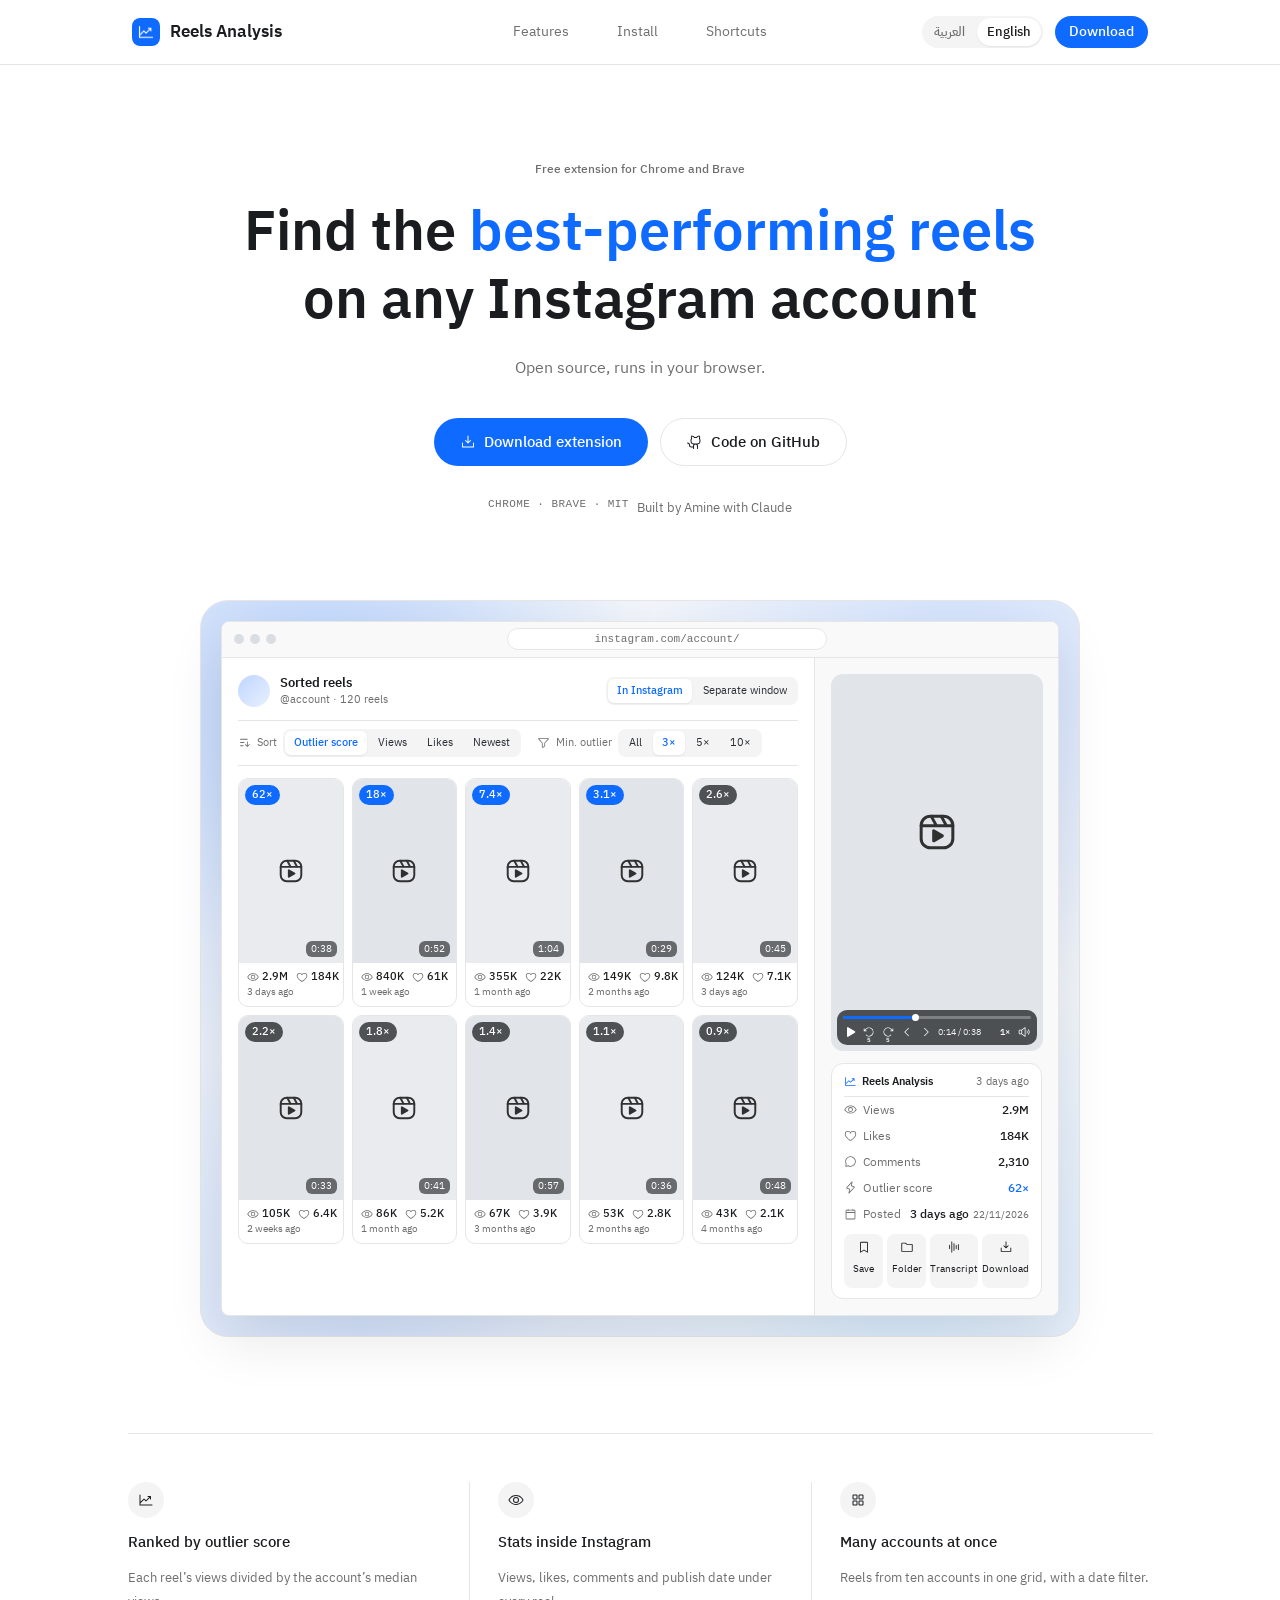
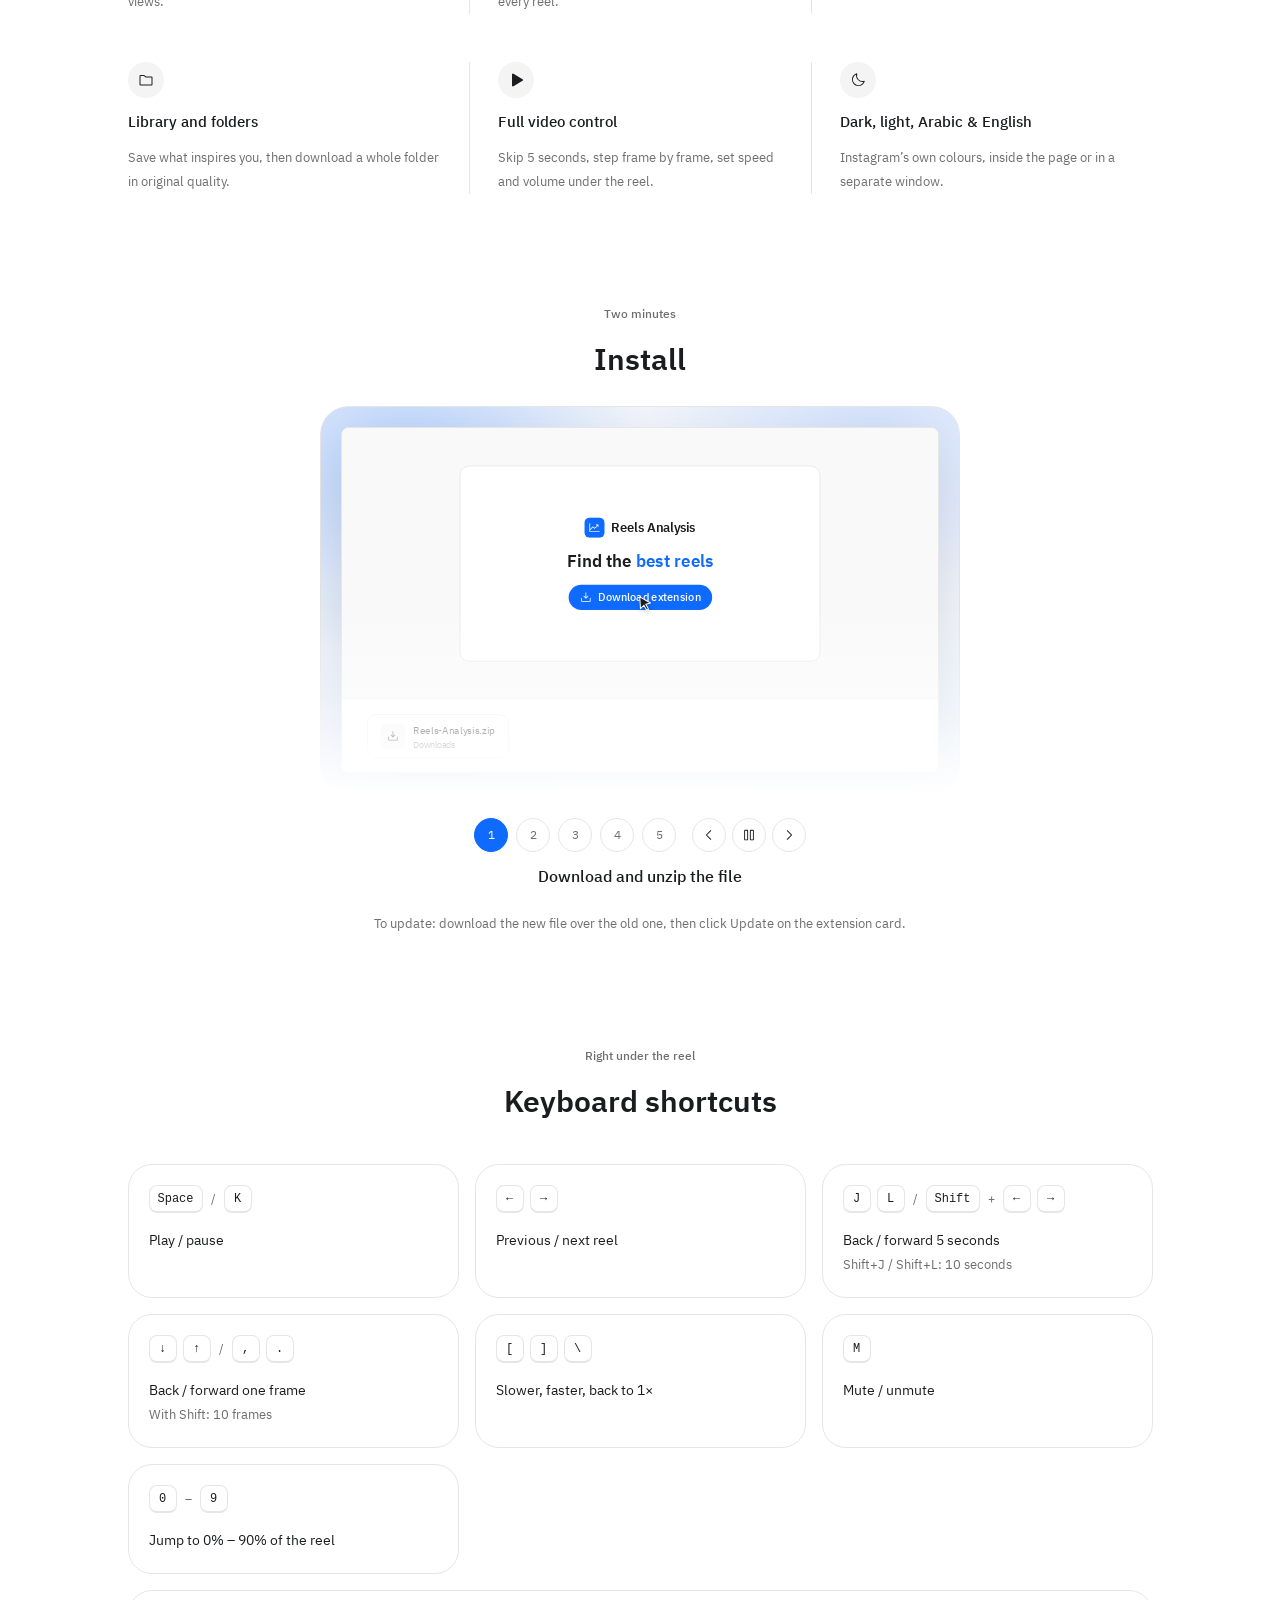
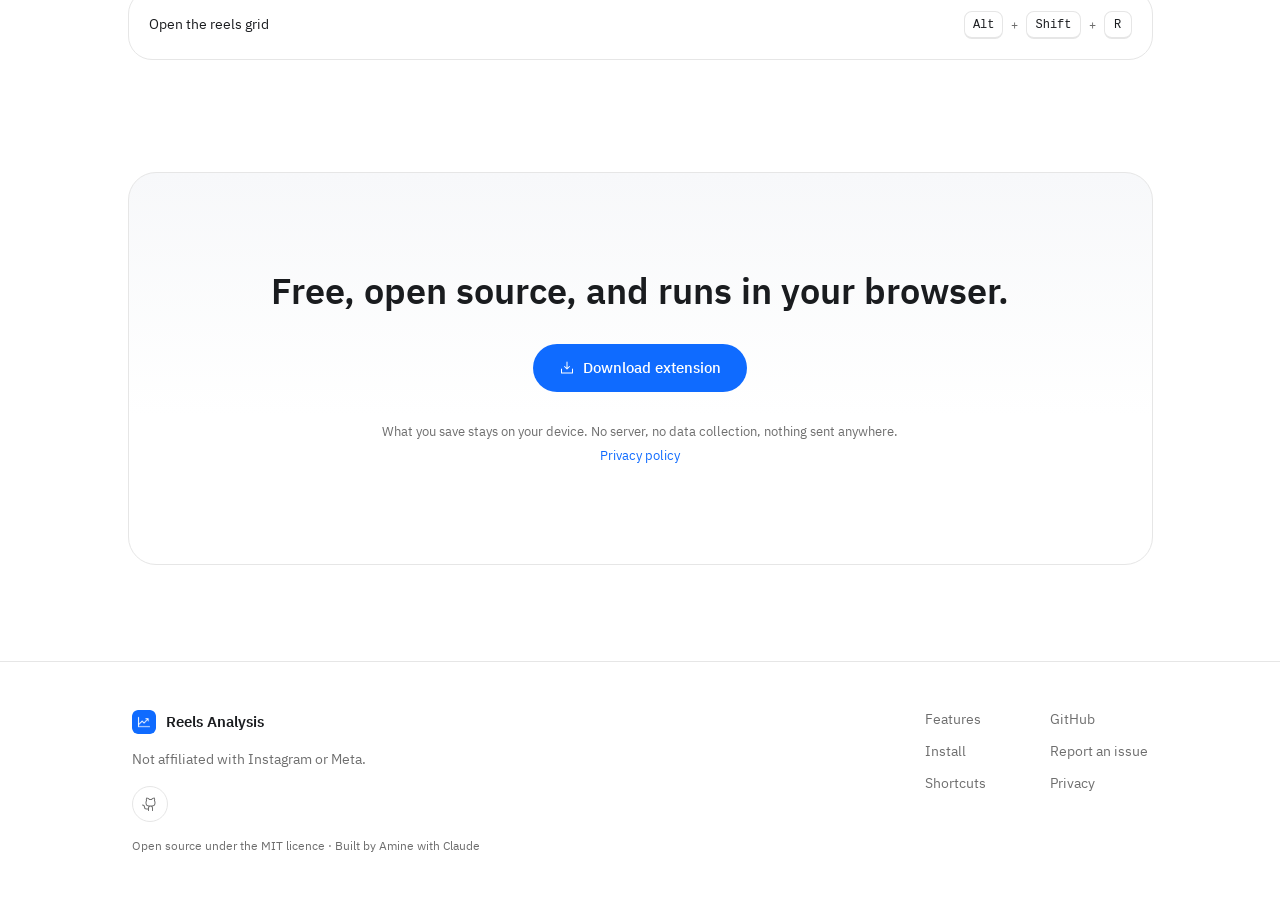
==== commit 2d63c457: "Reels Analysis 1.9.1" ====
--- a/docs/index.html
+++ b/docs/index.html
@@ -542,10 +542,11 @@
     <div class="sh"><p class="eyebrow" data-i18n="keysEb">تحت الريل مباشرة</p><h2 data-i18n="keysH">الاختصارات</h2></div>
     <div class="keys">
       <div class="key"><div class="ks"><kbd>Space</kbd><em>/</em><kbd>K</kbd></div><p data-i18n="k1">تشغيل وإيقاف</p></div>
-      <div class="key"><div class="ks"><kbd>J</kbd><kbd>L</kbd><em>/</em><kbd>←</kbd><kbd>→</kbd></div><p data-i18n="k2">5 ثوانٍ للخلف وللأمام<small>مع Shift: 10 ثوانٍ</small></p></div>
-      <div class="key"><div class="ks"><kbd>,</kbd><kbd>.</kbd></div><p data-i18n="k3">فريم للخلف وللأمام<small>مع Shift: 10 فريمات</small></p></div>
+      <div class="key"><div class="ks"><kbd>←</kbd><kbd>→</kbd></div><p data-i18n="k8">الريل السابق والتالي</p></div>
+      <div class="key"><div class="ks"><kbd>J</kbd><kbd>L</kbd><em>/</em><kbd>Shift</kbd><em>+</em><kbd>←</kbd><kbd>→</kbd></div><p data-i18n="k2">5 ثوانٍ للخلف وللأمام<small>Shift+J / Shift+L: 10 ثوانٍ</small></p></div>
+      <div class="key"><div class="ks"><kbd>↓</kbd><kbd>↑</kbd><em>/</em><kbd>,</kbd><kbd>.</kbd></div><p data-i18n="k3">فريم للخلف وللأمام<small>مع Shift: 10 فريمات</small></p></div>
       <div class="key"><div class="ks"><kbd>[</kbd><kbd>]</kbd><kbd>\</kbd></div><p data-i18n="k4">أبطأ، أسرع، السرعة 1×</p></div>
-      <div class="key"><div class="ks"><kbd>M</kbd><em>·</em><kbd>↑</kbd><kbd>↓</kbd></div><p data-i18n="k5">كتم الصوت، رفعه وخفضه</p></div>
+      <div class="key"><div class="ks"><kbd>M</kbd></div><p data-i18n="k5">كتم الصوت وتشغيله</p></div>
       <div class="key"><div class="ks"><kbd>0</kbd><em>–</em><kbd>9</kbd></div><p data-i18n="k6">القفز إلى 0% – 90% من الريل</p></div>
       <div class="key"><div class="ks"><kbd>Alt</kbd><em>+</em><kbd>Shift</kbd><em>+</em><kbd>R</kbd></div><p data-i18n="k7">فتح شبكة الريلز</p></div>
     </div>
@@ -605,8 +606,8 @@
     st2:'<code>chrome://extensions</code> or <code>brave://extensions</code>',st5:'On any Instagram account',
     upd:'To update: download the new file over the old one, then click Update on the extension card.',
     keysEb:'Right under the reel',keysH:'Keyboard shortcuts',
-    k1:'Play / pause',k2:'Back / forward 5 seconds<small>With Shift: 10 seconds</small>',k3:'Back / forward one frame<small>With Shift: 10 frames</small>',
-    k4:'Slower, faster, back to 1×',k5:'Mute, volume up / down',k6:'Jump to 0% – 90% of the reel',k7:'Open the reels grid',
+    k1:'Play / pause',k8:'Previous / next reel',k2:'Back / forward 5 seconds<small>Shift+J / Shift+L: 10 seconds</small>',k3:'Back / forward one frame<small>With Shift: 10 frames</small>',
+    k4:'Slower, faster, back to 1×',k5:'Mute / unmute',k6:'Jump to 0% – 90% of the reel',k7:'Open the reels grid',
     closeH:'Free, open source, and runs in your browser.',
     closeP:'What you save stays on your device. No server, no data collection, nothing sent anywhere. <a href="privacy.html">Privacy policy</a>',
     notAff:'Not affiliated with Instagram or Meta.',cp:'Open source under the MIT licence · Built by Amine with Claude',
